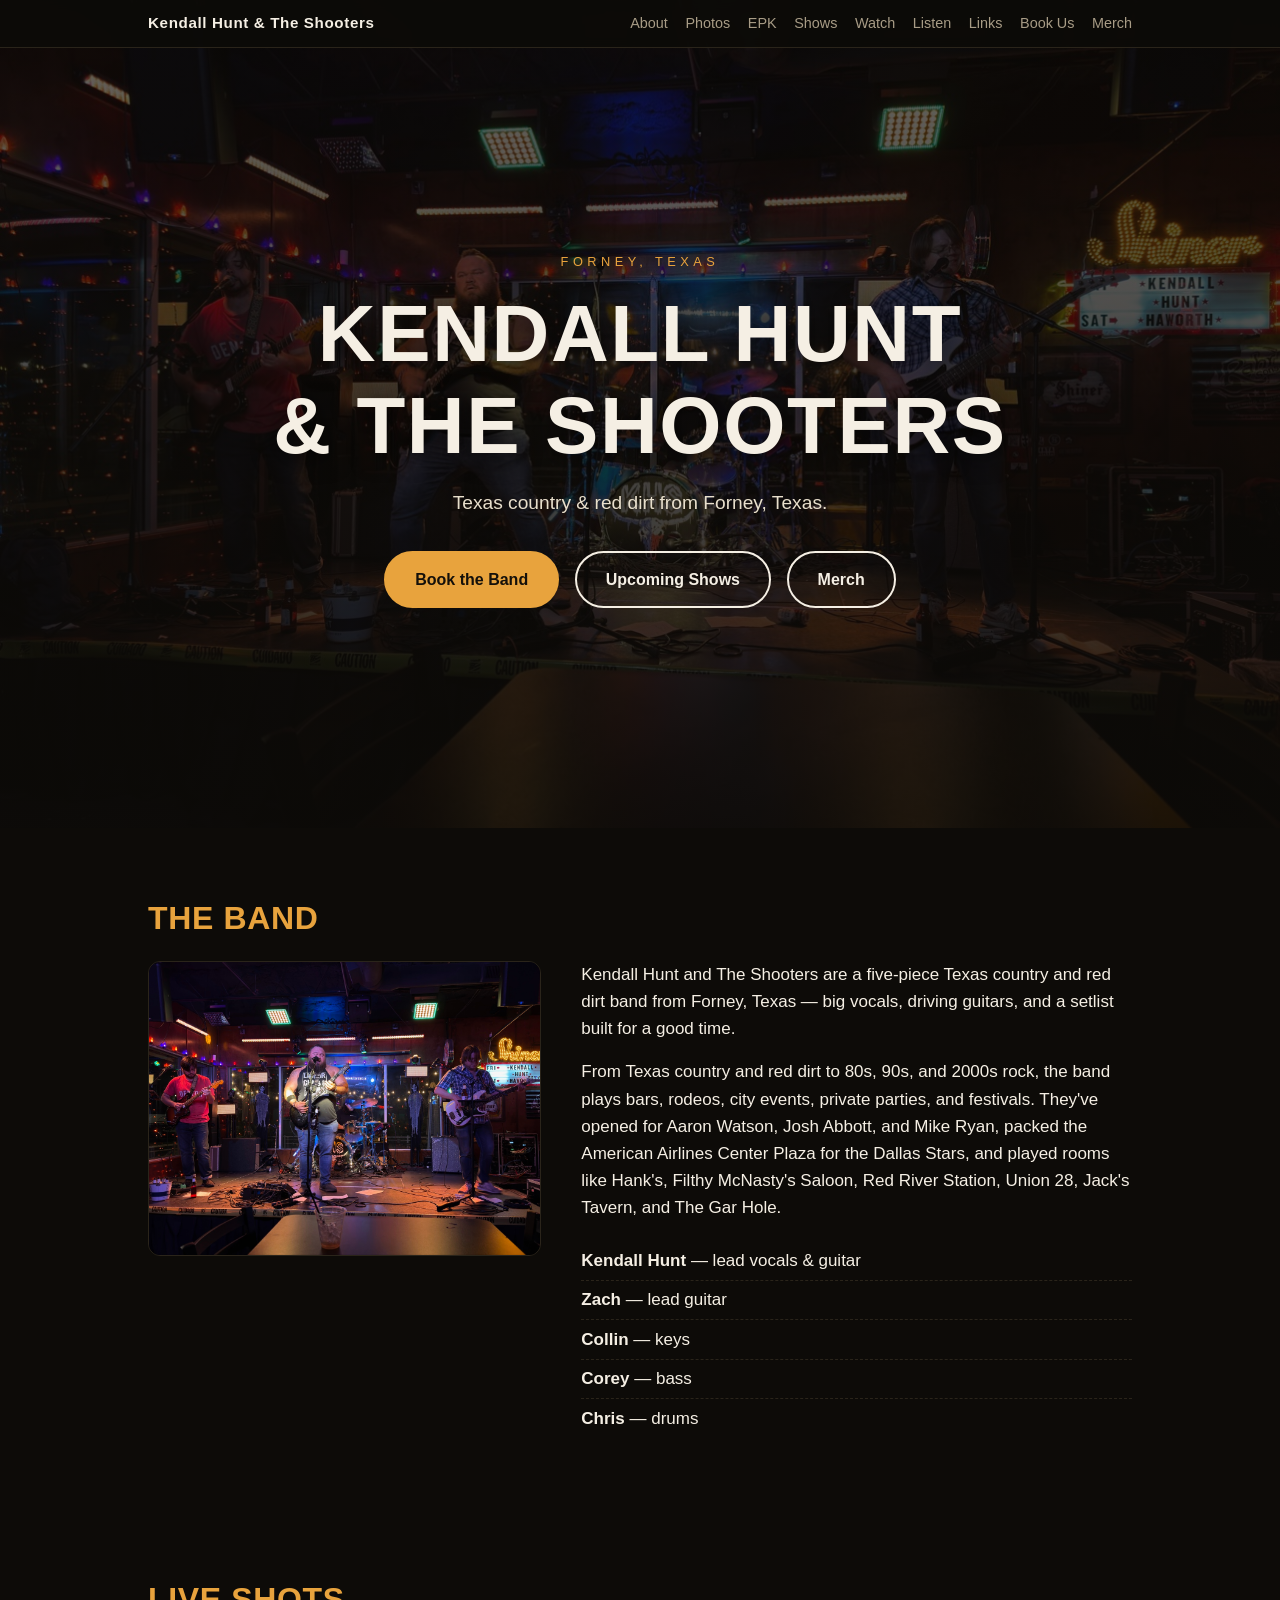
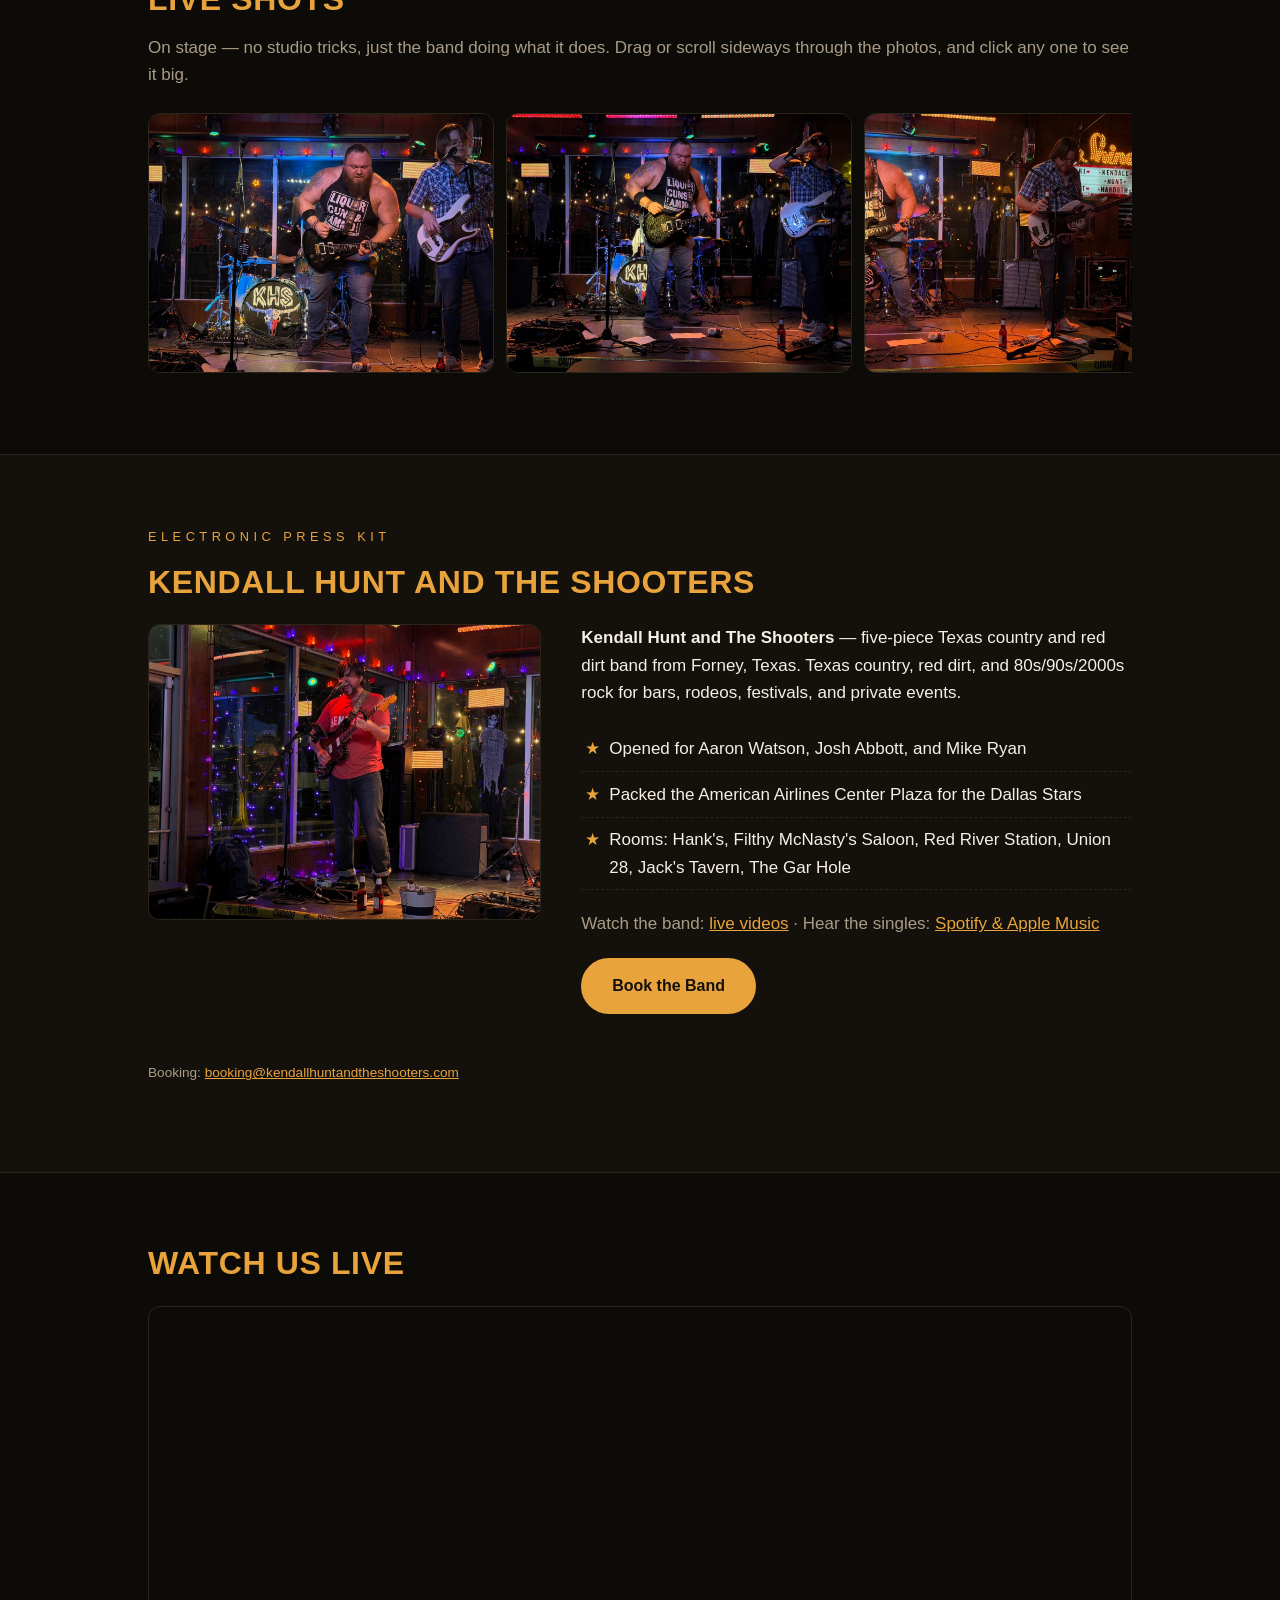
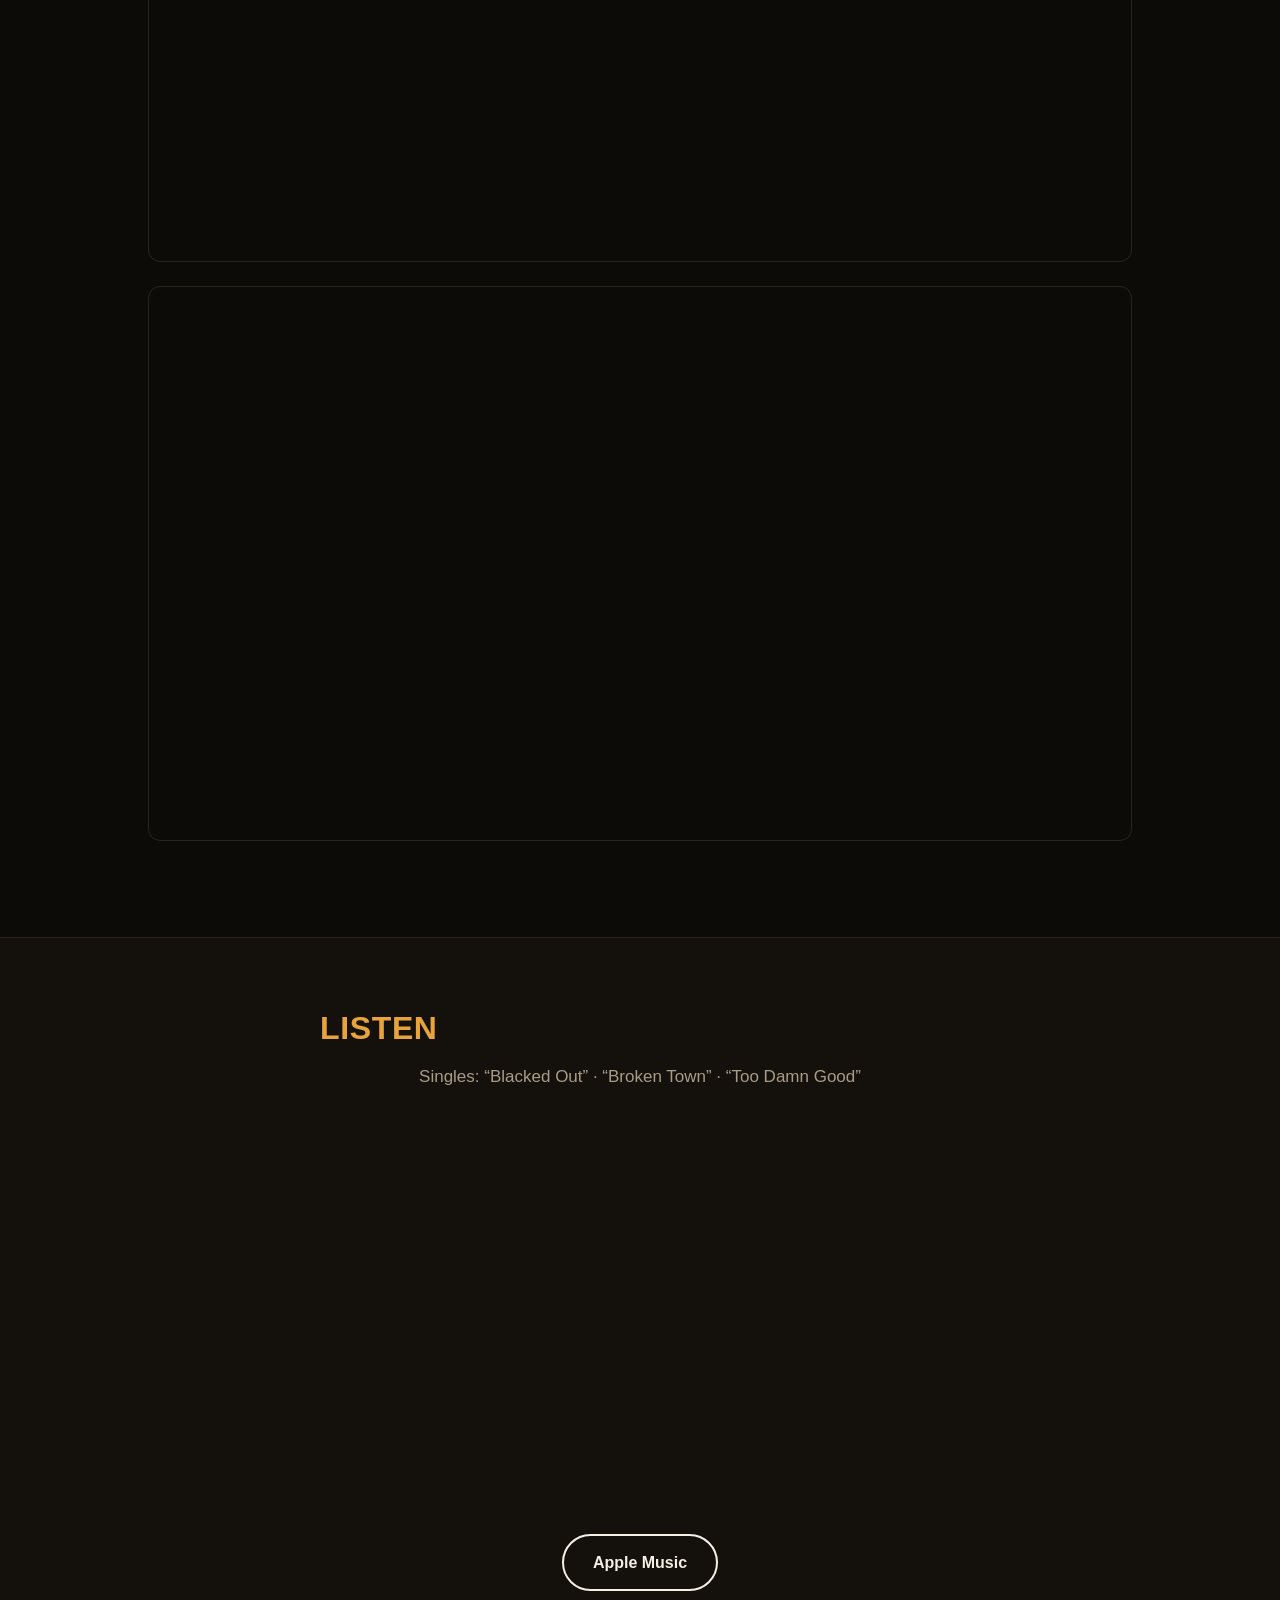
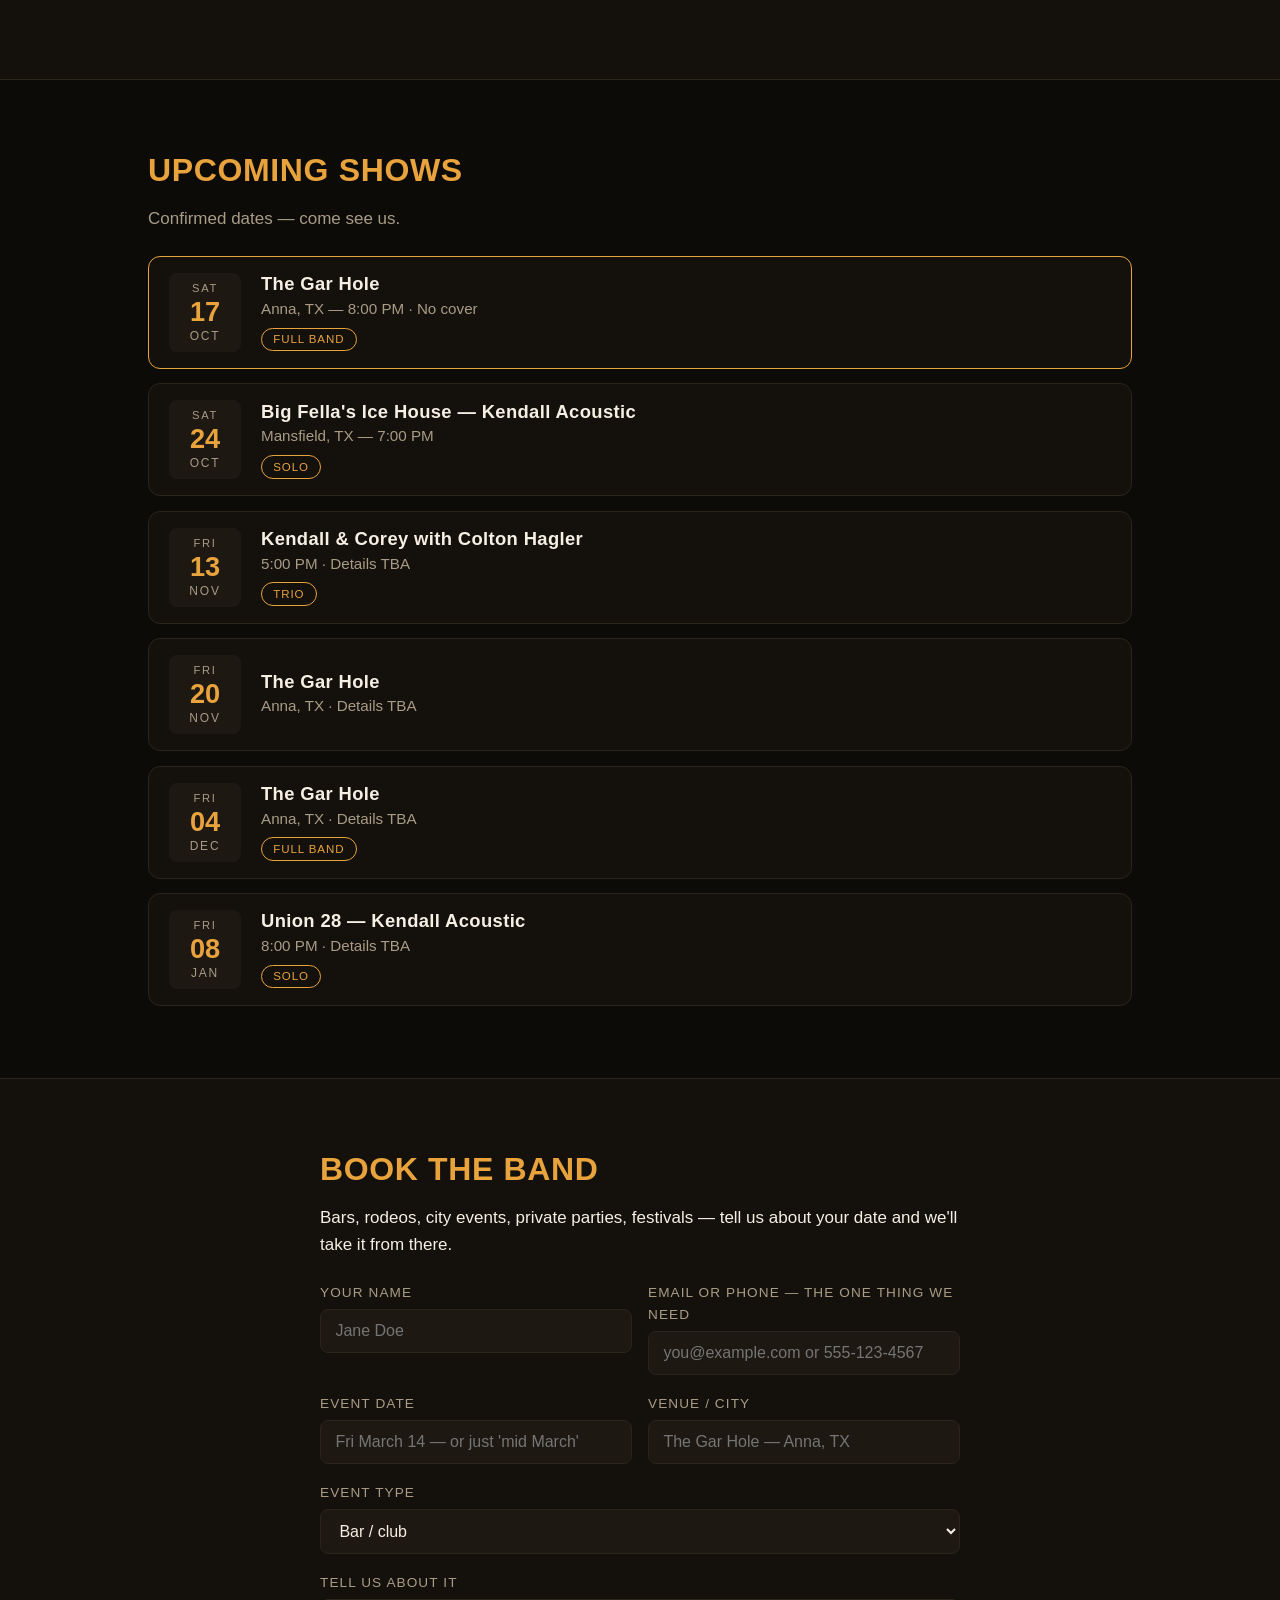
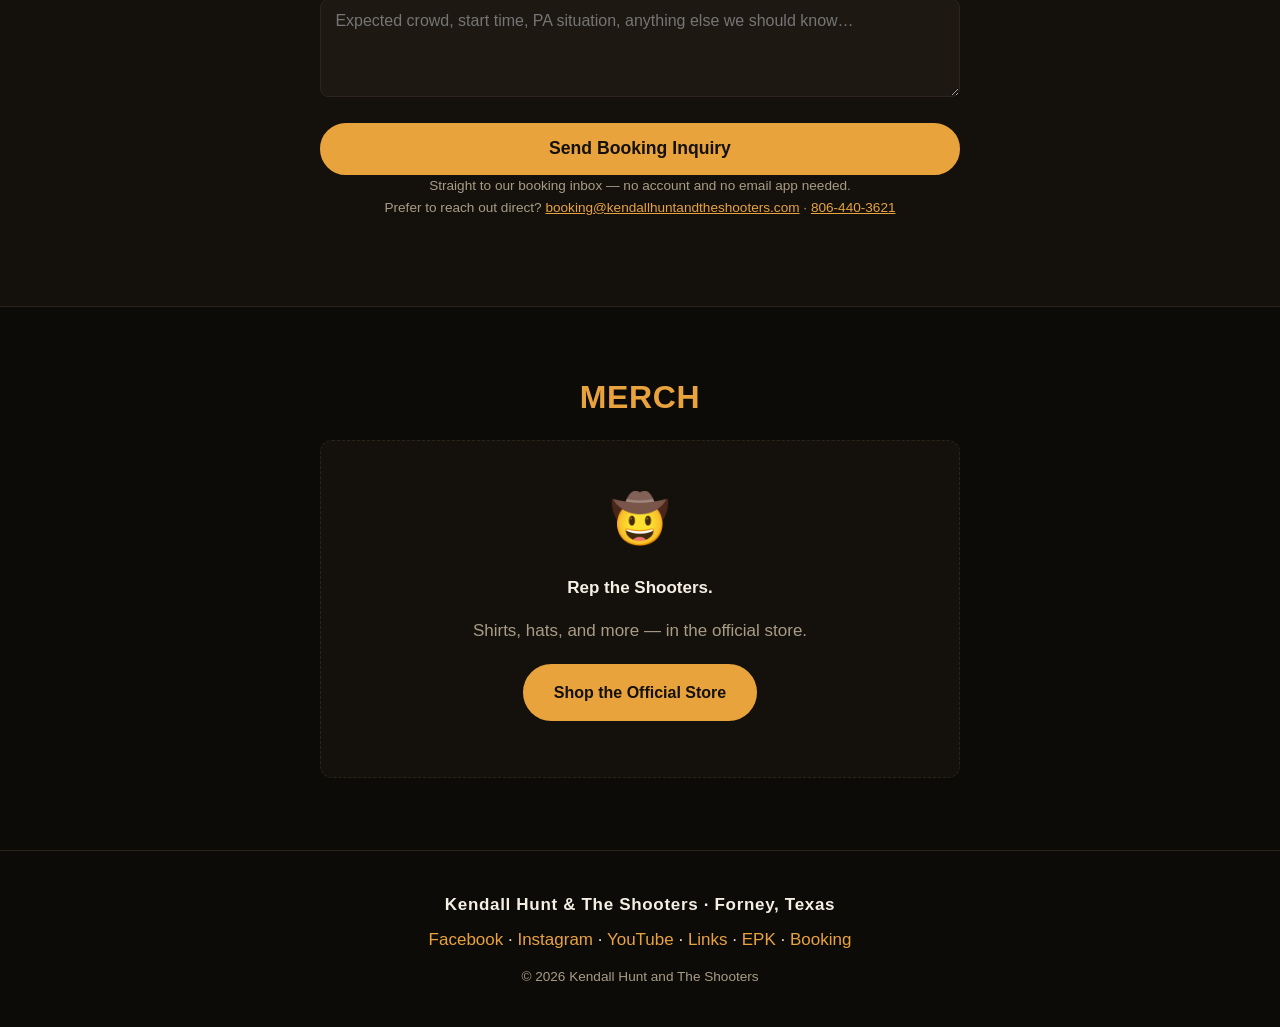
==== index.html @ 375c02cb "Filmstrip gallery layout" ====
<!DOCTYPE html>
<html lang="en">
<head>
<meta charset="UTF-8">
<meta name="viewport" content="width=device-width, initial-scale=1.0">
<title>Kendall Hunt &amp; The Shooters — Texas Country | Red Dirt | Live Music</title>
<meta name="description" content="Kendall Hunt & The Shooters: high-energy Texas country and red dirt band from Forney, TX. Upcoming shows, booking, and merch.">
<link rel="stylesheet" href="styles.css?v=20261027c">
</head>
<body>

<header class="site-header">
  <nav class="nav">
    <a class="brand" href="#top">Kendall Hunt &amp; The Shooters</a>
    <div class="nav-links">
      <a href="#about">About</a>
      <a href="#photos">Photos</a>
      <a href="/epk">EPK</a>
      <a href="#shows">Shows</a>
      <a href="#watch">Watch</a>
      <a href="#listen">Listen</a>
      <a href="/links">Links</a>
      <a href="#booking">Book Us</a>
      <a href="#merch">Merch</a>
    </div>
  </nav>
</header>

<section class="hero" id="top">
  <div class="hero-inner">
    <p class="kicker">Forney, Texas</p>
    <h1>Kendall Hunt<br>&amp; The Shooters</h1>
    <p class="tagline">Texas country &amp; red dirt from Forney, Texas.</p>
    <div class="hero-cta">
      <a class="btn btn-primary" href="#booking">Book the Band</a>
      <a class="btn btn-ghost" href="#shows">Upcoming Shows</a>
      <a class="btn btn-ghost" href="https://shop.kendallhuntandtheshooters.com">Merch</a>
    </div>
  </div>
</section>

<section class="section" id="about">
  <div class="wrap">
    <h2>The Band</h2>
    <div class="about-grid">
      <img src="images/about.jpg" alt="Kendall Hunt and The Shooters live on stage" class="about-photo">
      <div>
        <p>Kendall Hunt and The Shooters are a five-piece Texas country and red dirt band from Forney, Texas — big vocals, driving guitars, and a setlist built for a good time.</p>
        <p>From Texas country and red dirt to 80s, 90s, and 2000s rock, the band plays bars, rodeos, city events, private parties, and festivals. They've opened for Aaron Watson, Josh Abbott, and Mike Ryan, packed the American Airlines Center Plaza for the Dallas Stars, and played rooms like Hank's, Filthy McNasty's Saloon, Red River Station, Union 28, Jack's Tavern, and The Gar Hole.</p>
        <ul class="lineup">
          <li><strong>Kendall Hunt</strong> — lead vocals &amp; guitar</li>
          <li><strong>Zach</strong> — lead guitar</li>
          <li><strong>Collin</strong> — keys</li>
          <li><strong>Corey</strong> — bass</li>
          <li><strong>Chris</strong> — drums</li>
        </ul>
      </div>
    </div>
  </div>
</section>

<section class="section" id="photos">
  <div class="wrap">
    <h2>Live Shots</h2>
    <p class="muted">On stage — no studio tricks, just the band doing what it does. Drag or scroll sideways through the photos, and click any one to see it big.</p>
    <div class="filmstrip-wrap">
      <button class="fs-nav fs-prev" id="fs-prev" aria-label="Scroll photos back">&#8249;</button>
      <div class="filmstrip" id="filmstrip">
      <img src="images/live-1.jpg" alt="Kendall Hunt and The Shooters performing live" loading="lazy">
      <img src="images/live-2.jpg" alt="Kendall Hunt and The Shooters performing live" loading="lazy">
      <img src="images/live-3.jpg" alt="Kendall Hunt and The Shooters performing live" loading="lazy">
      <img src="images/live-4.jpg" alt="Kendall Hunt and The Shooters performing live" loading="lazy">
      <img src="images/live-5.jpg" alt="Kendall Hunt and The Shooters performing live" loading="lazy">
      <img src="images/live-6.jpg" alt="Kendall Hunt and The Shooters performing live" loading="lazy">
      <img src="images/live-7.jpg" alt="Kendall Hunt and The Shooters performing live" loading="lazy">
      <img src="images/live-8.jpg" alt="Empty stage before the show — KHS drum kit" loading="lazy">
      <img src="images/gallery-01.jpg" alt="Kendall Hunt and The Shooters performing live" loading="lazy">
      <img src="images/gallery-02.jpg" alt="Kendall Hunt and The Shooters performing live" loading="lazy">
      <img src="images/gallery-03.jpg" alt="Kendall Hunt and The Shooters performing live" loading="lazy">
      <img src="images/gallery-04.jpg" alt="Kendall Hunt and The Shooters performing live" loading="lazy">
      <img src="images/gallery-05.jpg" alt="Kendall Hunt and The Shooters performing live" loading="lazy">
      <img src="images/gallery-06.jpg" alt="Kendall Hunt and The Shooters performing live" loading="lazy">
      <img src="images/gallery-07.jpg" alt="Kendall Hunt and The Shooters performing live" loading="lazy">
      <img src="images/gallery-08.jpg" alt="Kendall Hunt and The Shooters performing live" loading="lazy">
      <img src="images/gallery-09.jpg" alt="Kendall Hunt and The Shooters performing live" loading="lazy">
      <img src="images/gallery-10.jpg" alt="Kendall Hunt and The Shooters performing live" loading="lazy">
      <img src="images/gallery-11.jpg" alt="Kendall Hunt and The Shooters performing live" loading="lazy">
      <img src="images/gallery-12.jpg" alt="Kendall Hunt and The Shooters performing live" loading="lazy">
      <img src="images/gallery-13.jpg" alt="Kendall Hunt and The Shooters performing live" loading="lazy">
      <img src="images/gallery-14.jpg" alt="Kendall Hunt and The Shooters performing live" loading="lazy">
      <img src="images/gallery-15.jpg" alt="Kendall Hunt and The Shooters performing live" loading="lazy">
      <img src="images/gallery-16.jpg" alt="Kendall Hunt and The Shooters performing live" loading="lazy">
      <img src="images/gallery-17.jpg" alt="Kendall Hunt and The Shooters performing live" loading="lazy">
      <img src="images/gallery-18.jpg" alt="Kendall Hunt and The Shooters performing live" loading="lazy">
      <img src="images/gallery-19.jpg" alt="Kendall Hunt and The Shooters performing live" loading="lazy">
      <img src="images/gallery-20.jpg" alt="Kendall Hunt and The Shooters performing live" loading="lazy">
      <img src="images/gallery-21.jpg" alt="Kendall Hunt and The Shooters performing live" loading="lazy">
      <img src="images/gallery-22.jpg" alt="Kendall Hunt and The Shooters performing live" loading="lazy">
      <img src="images/gallery-23.jpg" alt="Kendall Hunt and The Shooters performing live" loading="lazy">
      <img src="images/gallery-24.jpg" alt="Kendall Hunt and The Shooters performing live" loading="lazy">
      <img src="images/gallery-25.jpg" alt="Kendall Hunt and The Shooters performing live" loading="lazy">
      <img src="images/gallery-26.jpg" alt="Kendall Hunt and The Shooters performing live" loading="lazy">
      <img src="images/gallery-27.jpg" alt="Kendall Hunt and The Shooters performing live" loading="lazy">
      <img src="images/gallery-28.jpg" alt="Kendall Hunt and The Shooters performing live" loading="lazy">
      <img src="images/gallery-29.jpg" alt="Kendall Hunt and The Shooters performing live" loading="lazy">
      <img src="images/gallery-30.jpg" alt="Kendall Hunt and The Shooters performing live" loading="lazy">
      <img src="images/gallery-31.jpg" alt="Kendall Hunt and The Shooters performing live" loading="lazy">
      <img src="images/gallery-32.jpg" alt="Kendall Hunt and The Shooters performing live" loading="lazy">
      <img src="images/gallery-33.jpg" alt="Kendall Hunt and The Shooters performing live" loading="lazy">
      <img src="images/gallery-34.jpg" alt="Kendall Hunt and The Shooters performing live" loading="lazy">
      <img src="images/gallery-35.jpg" alt="Kendall Hunt and The Shooters performing live" loading="lazy">
      <img src="images/gallery-36.jpg" alt="Kendall Hunt and The Shooters performing live" loading="lazy">
      <img src="images/gallery-37.jpg" alt="Kendall Hunt and The Shooters performing live" loading="lazy">
      <img src="images/gallery-38.jpg" alt="Kendall Hunt and The Shooters performing live" loading="lazy">
      <img src="images/gallery-39.jpg" alt="Kendall Hunt and The Shooters performing live" loading="lazy">
      <img src="images/gallery-40.jpg" alt="Kendall Hunt and The Shooters performing live" loading="lazy">
      <img src="images/gallery-41.jpg" alt="Kendall Hunt and The Shooters performing live" loading="lazy">
      <img src="images/gallery-42.jpg" alt="Kendall Hunt and The Shooters performing live" loading="lazy">
      <img src="images/gallery-43.jpg" alt="Kendall Hunt and The Shooters performing live" loading="lazy">
      <img src="images/gallery-44.jpg" alt="Kendall Hunt and The Shooters performing live" loading="lazy">
      <img src="images/gallery-45.jpg" alt="Kendall Hunt and The Shooters performing live" loading="lazy">
      <img src="images/gallery-46.jpg" alt="Kendall Hunt and The Shooters performing live" loading="lazy">
      <img src="images/gallery-47.jpg" alt="Kendall Hunt and The Shooters performing live" loading="lazy">
      <img src="images/gallery-48.jpg" alt="Kendall Hunt and The Shooters performing live" loading="lazy">
      <img src="images/gallery-49.jpg" alt="Kendall Hunt and The Shooters performing live" loading="lazy">
      <img src="images/gallery-50.jpg" alt="Kendall Hunt and The Shooters performing live" loading="lazy">
      <img src="images/gallery-51.jpg" alt="Kendall Hunt and The Shooters performing live" loading="lazy">
      <img src="images/gallery-52.jpg" alt="Kendall Hunt and The Shooters performing live" loading="lazy">
      <img src="images/gallery-53.jpg" alt="Kendall Hunt and The Shooters performing live" loading="lazy">
      <img src="images/gallery-54.jpg" alt="Kendall Hunt and The Shooters performing live" loading="lazy">
      <img src="images/gallery-55.jpg" alt="Kendall Hunt and The Shooters performing live" loading="lazy">
      <img src="images/gallery-56.jpg" alt="Kendall Hunt and The Shooters performing live" loading="lazy">
      </div>
      <button class="fs-nav fs-next" id="fs-next" aria-label="Scroll photos forward">&#8250;</button>
    </div>
  </div>
</section>

<section class="section section-dark" id="epk">
  <div class="wrap">
    <p class="kicker">Electronic Press Kit</p>
    <h2>Kendall Hunt and The Shooters</h2>
    <div class="about-grid">
      <img src="images/epk.jpg" alt="Kendall Hunt performing live" class="about-photo">
      <div>
        <p><strong>Kendall Hunt and The Shooters</strong> — five-piece Texas country and red dirt band from Forney, Texas. Texas country, red dirt, and 80s/90s/2000s rock for bars, rodeos, festivals, and private events.</p>
        <ul class="highlights">
          <li>Opened for Aaron Watson, Josh Abbott, and Mike Ryan</li>
          <li>Packed the American Airlines Center Plaza for the Dallas Stars</li>
          <li>Rooms: Hank's, Filthy McNasty's Saloon, Red River Station, Union 28, Jack's Tavern, The Gar Hole</li>
        </ul>
        <p class="muted">Watch the band: <a href="#watch">live videos</a> · Hear the singles: <a href="#listen">Spotify &amp; Apple Music</a></p>
        <p style="margin-top:1.25rem"><a class="btn btn-primary" href="#booking">Book the Band</a></p>
      </div>
    </div>
    <p class="muted small" style="margin-top:2rem">Booking: <a href="mailto:booking@kendallhuntandtheshooters.com">booking@kendallhuntandtheshooters.com</a></p>
  </div>
</section>

<section class="section" id="watch">
  <div class="wrap">
    <h2>Watch Us Live</h2>
    <div class="video-wrap">
      <iframe src="https://www.youtube.com/embed/jRaX93yEL8g" title="Kendall Hunt and The Shooters live" frameborder="0" allow="accelerometer; autoplay; clipboard-write; encrypted-media; gyroscope; picture-in-picture" allowfullscreen></iframe>
    </div>
    <div class="video-wrap">
      <iframe src="https://www.youtube.com/embed/hti0bWBIyVc" title="Kendall Hunt and The Shooters" frameborder="0" allow="accelerometer; autoplay; clipboard-write; encrypted-media; gyroscope; picture-in-picture" allowfullscreen></iframe>
    </div>
  </div>
</section>

<section class="section section-dark" id="listen">
  <div class="wrap narrow">
    <h2>Listen</h2>
    <p class="muted center">Singles: &ldquo;Blacked Out&rdquo; &middot; &ldquo;Broken Town&rdquo; &middot; &ldquo;Too Damn Good&rdquo;</p>
    <div class="spotify-wrap">
      <iframe src="https://open.spotify.com/embed/artist/64DI5R9bbIJTLD8GgX17do" title="Kendall Hunt and The Shooters on Spotify" frameborder="0" allow="autoplay; clipboard-write; encrypted-media; fullscreen; picture-in-picture" loading="lazy"></iframe>
    </div>
    <p class="center" style="margin-top:1.25rem"><a class="btn btn-ghost" href="https://music.apple.com/us/artist/kendall-hunt-and-the-shooters/1592319567">Apple Music</a></p>
  </div>
</section>

<section class="section" id="shows">
  <div class="wrap">
    <h2>Upcoming Shows</h2>
    <p class="muted">Confirmed dates — come see us.</p>
    <div class="shows">

      <article class="show show-featured">
        <div class="show-date"><span class="dow">SAT</span><span class="day">17</span><span class="mon">OCT</span></div>
        <div class="show-info">
          <h3>The Gar Hole</h3>
          <p>Anna, TX — 8:00 PM · No cover</p>
          <span class="badge">Full band</span>
        </div>
      </article>

      <article class="show">
        <div class="show-date"><span class="dow">SAT</span><span class="day">24</span><span class="mon">OCT</span></div>
        <div class="show-info">
          <h3>Big Fella's Ice House — Kendall Acoustic</h3>
          <p>Mansfield, TX — 7:00 PM</p>
          <span class="badge">Solo</span>
        </div>
      </article>

      <article class="show">
        <div class="show-date"><span class="dow">FRI</span><span class="day">13</span><span class="mon">NOV</span></div>
        <div class="show-info">
          <h3>Kendall &amp; Corey with Colton Hagler</h3>
          <p>5:00 PM · Details TBA</p>
          <span class="badge">Trio</span>
        </div>
      </article>

      <article class="show">
        <div class="show-date"><span class="dow">FRI</span><span class="day">20</span><span class="mon">NOV</span></div>
        <div class="show-info">
          <h3>The Gar Hole</h3>
          <p>Anna, TX · Details TBA</p>
        </div>
      </article>

      <article class="show">
        <div class="show-date"><span class="dow">FRI</span><span class="day">04</span><span class="mon">DEC</span></div>
        <div class="show-info">
          <h3>The Gar Hole</h3>
          <p>Anna, TX · Details TBA</p>
          <span class="badge">Full band</span>
        </div>
      </article>

      <article class="show">
        <div class="show-date"><span class="dow">FRI</span><span class="day">08</span><span class="mon">JAN</span></div>
        <div class="show-info">
          <h3>Union 28 — Kendall Acoustic</h3>
          <p>8:00 PM · Details TBA</p>
          <span class="badge">Solo</span>
        </div>
      </article>

    </div>
  </div>
</section>

<section class="section section-dark" id="booking">
  <div class="wrap narrow">
    <h2>Book the Band</h2>
    <p>Bars, rodeos, city events, private parties, festivals — tell us about your date and we'll take it from there.</p>
    <form id="booking-form" action="https://formsubmit.co/booking@kendallhuntandtheshooters.com" method="POST" novalidate>
      <div class="field-row">
        <div class="field">
          <label for="bf-name">Your name</label>
          <input id="bf-name" name="name" type="text" autocomplete="name" placeholder="Jane Doe">
        </div>
        <div class="field">
          <label for="bf-contact">Email or phone — the one thing we need</label>
          <input id="bf-contact" name="contact" type="text" autocomplete="email" placeholder="you@example.com or 555-123-4567">
        </div>
      </div>
      <div class="field-row">
        <div class="field">
          <label for="bf-date">Event date</label>
          <input id="bf-date" name="date" type="text" placeholder="Fri March 14 — or just 'mid March'">
        </div>
        <div class="field">
          <label for="bf-venue">Venue / city</label>
          <input id="bf-venue" name="venue" type="text" placeholder="The Gar Hole — Anna, TX">
        </div>
      </div>
      <div class="field">
        <label for="bf-type">Event type</label>
        <select id="bf-type" name="type">
          <option>Bar / club</option>
          <option>Rodeo / fair</option>
          <option>City event / festival</option>
          <option>Private party</option>
          <option>Wedding</option>
          <option>Other</option>
        </select>
      </div>
      <div class="field">
        <label for="bf-details">Tell us about it</label>
        <textarea id="bf-details" name="details" rows="4" placeholder="Expected crowd, start time, PA situation, anything else we should know…"></textarea>
      </div>
      <input type="text" name="_honey" style="display:none" tabindex="-1" autocomplete="off">
      <input type="hidden" name="_captcha" value="false">
      <input type="hidden" name="_template" value="table">
      <p class="form-error" id="form-error" hidden>We just need one way to reach you — drop an email or phone number in the contact box and hit send again.</p>
      <p class="form-success" id="form-success" hidden>Got it, thanks! We'll get back to you shortly. If it's urgent, call or text <a href="tel:+18064403621">806-440-3621</a>.</p>
      <button class="btn btn-primary btn-block" type="submit" id="bf-submit">Send Booking Inquiry</button>
      <p class="muted small center">Straight to our booking inbox — no account and no email app needed.<br>Prefer to reach out direct? <a href="mailto:booking@kendallhuntandtheshooters.com">booking@kendallhuntandtheshooters.com</a> · <a href="tel:+18064403621">806-440-3621</a></p>
    </form>
  </div>
</section>

<section class="section" id="merch">
  <div class="wrap narrow center">
    <h2>Merch</h2>
    <div class="merch-soon">
      <p class="big">🤠</p>
      <p><strong>Rep the Shooters.</strong></p>
      <p class="muted">Shirts, hats, and more — in the official store.</p>
      <p style="margin-top:1.25rem"><a class="btn btn-primary" href="https://shop.kendallhuntandtheshooters.com">Shop the Official Store</a></p>
    </div>
  </div>
</section>

<footer class="footer">
  <div class="wrap">
    <p class="footer-brand">Kendall Hunt &amp; The Shooters · Forney, Texas</p>
    <p class="footer-links">
      <a href="https://www.facebook.com/KendallHuntandtheShooters">Facebook</a> ·
      <a href="https://www.instagram.com/kendallhuntandtheshooters">Instagram</a> ·
      <a href="https://youtu.be/jRaX93yEL8g">YouTube</a> ·
      <a href="/links">Links</a> ·
      <a href="/epk">EPK</a> ·
      <a href="mailto:booking@kendallhuntandtheshooters.com">Booking</a>
    </p>
    <p class="muted small">© 2026 Kendall Hunt and The Shooters</p>
  </div>
</footer>


<div class="lightbox" id="lightbox" hidden role="dialog" aria-modal="true" aria-label="Photo viewer">
  <button class="lb-close" id="lb-close" aria-label="Close">&times;</button>
  <button class="lb-nav lb-prev" id="lb-prev" aria-label="Previous photo">&#8249;</button>
  <img id="lb-img" src="" alt="">
  <button class="lb-nav lb-next" id="lb-next" aria-label="Next photo">&#8250;</button>
  <div class="lb-count" id="lb-count"></div>
</div>

<script src="script.js?v=20261027c"></script>
<script data-goatcounter="https://kendallhunt.goatcounter.com/count"
        async src="//gc.zgo.at/count.js"></script>
</body>
</html>
---- styles.css ----
:root {
  --bg: #0d0b08;
  --bg2: #14110c;
  --ink: #f5efe4;
  --muted: #a89c86;
  --amber: #e8a33d;
  --amber-dark: #c67f1f;
  --line: #2a241a;
}

* { box-sizing: border-box; margin: 0; padding: 0; }

html { scroll-behavior: smooth; }

body {
  background: var(--bg);
  color: var(--ink);
  font-family: -apple-system, BlinkMacSystemFont, "Segoe UI", Roboto, Helvetica, Arial, sans-serif;
  line-height: 1.6;
  font-size: 17px;
}

h1, h2, h3 {
  font-family: "Arial Black", "Helvetica Neue", Helvetica, Arial, sans-serif;
  letter-spacing: 0.02em;
  line-height: 1.15;
}

h2 {
  font-size: 2rem;
  margin-bottom: 1rem;
  text-transform: uppercase;
  color: var(--amber);
}

a { color: var(--amber); }
a:hover { color: #f5c168; }

.wrap { max-width: 1024px; margin: 0 auto; padding: 0 1.25rem; }
.wrap.narrow { max-width: 680px; }
.center { text-align: center; }
.muted { color: var(--muted); }
.small { font-size: 0.85rem; }
.big { font-size: 3rem; }

/* Header */
.site-header {
  position: fixed; top: 0; left: 0; right: 0; z-index: 50;
  background: rgba(13, 11, 8, 0.92);
  backdrop-filter: blur(6px);
  border-bottom: 1px solid var(--line);
}
.nav {
  max-width: 1024px; margin: 0 auto; padding: 0.7rem 1.25rem;
  display: flex; align-items: center; justify-content: space-between; gap: 1rem;
}
.brand { color: var(--ink); text-decoration: none; font-weight: 800; letter-spacing: 0.04em; font-size: 0.95rem; }
.nav-links { display: flex; gap: 1.1rem; }
.nav-links a { color: var(--muted); text-decoration: none; font-size: 0.9rem; }
.nav-links a:hover { color: var(--amber); }
@media (max-width: 640px) { .nav-links { display: none; } }

/* Hero */
.hero {
  min-height: 92vh;
  display: flex; align-items: center; justify-content: center; text-align: center;
  background: linear-gradient(rgba(13,11,8,0.62), rgba(13,11,8,0.88)), url("images/hero.jpg") center/cover no-repeat;
  padding: 6rem 1.25rem 4rem;
}
.hero-inner { max-width: 760px; }
.kicker {
  text-transform: uppercase; letter-spacing: 0.35em; font-size: 0.8rem;
  color: var(--amber); margin-bottom: 1rem;
}
.hero h1 {
  font-size: clamp(2.6rem, 8vw, 5rem);
  text-transform: uppercase;
  text-shadow: 0 3px 24px rgba(0,0,0,0.7);
  margin-bottom: 1rem;
}
.tagline { font-size: 1.2rem; color: #e8dfcc; margin-bottom: 2rem; }
.hero-cta { display: flex; gap: 1rem; justify-content: center; flex-wrap: wrap; }

/* Buttons */
.btn {
  display: inline-block; padding: 0.85rem 1.8rem; border-radius: 999px;
  font-weight: 700; text-decoration: none; font-size: 1rem; cursor: pointer; border: 2px solid transparent;
}
.btn-primary { background: var(--amber); color: #14100a; border-color: var(--amber); }
.btn-primary:hover { background: var(--amber-dark); border-color: var(--amber-dark); color: #14100a; }
.btn-ghost { background: transparent; color: var(--ink); border-color: var(--ink); }
.btn-ghost:hover { border-color: var(--amber); color: var(--amber); }
.btn-block { width: 100%; font-size: 1.1rem; }

/* Sections */
.section { padding: 4.5rem 0; }
.section-dark { background: var(--bg2); border-top: 1px solid var(--line); border-bottom: 1px solid var(--line); }
.section p { margin-bottom: 1rem; }

/* About */
.about-grid { display: grid; grid-template-columns: 1fr 1.4fr; gap: 2.5rem; align-items: start; margin-top: 1.5rem; }
@media (max-width: 720px) { .about-grid { grid-template-columns: 1fr; } }
.about-photo { width: 100%; border-radius: 12px; border: 1px solid var(--line); }
.lineup { list-style: none; margin-top: 1.25rem; }
.lineup li { padding: 0.35rem 0; border-bottom: 1px dashed var(--line); }
.lineup li:last-child { border-bottom: none; }

/* Video */
.video-wrap { position: relative; padding-bottom: 56.25%; height: 0; overflow: hidden; border-radius: 12px; border: 1px solid var(--line); margin: 1.5rem 0; }
.video-wrap iframe { position: absolute; top: 0; left: 0; width: 100%; height: 100%; }

/* Shows */
.shows { display: grid; gap: 0.9rem; margin-top: 1.5rem; }
.show {
  display: flex; gap: 1.25rem; align-items: center;
  background: var(--bg2); border: 1px solid var(--line); border-radius: 12px; padding: 1rem 1.25rem;
}
.show-featured { border-color: var(--amber); }
.show-date {
  flex: 0 0 72px; text-align: center; background: #1d1812; border-radius: 8px; padding: 0.5rem 0;
  display: flex; flex-direction: column; line-height: 1.25;
}
.show-date .dow { font-size: 0.7rem; color: var(--muted); letter-spacing: 0.15em; }
.show-date .day { font-size: 1.7rem; font-weight: 800; color: var(--amber); }
.show-date .mon { font-size: 0.75rem; color: var(--muted); letter-spacing: 0.15em; }
.show-info h3 { font-size: 1.15rem; margin-bottom: 0.15rem; font-family: inherit; }
.show-info p { margin: 0; color: var(--muted); font-size: 0.95rem; }
.badge {
  display: inline-block; margin-top: 0.4rem; font-size: 0.72rem; letter-spacing: 0.08em; text-transform: uppercase;
  color: var(--amber); border: 1px solid var(--amber); border-radius: 999px; padding: 0.1rem 0.7rem;
}

/* Booking form */
#booking-form { margin-top: 1.5rem; }
.field { margin-bottom: 1.1rem; flex: 1; }
.field-row { display: flex; gap: 1rem; }
@media (max-width: 560px) { .field-row { flex-direction: column; gap: 0; } }
.field label { display: block; font-size: 0.85rem; color: var(--muted); margin-bottom: 0.35rem; text-transform: uppercase; letter-spacing: 0.08em; }
.field input, .field select, .field textarea {
  width: 100%; padding: 0.75rem 0.9rem; border-radius: 8px;
  background: #1d1812; border: 1px solid var(--line); color: var(--ink); font-size: 1rem; font-family: inherit;
}
.field input:focus, .field select:focus, .field textarea:focus { outline: none; border-color: var(--amber); }
.form-error { color: #e86a5a; margin-bottom: 1rem; }
.form-success { color: #7fc46a; margin-bottom: 1rem; }

/* Merch */
.merch-soon {
  border: 1px dashed var(--line); border-radius: 12px; padding: 2.5rem 1.5rem; margin-top: 1.5rem;
  background: var(--bg2);
}

/* EPK highlights */
.highlights { list-style: none; margin: 1.25rem 0; }
.highlights li { padding: 0.55rem 0 0.55rem 1.75rem; position: relative; border-bottom: 1px dashed var(--line); }
.highlights li::before { content: "\2605"; color: var(--amber); position: absolute; left: 0.25rem; }

/* Spotify */
.spotify-wrap iframe { width: 100%; height: 380px; border: 0; border-radius: 12px; margin-top: 1.25rem; }

/* Footer */
.footer { border-top: 1px solid var(--line); padding: 2.5rem 0; text-align: center; }
.footer-brand { font-weight: 800; letter-spacing: 0.04em; margin-bottom: 0.5rem; }
.footer-links { margin-bottom: 0.75rem; }
.footer-links a { text-decoration: none; }

/* Photo gallery */
.gallery { display: grid; grid-template-columns: repeat(auto-fill, minmax(260px, 1fr)); gap: 1rem; margin-top: 1.5rem; }
.gallery img { width: 100%; height: 240px; object-fit: cover; border-radius: 12px; border: 1px solid var(--line); }

/* Lightbox photo viewer */
.gallery img { cursor: zoom-in; }
.lightbox { position: fixed; inset: 0; z-index: 200; background: rgba(5,4,2,.94); display: flex; align-items: center; justify-content: center; }
.lightbox[hidden] { display: none; }
.lightbox img { max-width: 92vw; max-height: 88vh; object-fit: contain; border-radius: 8px; box-shadow: 0 10px 60px rgba(0,0,0,.6); }
.lb-close { position: absolute; top: 14px; right: 20px; background: none; border: 0; color: var(--ink); font-size: 2.6rem; line-height: 1; cursor: pointer; padding: .25rem .5rem; }
.lb-nav { position: absolute; top: 50%; transform: translateY(-50%); background: rgba(20,17,12,.55); border: 1px solid var(--line); color: var(--ink); font-size: 2.6rem; line-height: 1; width: 3.2rem; height: 3.2rem; border-radius: 50%; cursor: pointer; display: flex; align-items: center; justify-content: center; }
.lb-nav:hover, .lb-close:hover { color: var(--amber); }
.lb-prev { left: 16px; }
.lb-next { right: 16px; }
.lb-count { position: absolute; bottom: 18px; left: 50%; transform: translateX(-50%); color: var(--muted); font-size: .95rem; letter-spacing: .08em; }
@media (max-width: 640px) { .lb-nav { width: 2.6rem; height: 2.6rem; font-size: 2rem; } .lb-prev { left: 8px; } .lb-next { right: 8px; } }

/* Phones: two photos per row so the gallery is not one long column */
@media (max-width: 640px) {
  .gallery { grid-template-columns: repeat(2, 1fr); gap: 0.6rem; }
  .gallery img { height: 150px; }
}

/* Filmstrip gallery: one row, scroll/drag sideways, click for the big viewer */
.filmstrip-wrap { position: relative; margin-top: 1.5rem; }
.filmstrip { display: flex; gap: 0.75rem; overflow-x: auto; scroll-snap-type: x mandatory; padding-bottom: 0.6rem; scrollbar-width: thin; scrollbar-color: var(--amber-dark) var(--bg2); }
.filmstrip::-webkit-scrollbar { height: 8px; }
.filmstrip::-webkit-scrollbar-thumb { background: var(--amber-dark); border-radius: 4px; }
.filmstrip::-webkit-scrollbar-track { background: var(--bg2); }
.filmstrip img { height: 260px; width: auto; flex: 0 0 auto; scroll-snap-align: start; border-radius: 12px; border: 1px solid var(--line); cursor: zoom-in; }
.filmstrip.dragging { scroll-snap-type: none; cursor: grabbing; }
.filmstrip.dragging img { cursor: grabbing; }
.fs-nav { position: absolute; top: 50%; transform: translateY(-50%); z-index: 5; background: rgba(20,17,12,.72); border: 1px solid var(--line); color: var(--ink); font-size: 2.2rem; line-height: 1; width: 3rem; height: 3rem; border-radius: 50%; cursor: pointer; display: flex; align-items: center; justify-content: center; opacity: 0; transition: opacity .2s ease; }
.filmstrip-wrap:hover .fs-nav, .filmstrip-wrap:focus-within .fs-nav { opacity: 1; }
.fs-prev { left: 10px; }
.fs-next { right: 10px; }
.fs-nav:hover { color: var(--amber); }
@media (hover: none) { .fs-nav { opacity: .92; } }
@media (max-width: 640px) { .filmstrip img { height: 190px; } .fs-nav { width: 2.5rem; height: 2.5rem; font-size: 1.8rem; } }
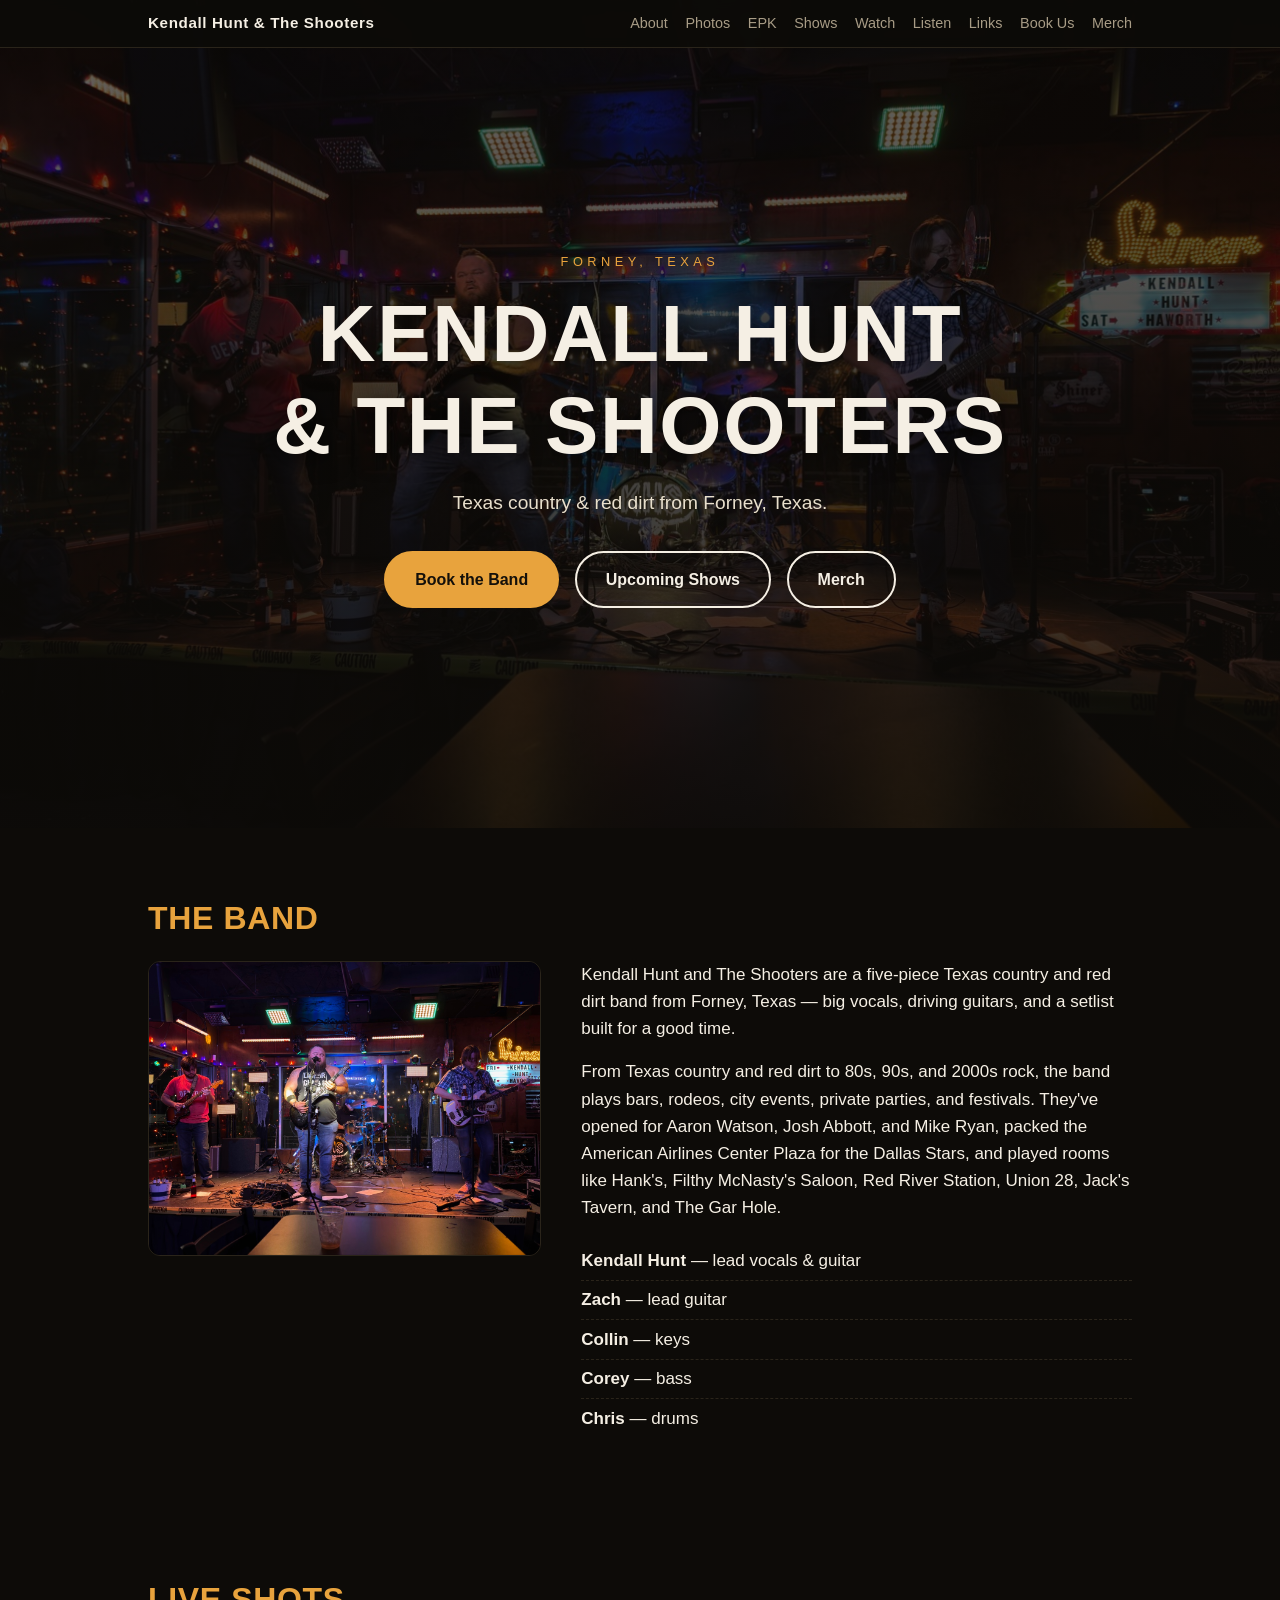
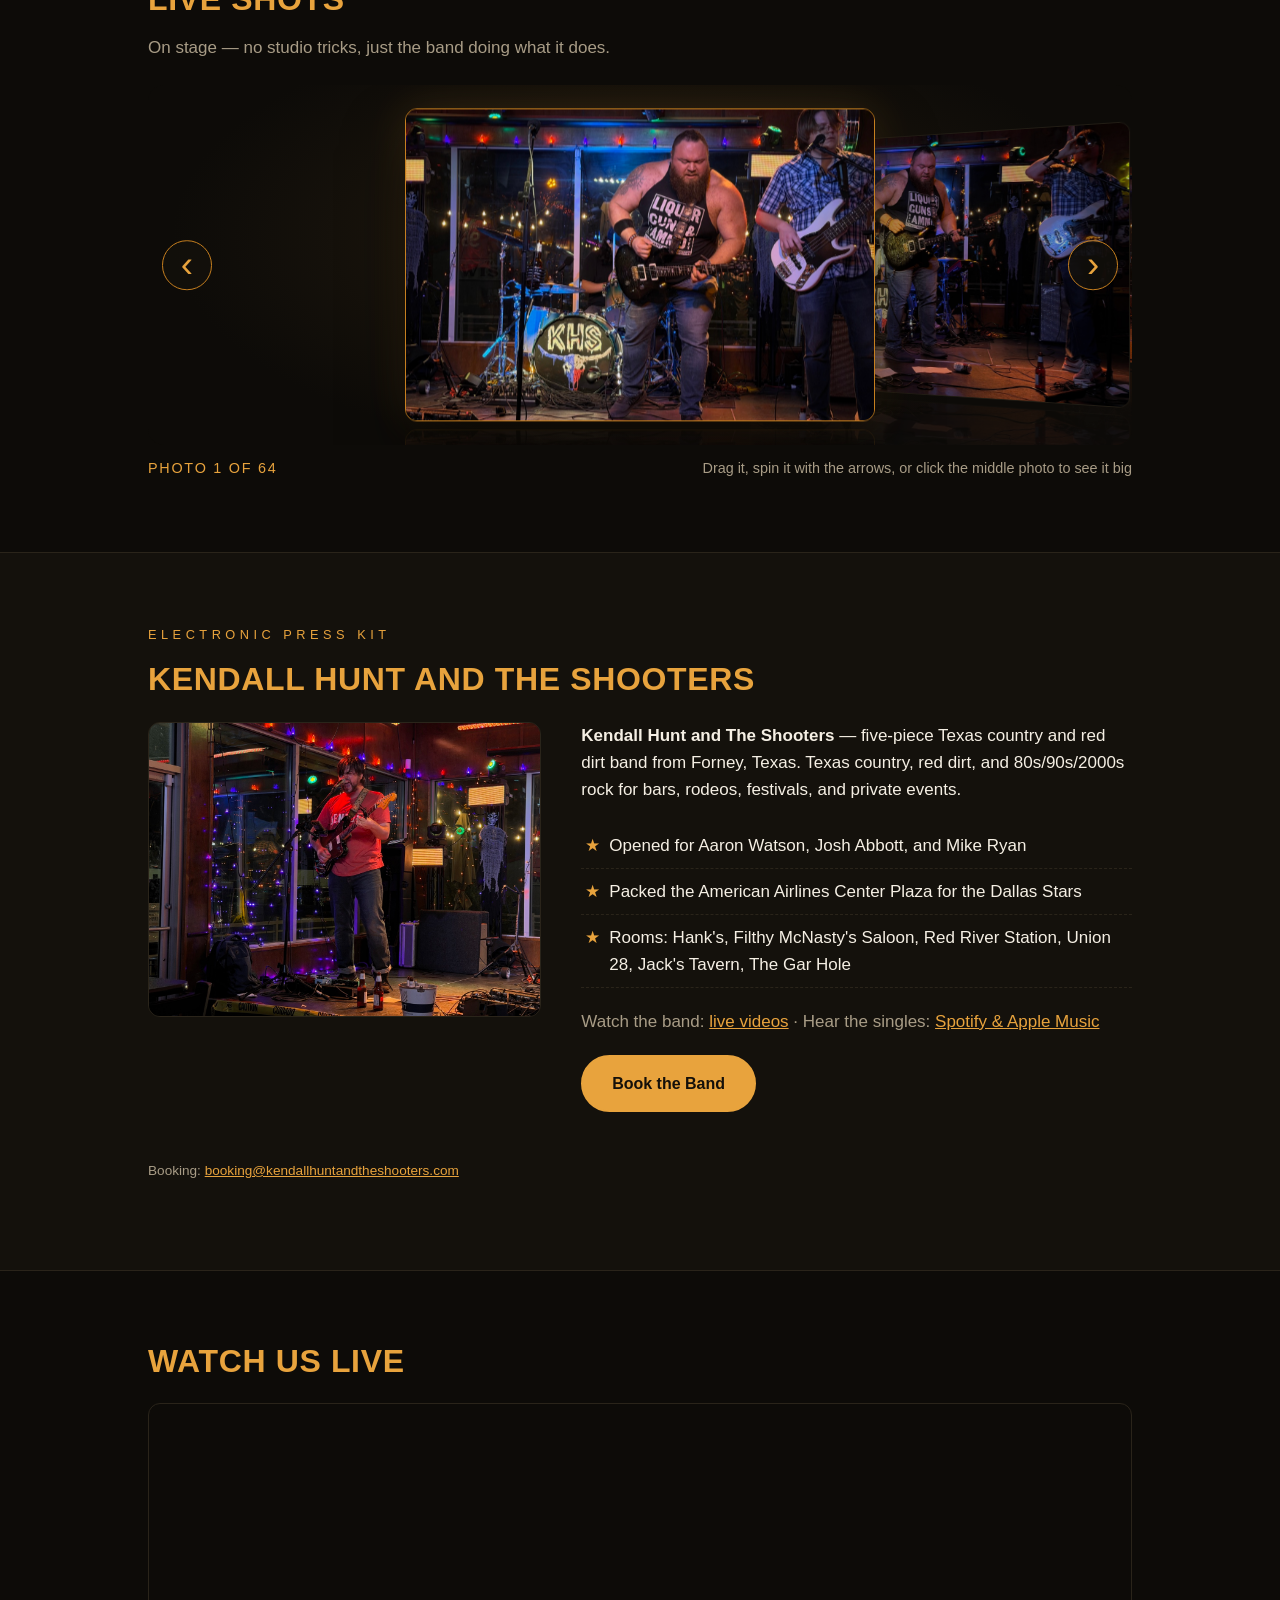
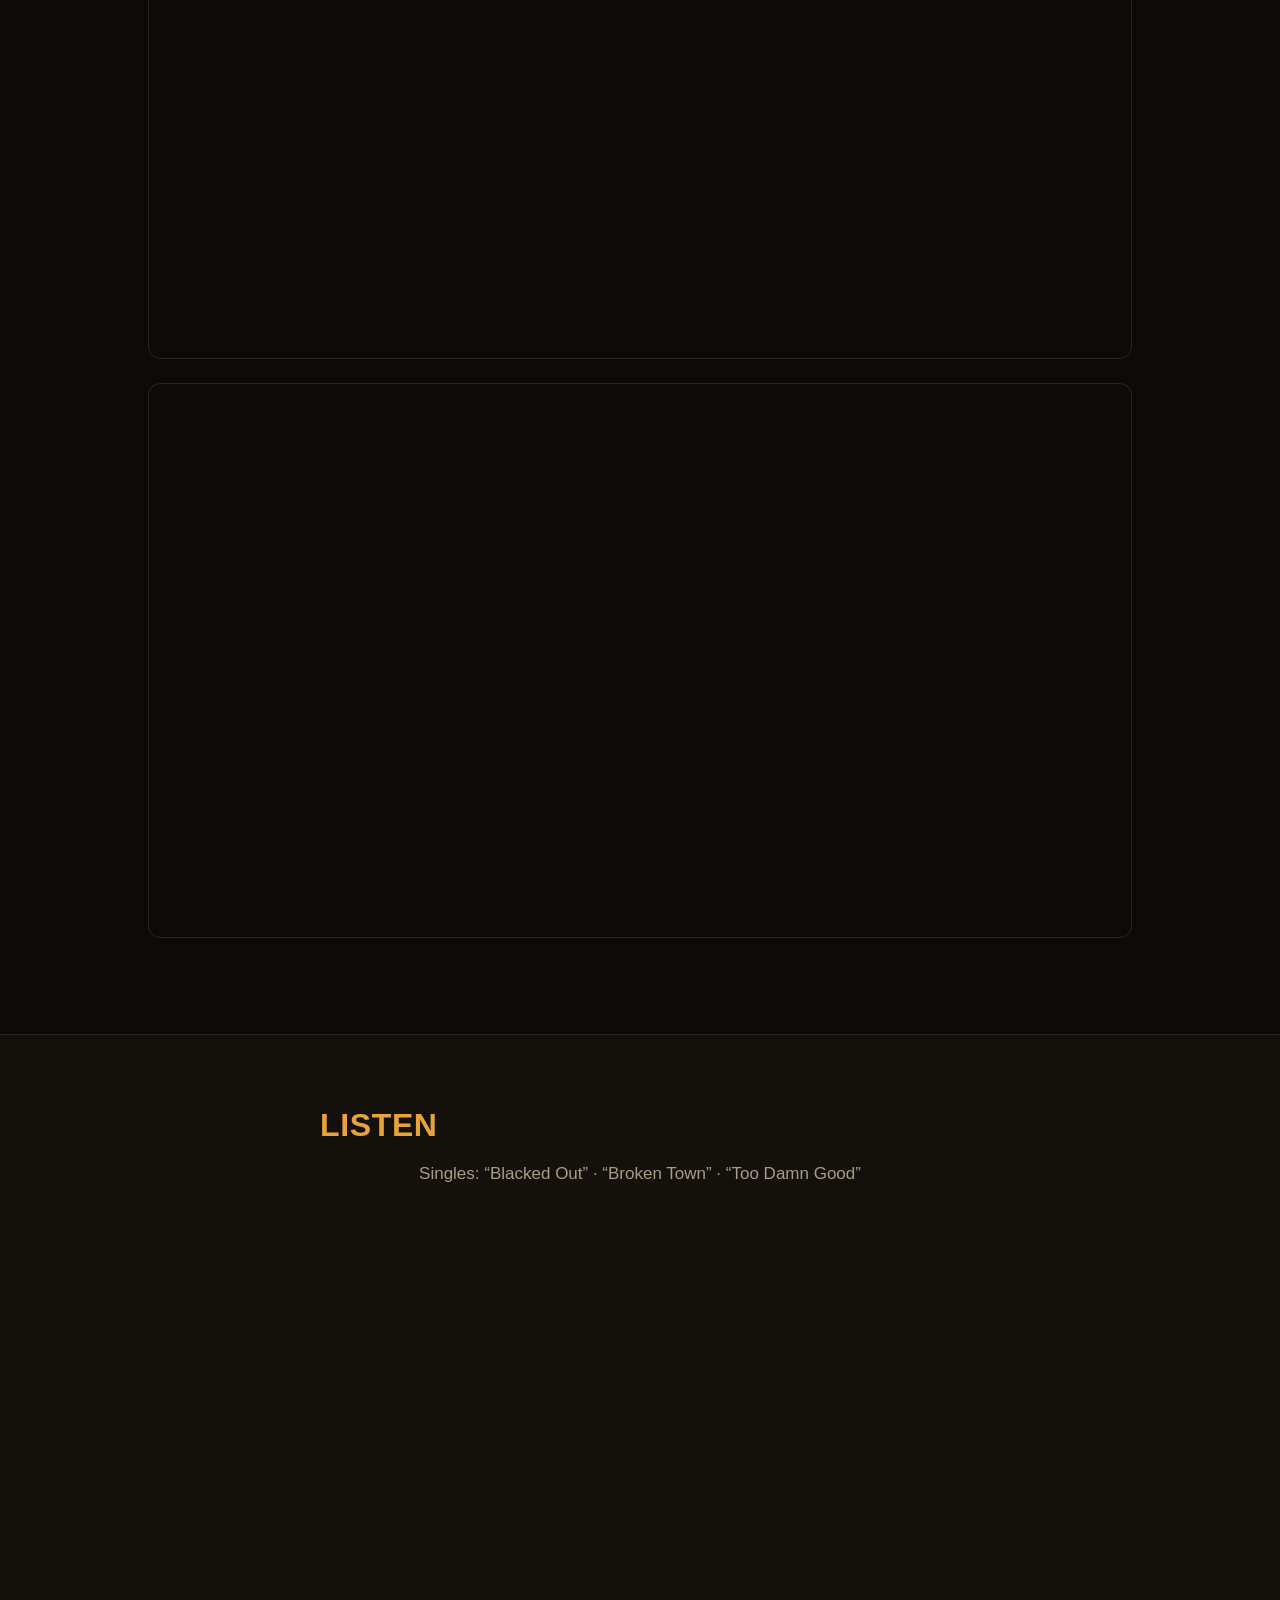
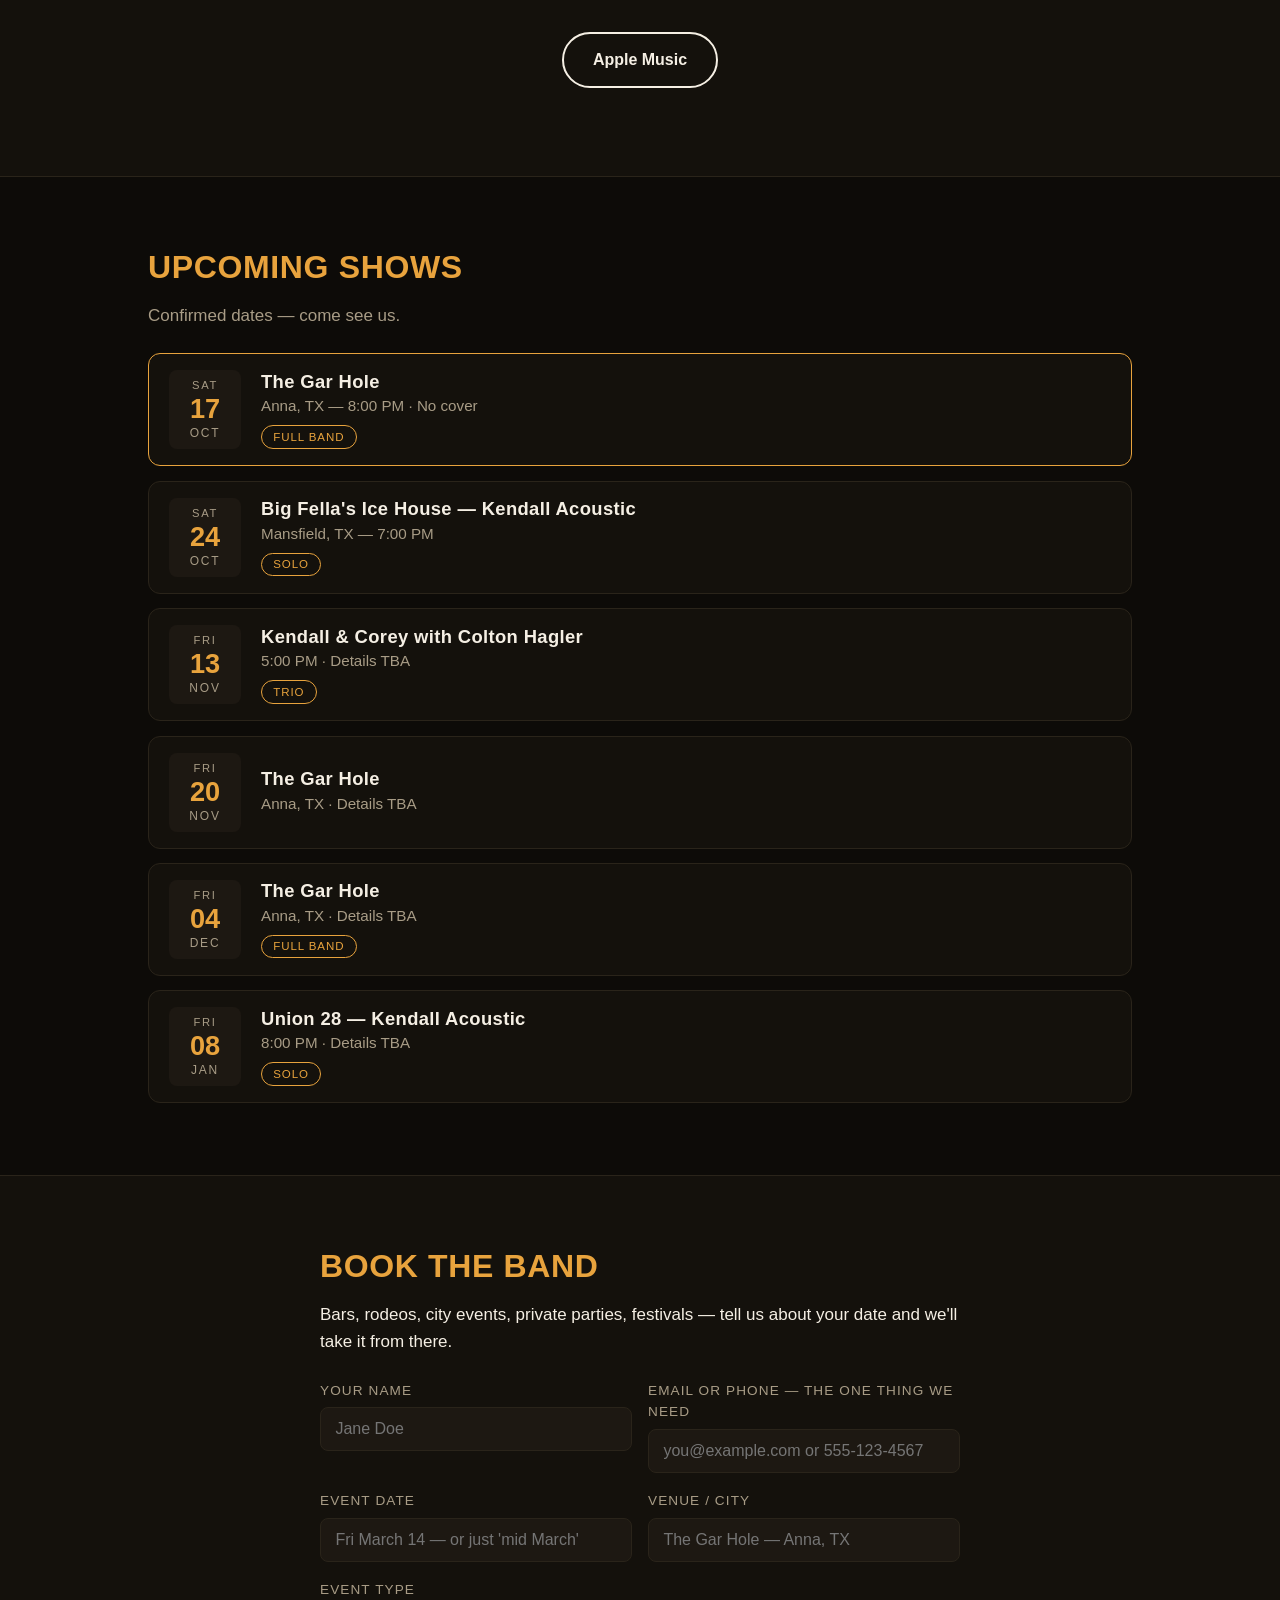
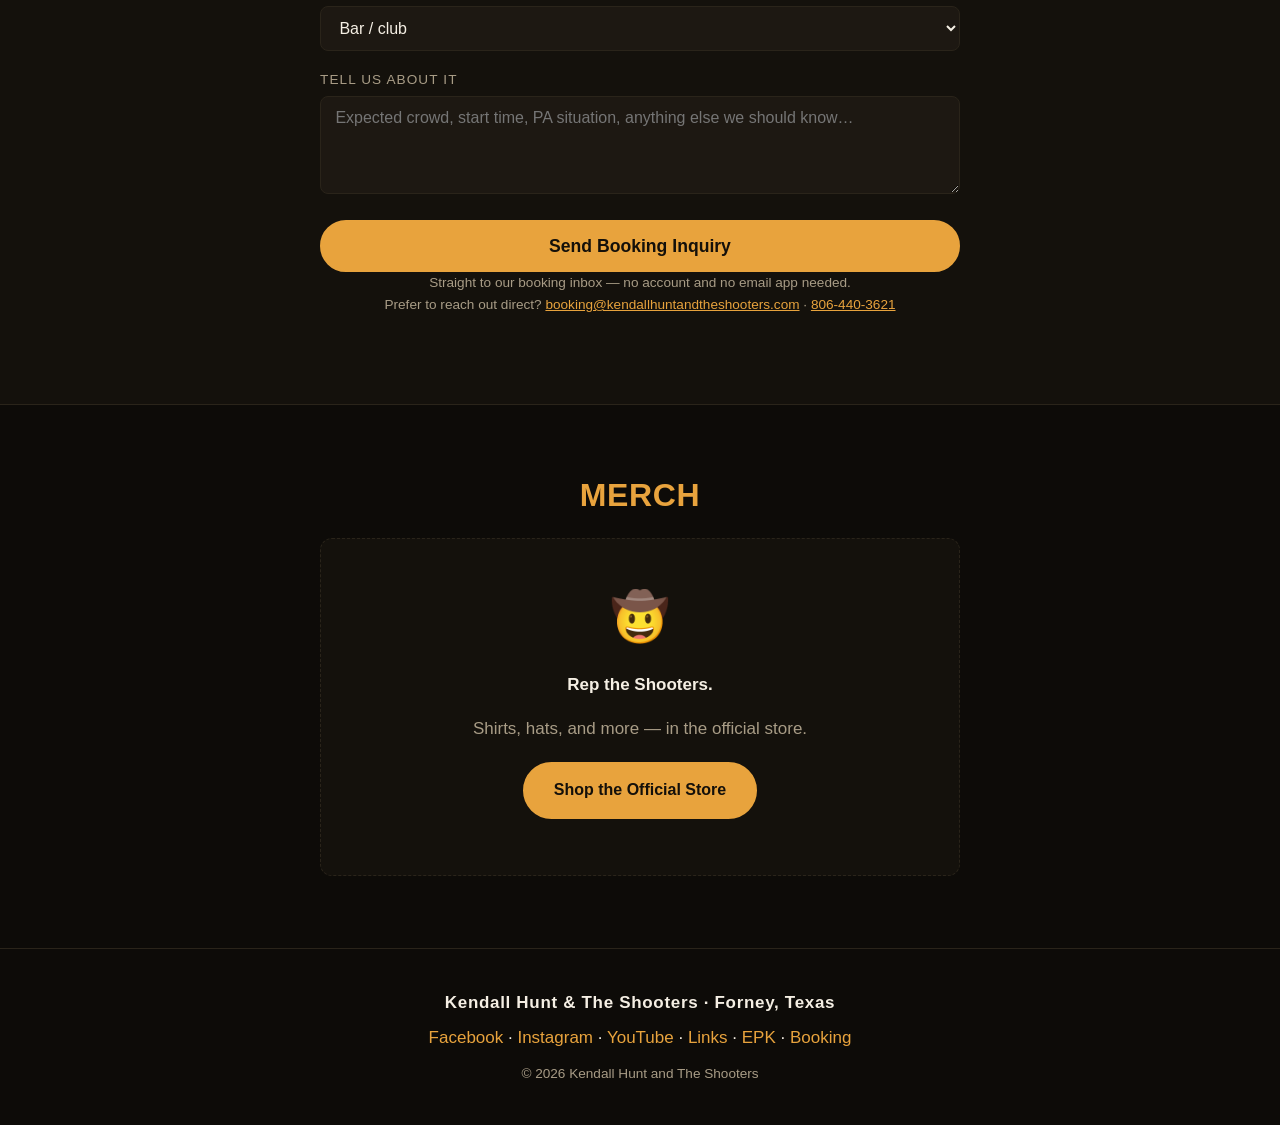
==== commit 4888825c: "Coverflow carousel gallery" ====
--- a/index.html
+++ b/index.html
@@ -5,7 +5,7 @@
 <meta name="viewport" content="width=device-width, initial-scale=1.0">
 <title>Kendall Hunt &amp; The Shooters — Texas Country | Red Dirt | Live Music</title>
 <meta name="description" content="Kendall Hunt & The Shooters: high-energy Texas country and red dirt band from Forney, TX. Upcoming shows, booking, and merch.">
-<link rel="stylesheet" href="styles.css?v=20261027c">
+<link rel="stylesheet" href="styles.css?v=20261027d">
 </head>
 <body>
 
@@ -62,77 +62,78 @@
 <section class="section" id="photos">
   <div class="wrap">
     <h2>Live Shots</h2>
-    <p class="muted">On stage — no studio tricks, just the band doing what it does. Drag or scroll sideways through the photos, and click any one to see it big.</p>
-    <div class="filmstrip-wrap">
-      <button class="fs-nav fs-prev" id="fs-prev" aria-label="Scroll photos back">&#8249;</button>
-      <div class="filmstrip" id="filmstrip">
-      <img src="images/live-1.jpg" alt="Kendall Hunt and The Shooters performing live" loading="lazy">
-      <img src="images/live-2.jpg" alt="Kendall Hunt and The Shooters performing live" loading="lazy">
-      <img src="images/live-3.jpg" alt="Kendall Hunt and The Shooters performing live" loading="lazy">
-      <img src="images/live-4.jpg" alt="Kendall Hunt and The Shooters performing live" loading="lazy">
-      <img src="images/live-5.jpg" alt="Kendall Hunt and The Shooters performing live" loading="lazy">
-      <img src="images/live-6.jpg" alt="Kendall Hunt and The Shooters performing live" loading="lazy">
-      <img src="images/live-7.jpg" alt="Kendall Hunt and The Shooters performing live" loading="lazy">
-      <img src="images/live-8.jpg" alt="Empty stage before the show — KHS drum kit" loading="lazy">
-      <img src="images/gallery-01.jpg" alt="Kendall Hunt and The Shooters performing live" loading="lazy">
-      <img src="images/gallery-02.jpg" alt="Kendall Hunt and The Shooters performing live" loading="lazy">
-      <img src="images/gallery-03.jpg" alt="Kendall Hunt and The Shooters performing live" loading="lazy">
-      <img src="images/gallery-04.jpg" alt="Kendall Hunt and The Shooters performing live" loading="lazy">
-      <img src="images/gallery-05.jpg" alt="Kendall Hunt and The Shooters performing live" loading="lazy">
-      <img src="images/gallery-06.jpg" alt="Kendall Hunt and The Shooters performing live" loading="lazy">
-      <img src="images/gallery-07.jpg" alt="Kendall Hunt and The Shooters performing live" loading="lazy">
-      <img src="images/gallery-08.jpg" alt="Kendall Hunt and The Shooters performing live" loading="lazy">
-      <img src="images/gallery-09.jpg" alt="Kendall Hunt and The Shooters performing live" loading="lazy">
-      <img src="images/gallery-10.jpg" alt="Kendall Hunt and The Shooters performing live" loading="lazy">
-      <img src="images/gallery-11.jpg" alt="Kendall Hunt and The Shooters performing live" loading="lazy">
-      <img src="images/gallery-12.jpg" alt="Kendall Hunt and The Shooters performing live" loading="lazy">
-      <img src="images/gallery-13.jpg" alt="Kendall Hunt and The Shooters performing live" loading="lazy">
-      <img src="images/gallery-14.jpg" alt="Kendall Hunt and The Shooters performing live" loading="lazy">
-      <img src="images/gallery-15.jpg" alt="Kendall Hunt and The Shooters performing live" loading="lazy">
-      <img src="images/gallery-16.jpg" alt="Kendall Hunt and The Shooters performing live" loading="lazy">
-      <img src="images/gallery-17.jpg" alt="Kendall Hunt and The Shooters performing live" loading="lazy">
-      <img src="images/gallery-18.jpg" alt="Kendall Hunt and The Shooters performing live" loading="lazy">
-      <img src="images/gallery-19.jpg" alt="Kendall Hunt and The Shooters performing live" loading="lazy">
-      <img src="images/gallery-20.jpg" alt="Kendall Hunt and The Shooters performing live" loading="lazy">
-      <img src="images/gallery-21.jpg" alt="Kendall Hunt and The Shooters performing live" loading="lazy">
-      <img src="images/gallery-22.jpg" alt="Kendall Hunt and The Shooters performing live" loading="lazy">
-      <img src="images/gallery-23.jpg" alt="Kendall Hunt and The Shooters performing live" loading="lazy">
-      <img src="images/gallery-24.jpg" alt="Kendall Hunt and The Shooters performing live" loading="lazy">
-      <img src="images/gallery-25.jpg" alt="Kendall Hunt and The Shooters performing live" loading="lazy">
-      <img src="images/gallery-26.jpg" alt="Kendall Hunt and The Shooters performing live" loading="lazy">
-      <img src="images/gallery-27.jpg" alt="Kendall Hunt and The Shooters performing live" loading="lazy">
-      <img src="images/gallery-28.jpg" alt="Kendall Hunt and The Shooters performing live" loading="lazy">
-      <img src="images/gallery-29.jpg" alt="Kendall Hunt and The Shooters performing live" loading="lazy">
-      <img src="images/gallery-30.jpg" alt="Kendall Hunt and The Shooters performing live" loading="lazy">
-      <img src="images/gallery-31.jpg" alt="Kendall Hunt and The Shooters performing live" loading="lazy">
-      <img src="images/gallery-32.jpg" alt="Kendall Hunt and The Shooters performing live" loading="lazy">
-      <img src="images/gallery-33.jpg" alt="Kendall Hunt and The Shooters performing live" loading="lazy">
-      <img src="images/gallery-34.jpg" alt="Kendall Hunt and The Shooters performing live" loading="lazy">
-      <img src="images/gallery-35.jpg" alt="Kendall Hunt and The Shooters performing live" loading="lazy">
-      <img src="images/gallery-36.jpg" alt="Kendall Hunt and The Shooters performing live" loading="lazy">
-      <img src="images/gallery-37.jpg" alt="Kendall Hunt and The Shooters performing live" loading="lazy">
-      <img src="images/gallery-38.jpg" alt="Kendall Hunt and The Shooters performing live" loading="lazy">
-      <img src="images/gallery-39.jpg" alt="Kendall Hunt and The Shooters performing live" loading="lazy">
-      <img src="images/gallery-40.jpg" alt="Kendall Hunt and The Shooters performing live" loading="lazy">
-      <img src="images/gallery-41.jpg" alt="Kendall Hunt and The Shooters performing live" loading="lazy">
-      <img src="images/gallery-42.jpg" alt="Kendall Hunt and The Shooters performing live" loading="lazy">
-      <img src="images/gallery-43.jpg" alt="Kendall Hunt and The Shooters performing live" loading="lazy">
-      <img src="images/gallery-44.jpg" alt="Kendall Hunt and The Shooters performing live" loading="lazy">
-      <img src="images/gallery-45.jpg" alt="Kendall Hunt and The Shooters performing live" loading="lazy">
-      <img src="images/gallery-46.jpg" alt="Kendall Hunt and The Shooters performing live" loading="lazy">
-      <img src="images/gallery-47.jpg" alt="Kendall Hunt and The Shooters performing live" loading="lazy">
-      <img src="images/gallery-48.jpg" alt="Kendall Hunt and The Shooters performing live" loading="lazy">
-      <img src="images/gallery-49.jpg" alt="Kendall Hunt and The Shooters performing live" loading="lazy">
-      <img src="images/gallery-50.jpg" alt="Kendall Hunt and The Shooters performing live" loading="lazy">
-      <img src="images/gallery-51.jpg" alt="Kendall Hunt and The Shooters performing live" loading="lazy">
-      <img src="images/gallery-52.jpg" alt="Kendall Hunt and The Shooters performing live" loading="lazy">
-      <img src="images/gallery-53.jpg" alt="Kendall Hunt and The Shooters performing live" loading="lazy">
-      <img src="images/gallery-54.jpg" alt="Kendall Hunt and The Shooters performing live" loading="lazy">
-      <img src="images/gallery-55.jpg" alt="Kendall Hunt and The Shooters performing live" loading="lazy">
-      <img src="images/gallery-56.jpg" alt="Kendall Hunt and The Shooters performing live" loading="lazy">
-      </div>
-      <button class="fs-nav fs-next" id="fs-next" aria-label="Scroll photos forward">&#8250;</button>
-    </div>
+    <p class="muted">On stage — no studio tricks, just the band doing what it does.</p>
+    <div class="carousel" id="carousel" tabindex="0" aria-label="Photo gallery carousel">
+      <div class="carousel-track" id="carousel-track">
+        <img src="images/live-1.jpg" alt="Kendall Hunt and The Shooters performing live" loading="lazy">
+        <img src="images/live-2.jpg" alt="Kendall Hunt and The Shooters performing live" loading="lazy">
+        <img src="images/live-3.jpg" alt="Kendall Hunt and The Shooters performing live" loading="lazy">
+        <img src="images/live-4.jpg" alt="Kendall Hunt and The Shooters performing live" loading="lazy">
+        <img src="images/live-5.jpg" alt="Kendall Hunt and The Shooters performing live" loading="lazy">
+        <img src="images/live-6.jpg" alt="Kendall Hunt and The Shooters performing live" loading="lazy">
+        <img src="images/live-7.jpg" alt="Kendall Hunt and The Shooters performing live" loading="lazy">
+        <img src="images/live-8.jpg" alt="Empty stage before the show — KHS drum kit" loading="lazy">
+        <img src="images/gallery-01.jpg" alt="Kendall Hunt and The Shooters performing live" loading="lazy">
+        <img src="images/gallery-02.jpg" alt="Kendall Hunt and The Shooters performing live" loading="lazy">
+        <img src="images/gallery-03.jpg" alt="Kendall Hunt and The Shooters performing live" loading="lazy">
+        <img src="images/gallery-04.jpg" alt="Kendall Hunt and The Shooters performing live" loading="lazy">
+        <img src="images/gallery-05.jpg" alt="Kendall Hunt and The Shooters performing live" loading="lazy">
+        <img src="images/gallery-06.jpg" alt="Kendall Hunt and The Shooters performing live" loading="lazy">
+        <img src="images/gallery-07.jpg" alt="Kendall Hunt and The Shooters performing live" loading="lazy">
+        <img src="images/gallery-08.jpg" alt="Kendall Hunt and The Shooters performing live" loading="lazy">
+        <img src="images/gallery-09.jpg" alt="Kendall Hunt and The Shooters performing live" loading="lazy">
+        <img src="images/gallery-10.jpg" alt="Kendall Hunt and The Shooters performing live" loading="lazy">
+        <img src="images/gallery-11.jpg" alt="Kendall Hunt and The Shooters performing live" loading="lazy">
+        <img src="images/gallery-12.jpg" alt="Kendall Hunt and The Shooters performing live" loading="lazy">
+        <img src="images/gallery-13.jpg" alt="Kendall Hunt and The Shooters performing live" loading="lazy">
+        <img src="images/gallery-14.jpg" alt="Kendall Hunt and The Shooters performing live" loading="lazy">
+        <img src="images/gallery-15.jpg" alt="Kendall Hunt and The Shooters performing live" loading="lazy">
+        <img src="images/gallery-16.jpg" alt="Kendall Hunt and The Shooters performing live" loading="lazy">
+        <img src="images/gallery-17.jpg" alt="Kendall Hunt and The Shooters performing live" loading="lazy">
+        <img src="images/gallery-18.jpg" alt="Kendall Hunt and The Shooters performing live" loading="lazy">
+        <img src="images/gallery-19.jpg" alt="Kendall Hunt and The Shooters performing live" loading="lazy">
+        <img src="images/gallery-20.jpg" alt="Kendall Hunt and The Shooters performing live" loading="lazy">
+        <img src="images/gallery-21.jpg" alt="Kendall Hunt and The Shooters performing live" loading="lazy">
+        <img src="images/gallery-22.jpg" alt="Kendall Hunt and The Shooters performing live" loading="lazy">
+        <img src="images/gallery-23.jpg" alt="Kendall Hunt and The Shooters performing live" loading="lazy">
+        <img src="images/gallery-24.jpg" alt="Kendall Hunt and The Shooters performing live" loading="lazy">
+        <img src="images/gallery-25.jpg" alt="Kendall Hunt and The Shooters performing live" loading="lazy">
+        <img src="images/gallery-26.jpg" alt="Kendall Hunt and The Shooters performing live" loading="lazy">
+        <img src="images/gallery-27.jpg" alt="Kendall Hunt and The Shooters performing live" loading="lazy">
+        <img src="images/gallery-28.jpg" alt="Kendall Hunt and The Shooters performing live" loading="lazy">
+        <img src="images/gallery-29.jpg" alt="Kendall Hunt and The Shooters performing live" loading="lazy">
+        <img src="images/gallery-30.jpg" alt="Kendall Hunt and The Shooters performing live" loading="lazy">
+        <img src="images/gallery-31.jpg" alt="Kendall Hunt and The Shooters performing live" loading="lazy">
+        <img src="images/gallery-32.jpg" alt="Kendall Hunt and The Shooters performing live" loading="lazy">
+        <img src="images/gallery-33.jpg" alt="Kendall Hunt and The Shooters performing live" loading="lazy">
+        <img src="images/gallery-34.jpg" alt="Kendall Hunt and The Shooters performing live" loading="lazy">
+        <img src="images/gallery-35.jpg" alt="Kendall Hunt and The Shooters performing live" loading="lazy">
+        <img src="images/gallery-36.jpg" alt="Kendall Hunt and The Shooters performing live" loading="lazy">
+        <img src="images/gallery-37.jpg" alt="Kendall Hunt and The Shooters performing live" loading="lazy">
+        <img src="images/gallery-38.jpg" alt="Kendall Hunt and The Shooters performing live" loading="lazy">
+        <img src="images/gallery-39.jpg" alt="Kendall Hunt and The Shooters performing live" loading="lazy">
+        <img src="images/gallery-40.jpg" alt="Kendall Hunt and The Shooters performing live" loading="lazy">
+        <img src="images/gallery-41.jpg" alt="Kendall Hunt and The Shooters performing live" loading="lazy">
+        <img src="images/gallery-42.jpg" alt="Kendall Hunt and The Shooters performing live" loading="lazy">
+        <img src="images/gallery-43.jpg" alt="Kendall Hunt and The Shooters performing live" loading="lazy">
+        <img src="images/gallery-44.jpg" alt="Kendall Hunt and The Shooters performing live" loading="lazy">
+        <img src="images/gallery-45.jpg" alt="Kendall Hunt and The Shooters performing live" loading="lazy">
+        <img src="images/gallery-46.jpg" alt="Kendall Hunt and The Shooters performing live" loading="lazy">
+        <img src="images/gallery-47.jpg" alt="Kendall Hunt and The Shooters performing live" loading="lazy">
+        <img src="images/gallery-48.jpg" alt="Kendall Hunt and The Shooters performing live" loading="lazy">
+        <img src="images/gallery-49.jpg" alt="Kendall Hunt and The Shooters performing live" loading="lazy">
+        <img src="images/gallery-50.jpg" alt="Kendall Hunt and The Shooters performing live" loading="lazy">
+        <img src="images/gallery-51.jpg" alt="Kendall Hunt and The Shooters performing live" loading="lazy">
+        <img src="images/gallery-52.jpg" alt="Kendall Hunt and The Shooters performing live" loading="lazy">
+        <img src="images/gallery-53.jpg" alt="Kendall Hunt and The Shooters performing live" loading="lazy">
+        <img src="images/gallery-54.jpg" alt="Kendall Hunt and The Shooters performing live" loading="lazy">
+        <img src="images/gallery-55.jpg" alt="Kendall Hunt and The Shooters performing live" loading="lazy">
+        <img src="images/gallery-56.jpg" alt="Kendall Hunt and The Shooters performing live" loading="lazy">
+      </div>
+      <button class="car-nav car-prev" id="car-prev" aria-label="Previous photo">&#8249;</button>
+      <button class="car-nav car-next" id="car-next" aria-label="Next photo">&#8250;</button>
+    </div>
+    <div class="car-bar"><span class="car-count" id="car-count"></span><span class="car-hint">Drag it, spin it with the arrows, or click the middle photo to see it big</span></div>
   </div>
 </section>
 
@@ -330,7 +331,7 @@
   <div class="lb-count" id="lb-count"></div>
 </div>
 
-<script src="script.js?v=20261027c"></script>
+<script src="script.js?v=20261027d"></script>
 <script data-goatcounter="https://kendallhunt.goatcounter.com/count"
         async src="//gc.zgo.at/count.js"></script>
 </body>
--- a/styles.css
+++ b/styles.css
@@ -187,19 +187,18 @@
   .gallery img { height: 150px; }
 }
 
-/* Filmstrip gallery: one row, scroll/drag sideways, click for the big viewer */
-.filmstrip-wrap { position: relative; margin-top: 1.5rem; }
-.filmstrip { display: flex; gap: 0.75rem; overflow-x: auto; scroll-snap-type: x mandatory; padding-bottom: 0.6rem; scrollbar-width: thin; scrollbar-color: var(--amber-dark) var(--bg2); }
-.filmstrip::-webkit-scrollbar { height: 8px; }
-.filmstrip::-webkit-scrollbar-thumb { background: var(--amber-dark); border-radius: 4px; }
-.filmstrip::-webkit-scrollbar-track { background: var(--bg2); }
-.filmstrip img { height: 260px; width: auto; flex: 0 0 auto; scroll-snap-align: start; border-radius: 12px; border: 1px solid var(--line); cursor: zoom-in; }
-.filmstrip.dragging { scroll-snap-type: none; cursor: grabbing; }
-.filmstrip.dragging img { cursor: grabbing; }
-.fs-nav { position: absolute; top: 50%; transform: translateY(-50%); z-index: 5; background: rgba(20,17,12,.72); border: 1px solid var(--line); color: var(--ink); font-size: 2.2rem; line-height: 1; width: 3rem; height: 3rem; border-radius: 50%; cursor: pointer; display: flex; align-items: center; justify-content: center; opacity: 0; transition: opacity .2s ease; }
-.filmstrip-wrap:hover .fs-nav, .filmstrip-wrap:focus-within .fs-nav { opacity: 1; }
-.fs-prev { left: 10px; }
-.fs-next { right: 10px; }
-.fs-nav:hover { color: var(--amber); }
-@media (hover: none) { .fs-nav { opacity: .92; } }
-@media (max-width: 640px) { .filmstrip img { height: 190px; } .fs-nav { width: 2.5rem; height: 2.5rem; font-size: 1.8rem; } }
+/* Coverflow carousel: the gallery centerpiece. Center photo big and lit,
+   neighbours angled away in 3D so it reads as a gallery the second you see it. */
+.carousel { position: relative; height: 360px; margin-top: 1.5rem; perspective: 1150px; overflow: hidden; outline: none; user-select: none; -webkit-user-select: none; touch-action: pan-y; background: radial-gradient(ellipse 70% 90% at 50% 42%, #241c10 0%, var(--bg) 68%); border-radius: 16px; }
+.carousel-track { position: absolute; inset: 0; transform-style: preserve-3d; }
+.carousel-track img { position: absolute; left: 50%; top: 50%; width: min(470px, 66vw); aspect-ratio: 3 / 2; object-fit: cover; border-radius: 12px; border: 1px solid var(--line); cursor: pointer; -webkit-user-drag: none; -webkit-box-reflect: below 8px linear-gradient(transparent 64%, rgba(255,255,255,.14)); will-change: transform; }
+.carousel-track img.is-active { border-color: var(--amber-dark); box-shadow: 0 34px 60px rgba(0,0,0,.6), 0 0 44px rgba(232,163,61,.16); cursor: zoom-in; }
+.carousel-track img:not(.is-active):hover { filter: brightness(1.12) saturate(1.05) !important; }
+.car-nav { position: absolute; top: 50%; transform: translateY(-50%); z-index: 200; background: rgba(20,17,12,.78); border: 1px solid var(--amber-dark); color: var(--amber); font-size: 2.3rem; line-height: 1; width: 3.1rem; height: 3.1rem; border-radius: 50%; cursor: pointer; display: flex; align-items: center; justify-content: center; transition: background .2s ease, transform .2s ease; }
+.car-nav:hover { background: rgba(60,42,14,.9); transform: translateY(-50%) scale(1.08); }
+.car-prev { left: 14px; }
+.car-next { right: 14px; }
+.car-bar { display: flex; justify-content: space-between; align-items: baseline; gap: 1rem; margin-top: 0.7rem; flex-wrap: wrap; }
+.car-count { color: var(--amber); font-size: 0.9rem; letter-spacing: 0.12em; text-transform: uppercase; }
+.car-hint { color: var(--muted); font-size: 0.9rem; }
+@media (max-width: 640px) { .carousel { height: 250px; } .car-nav { width: 2.6rem; height: 2.6rem; font-size: 1.9rem; } }
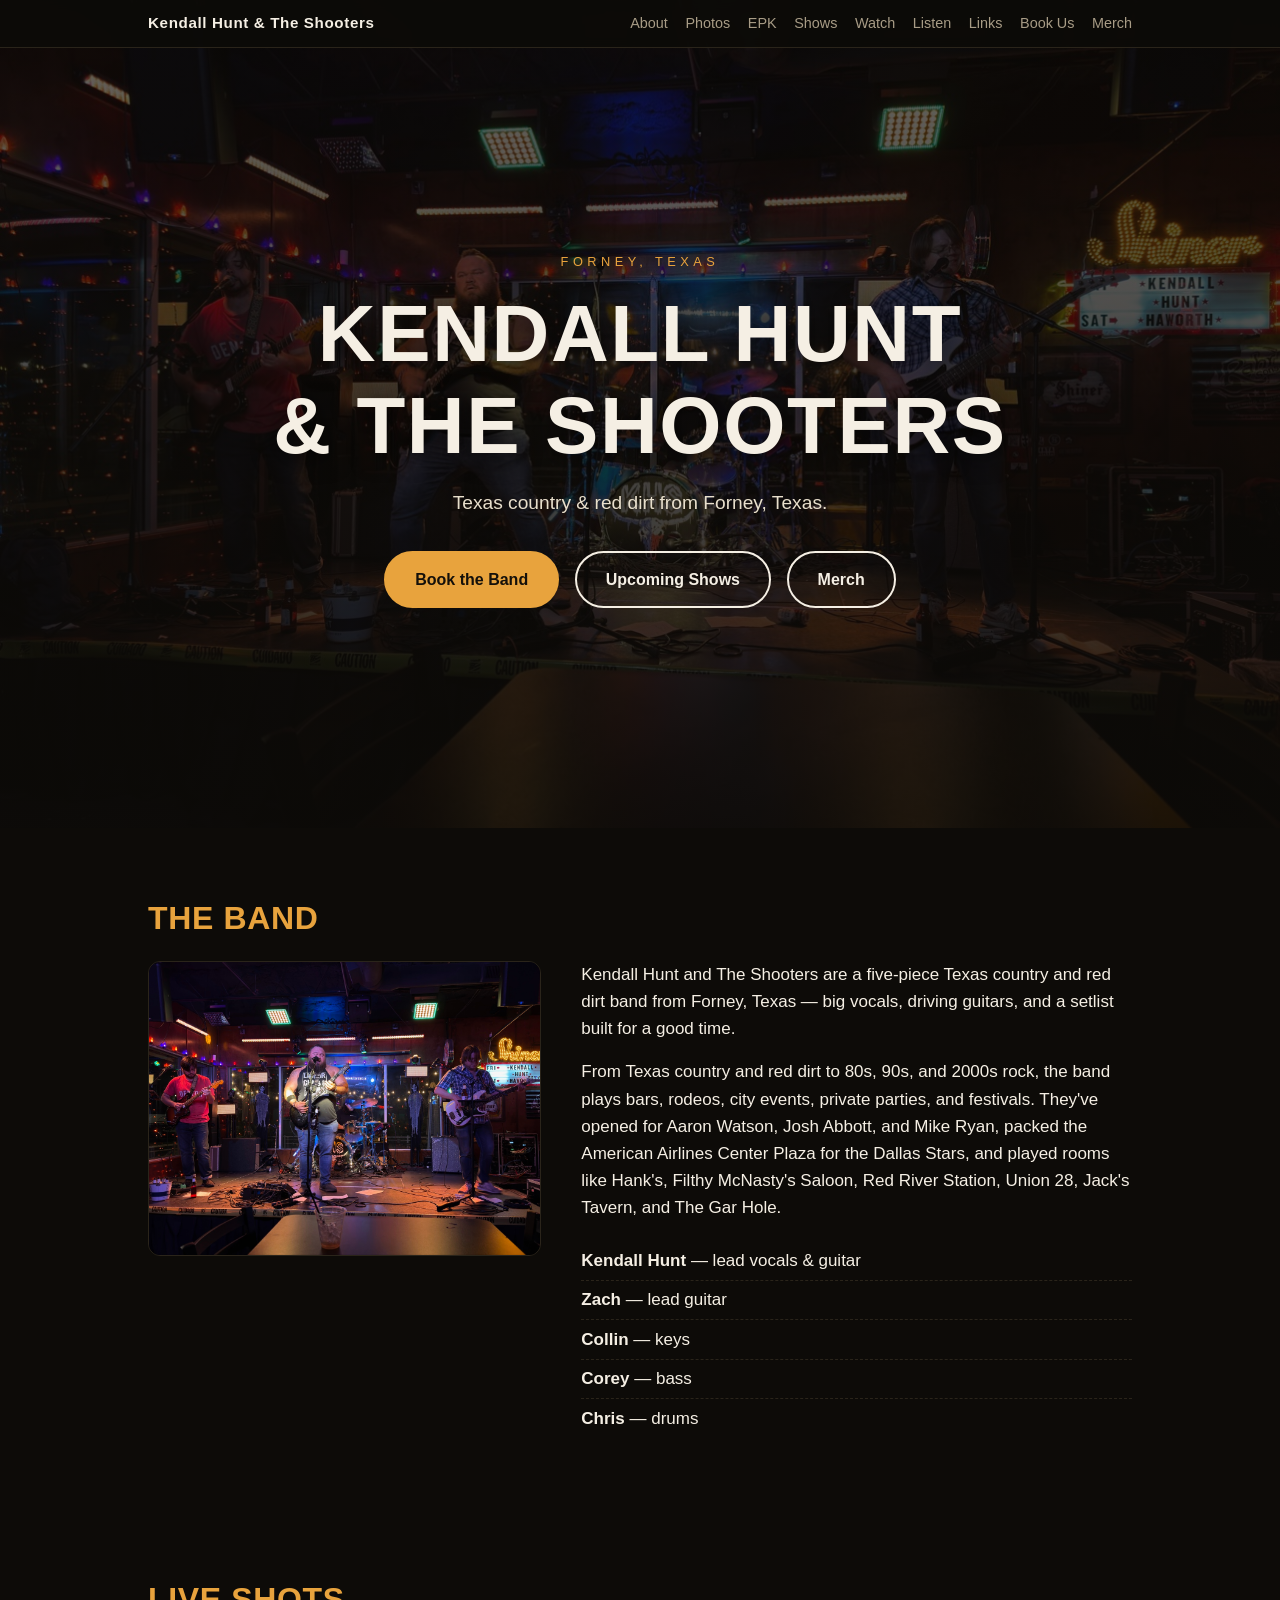
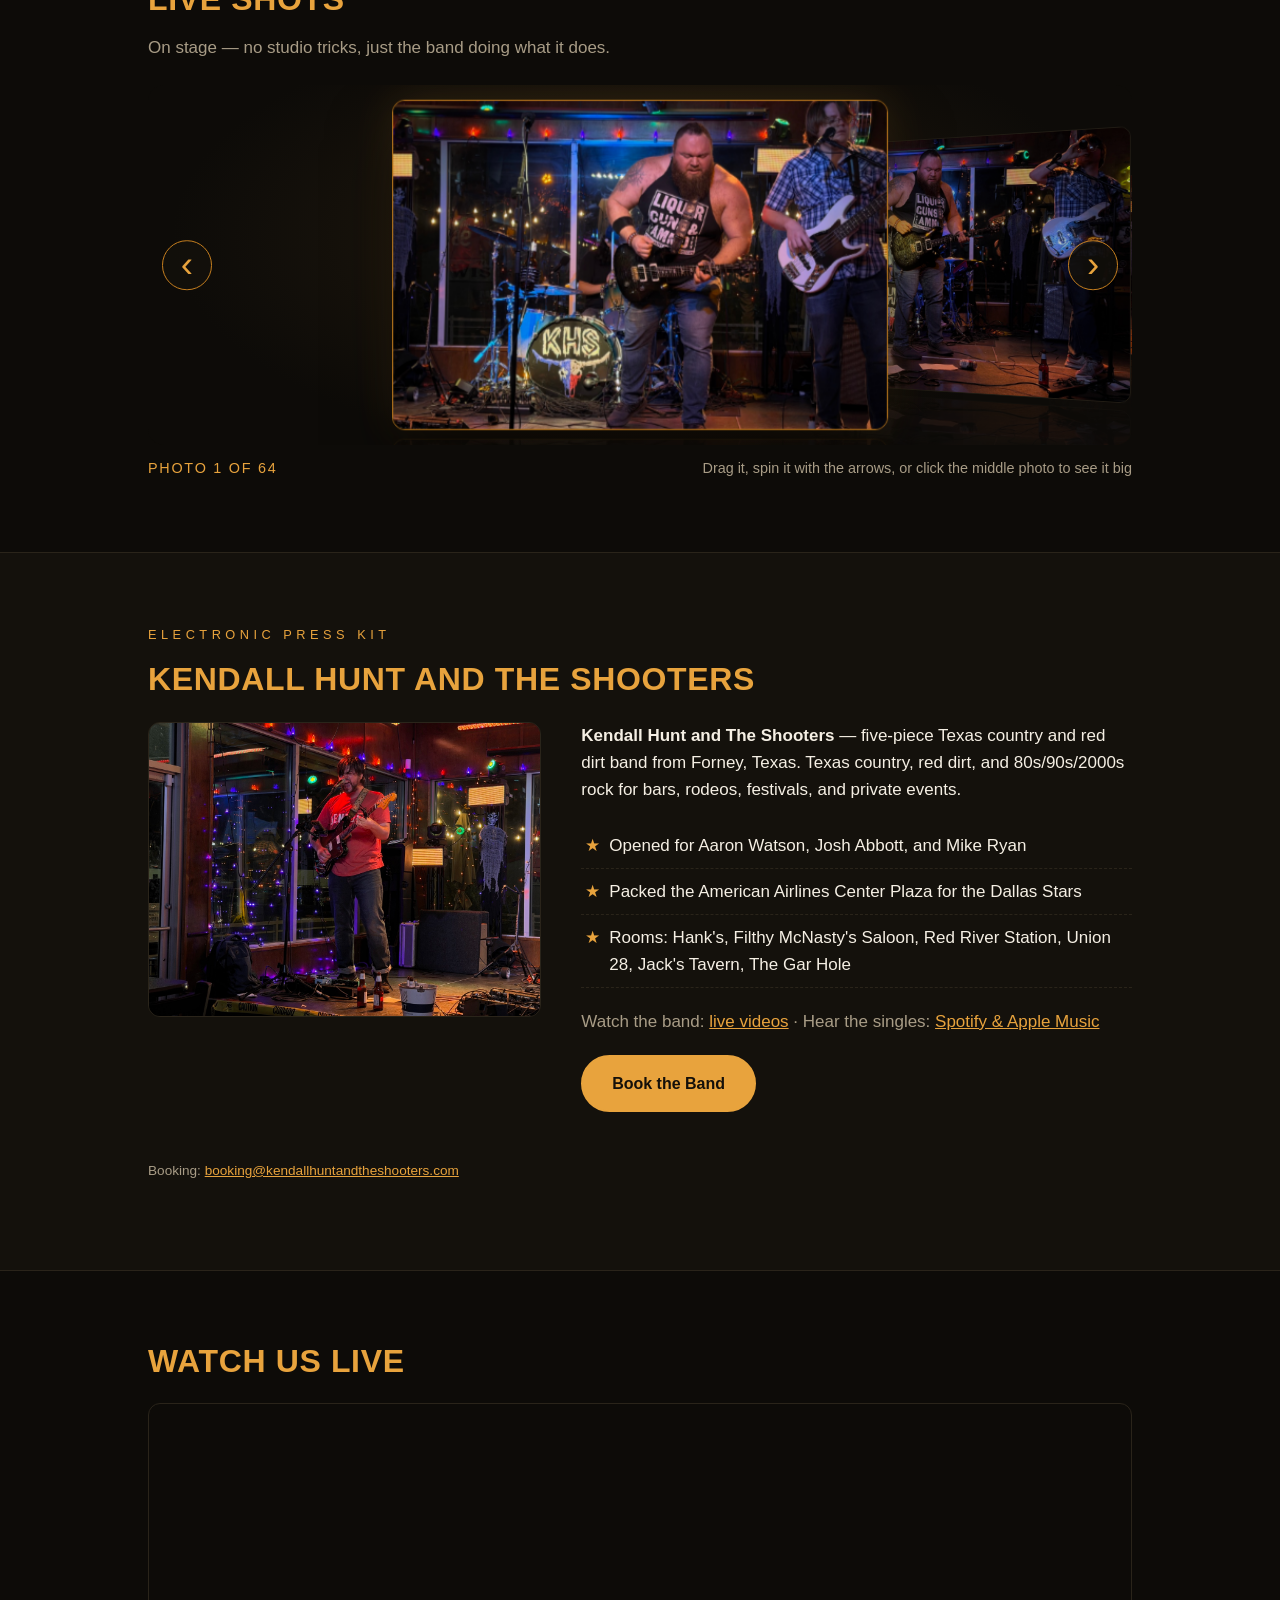
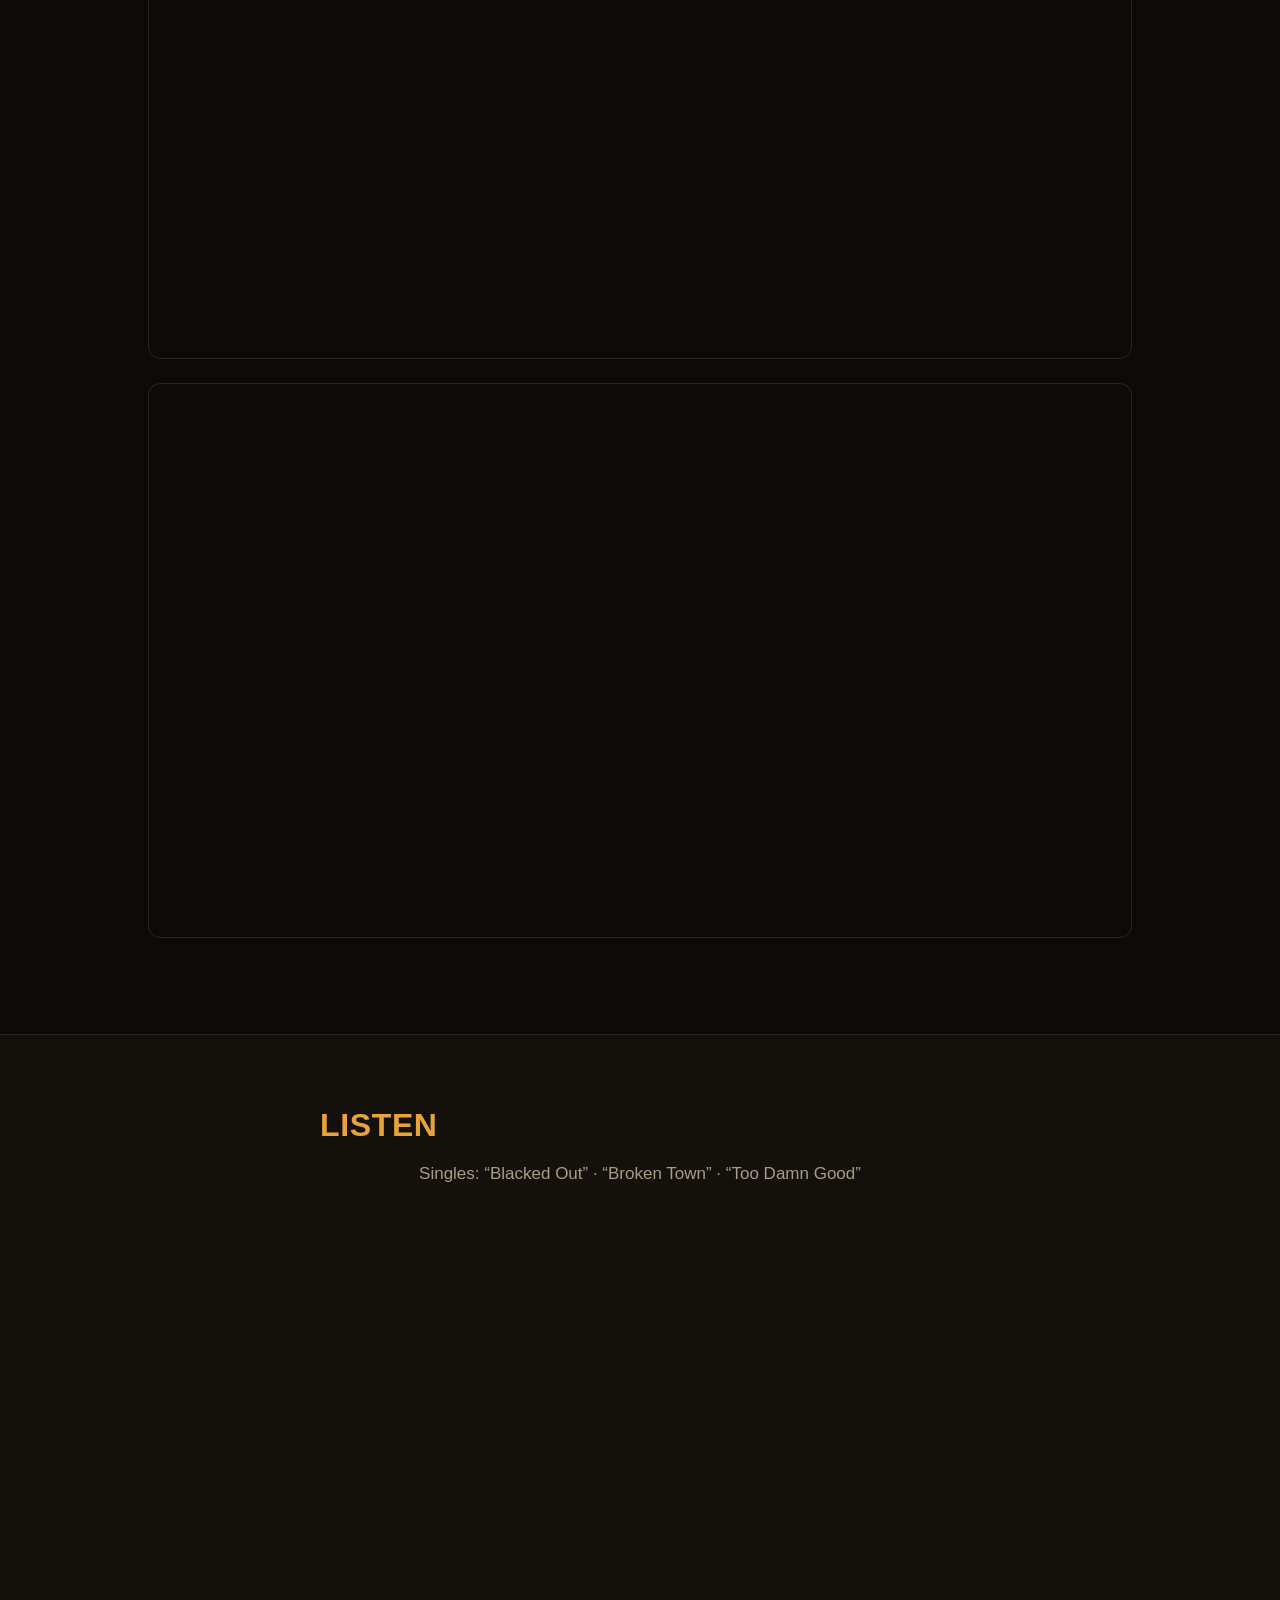
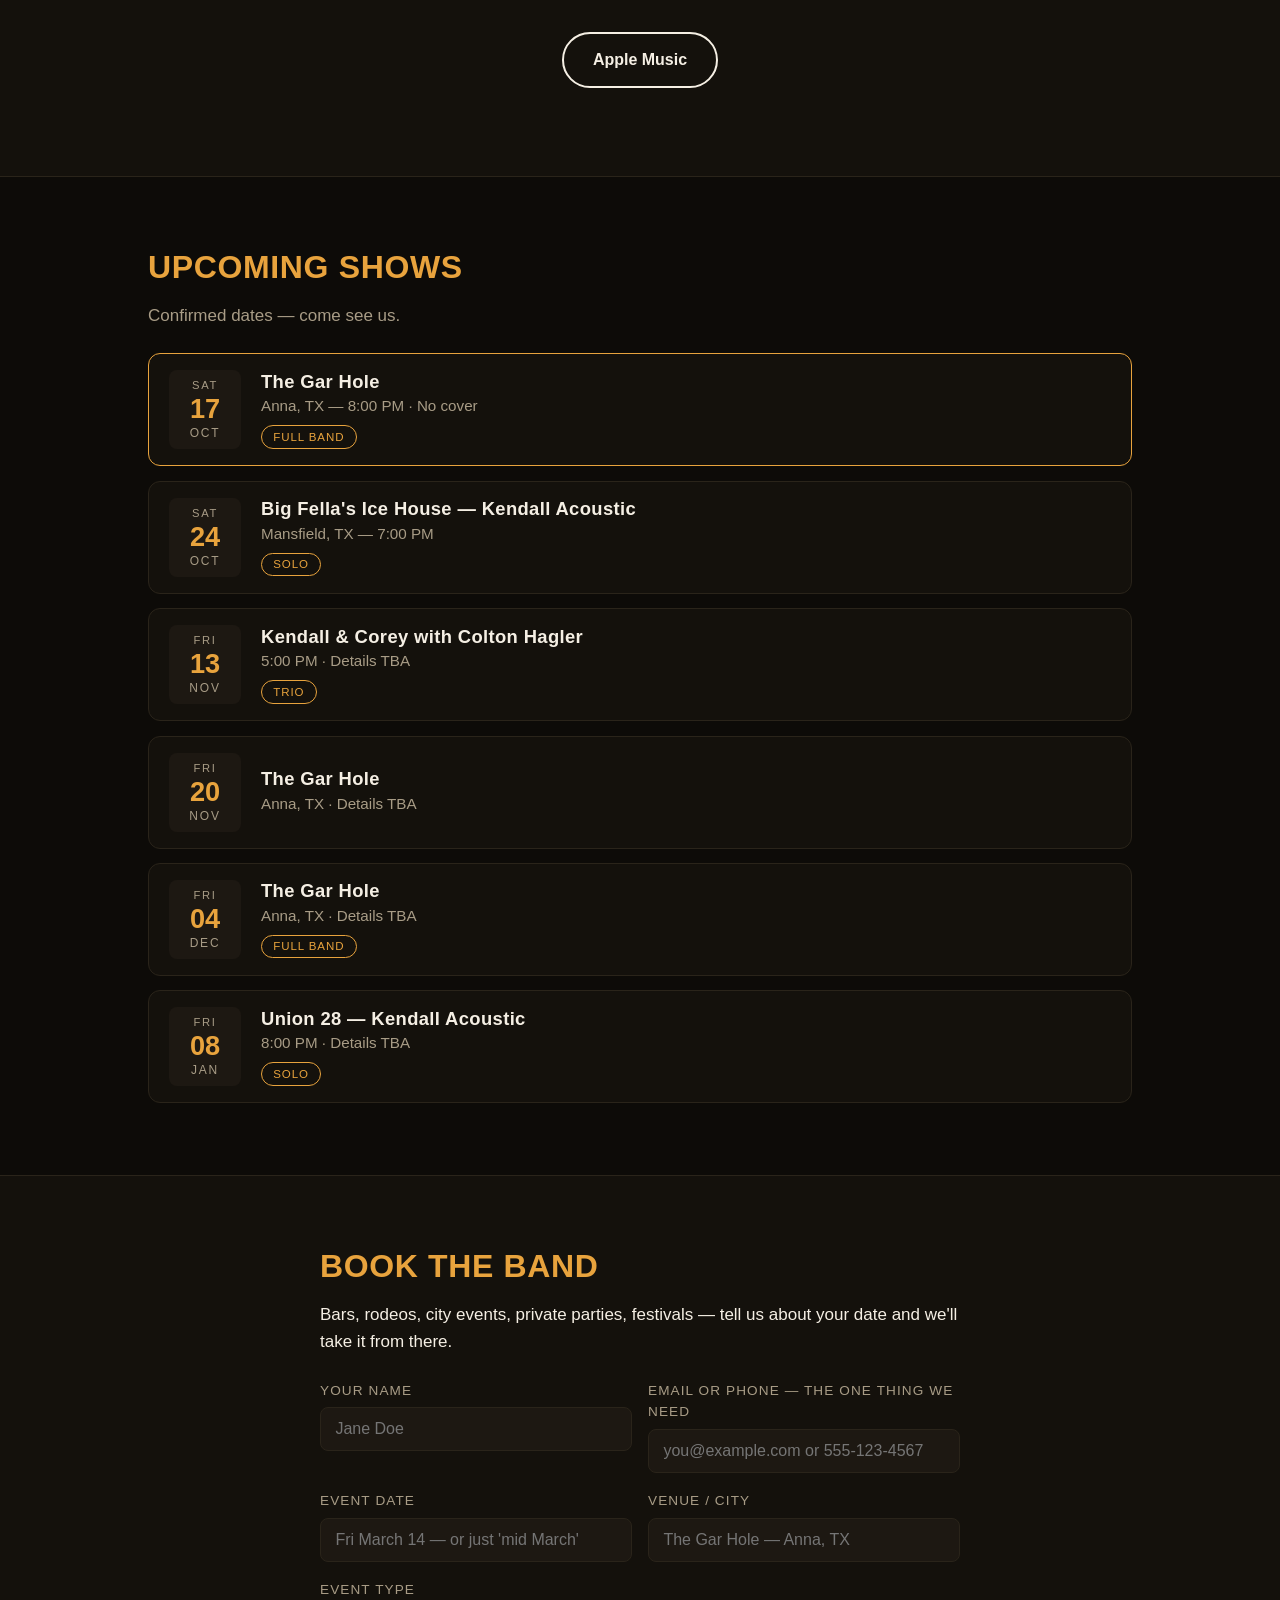
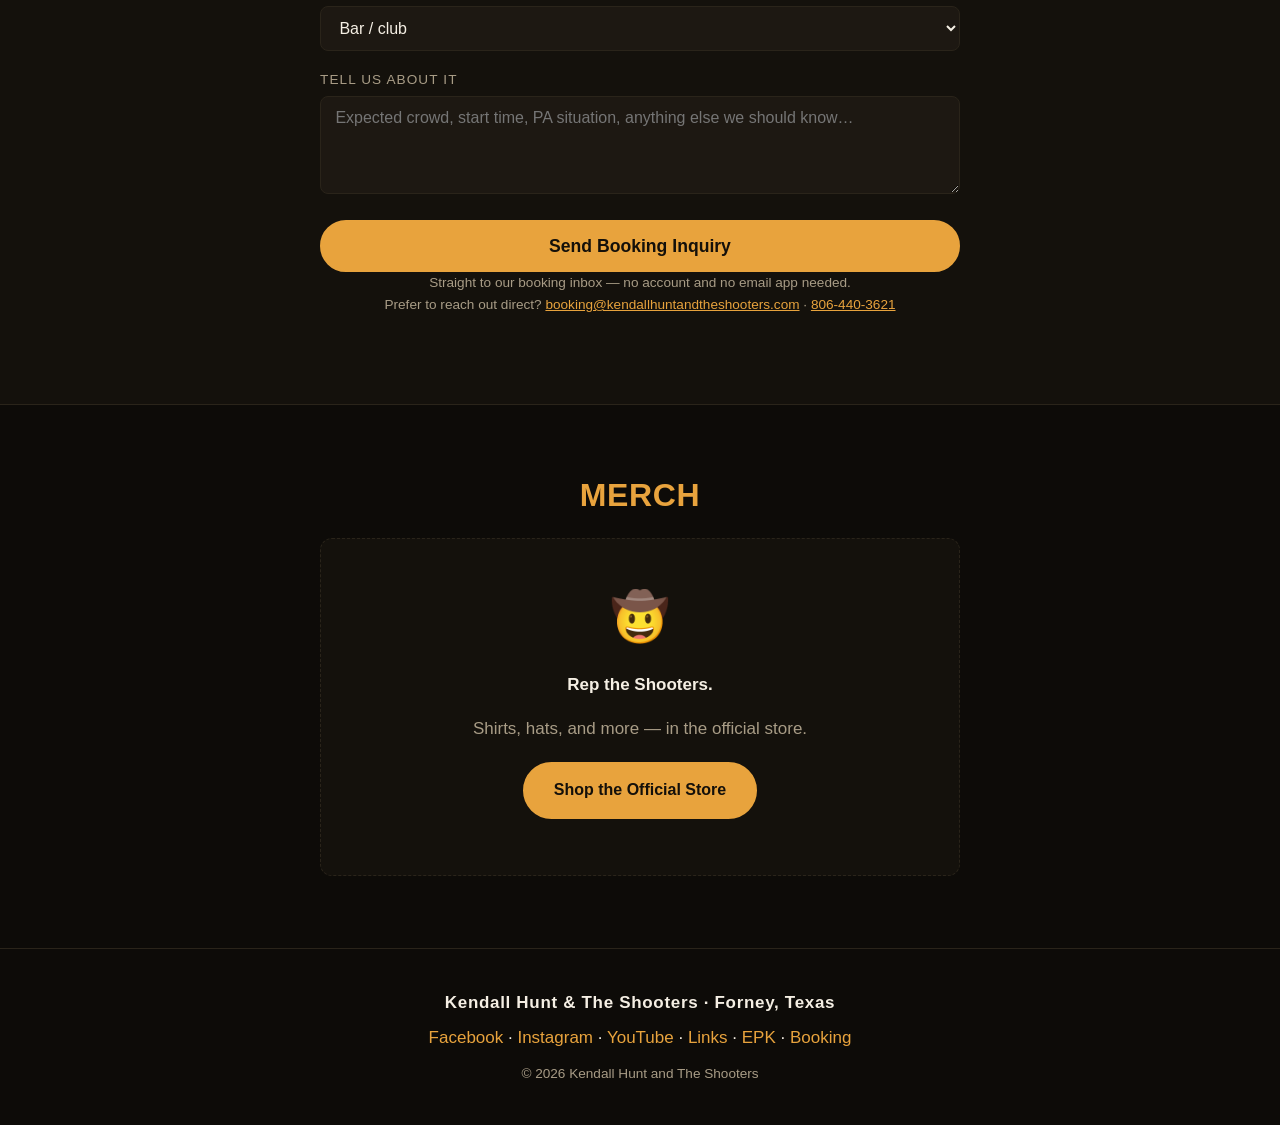
==== commit f34379b8: "Fix carousel center photo stacking" ====
--- a/index.html
+++ b/index.html
@@ -331,7 +331,7 @@
   <div class="lb-count" id="lb-count"></div>
 </div>
 
-<script src="script.js?v=20261027d"></script>
+<script src="script.js?v=20261027f"></script>
 <script data-goatcounter="https://kendallhunt.goatcounter.com/count"
         async src="//gc.zgo.at/count.js"></script>
 </body>
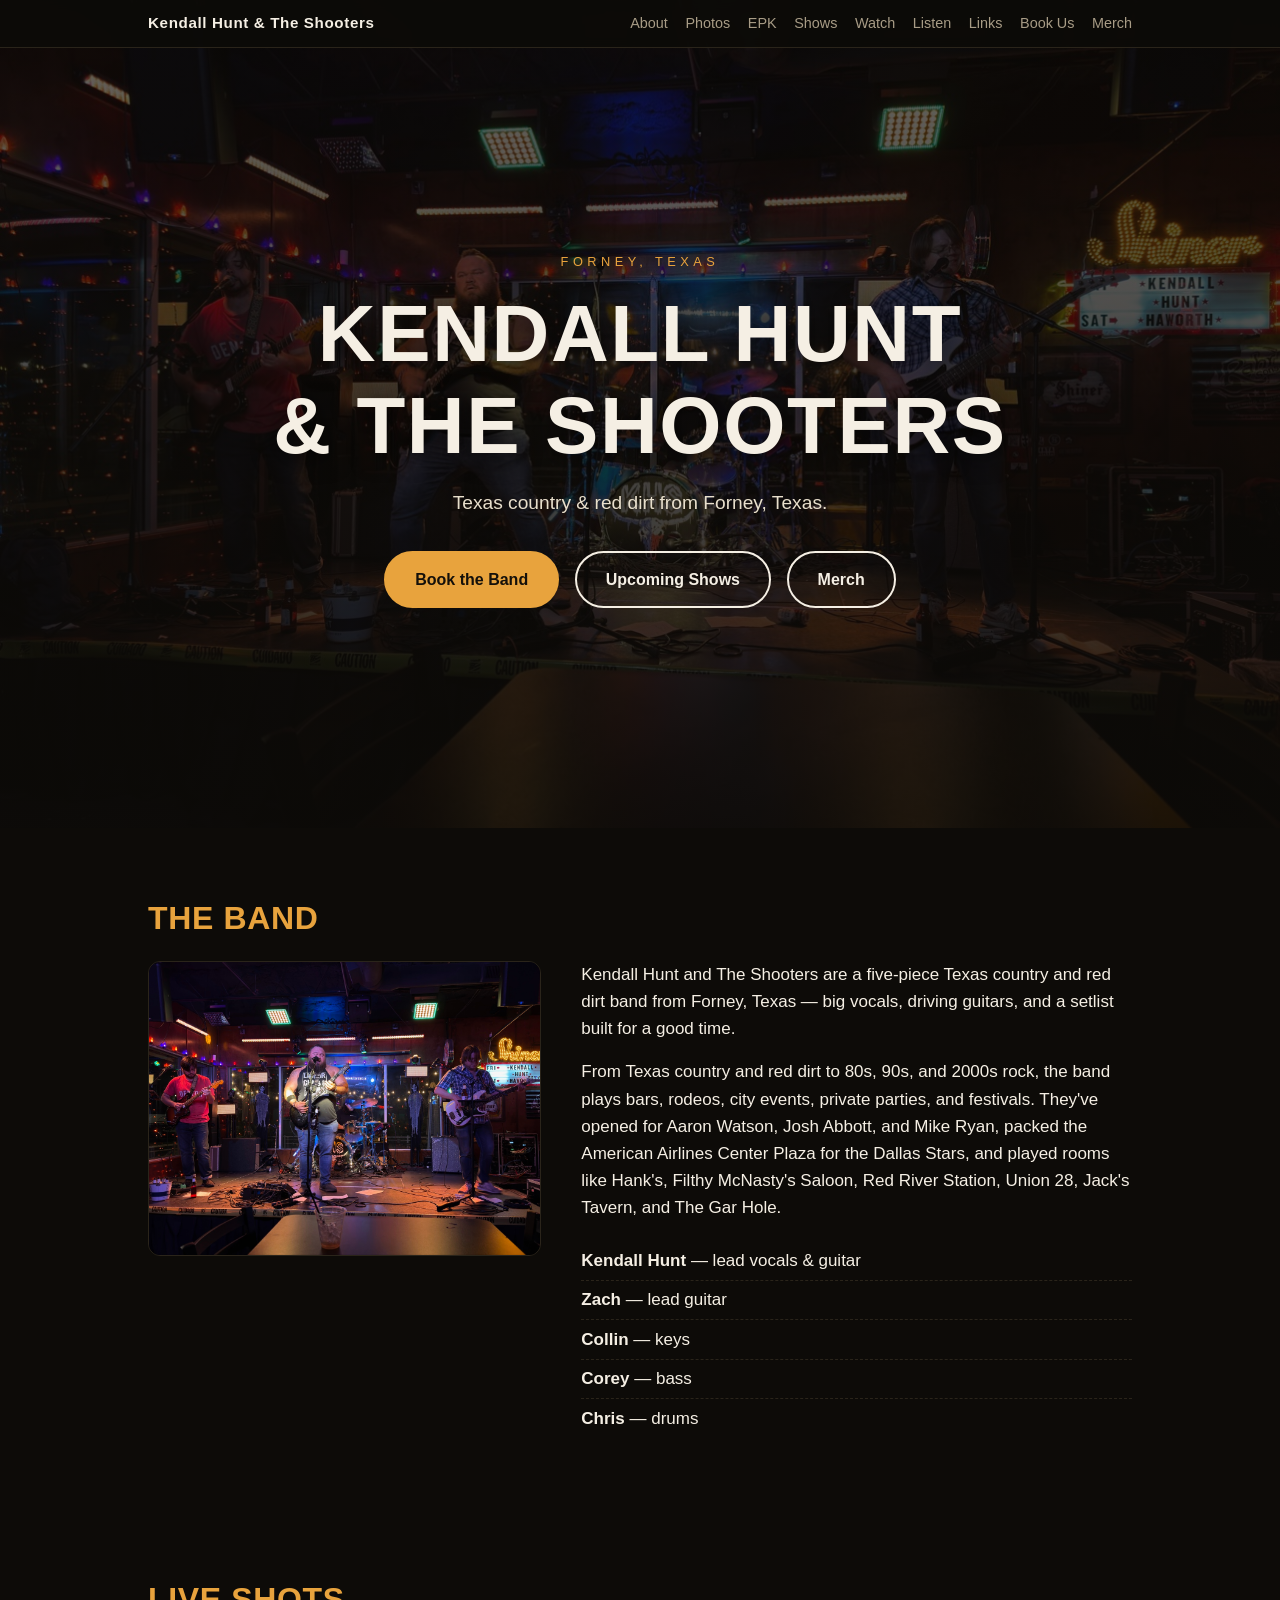
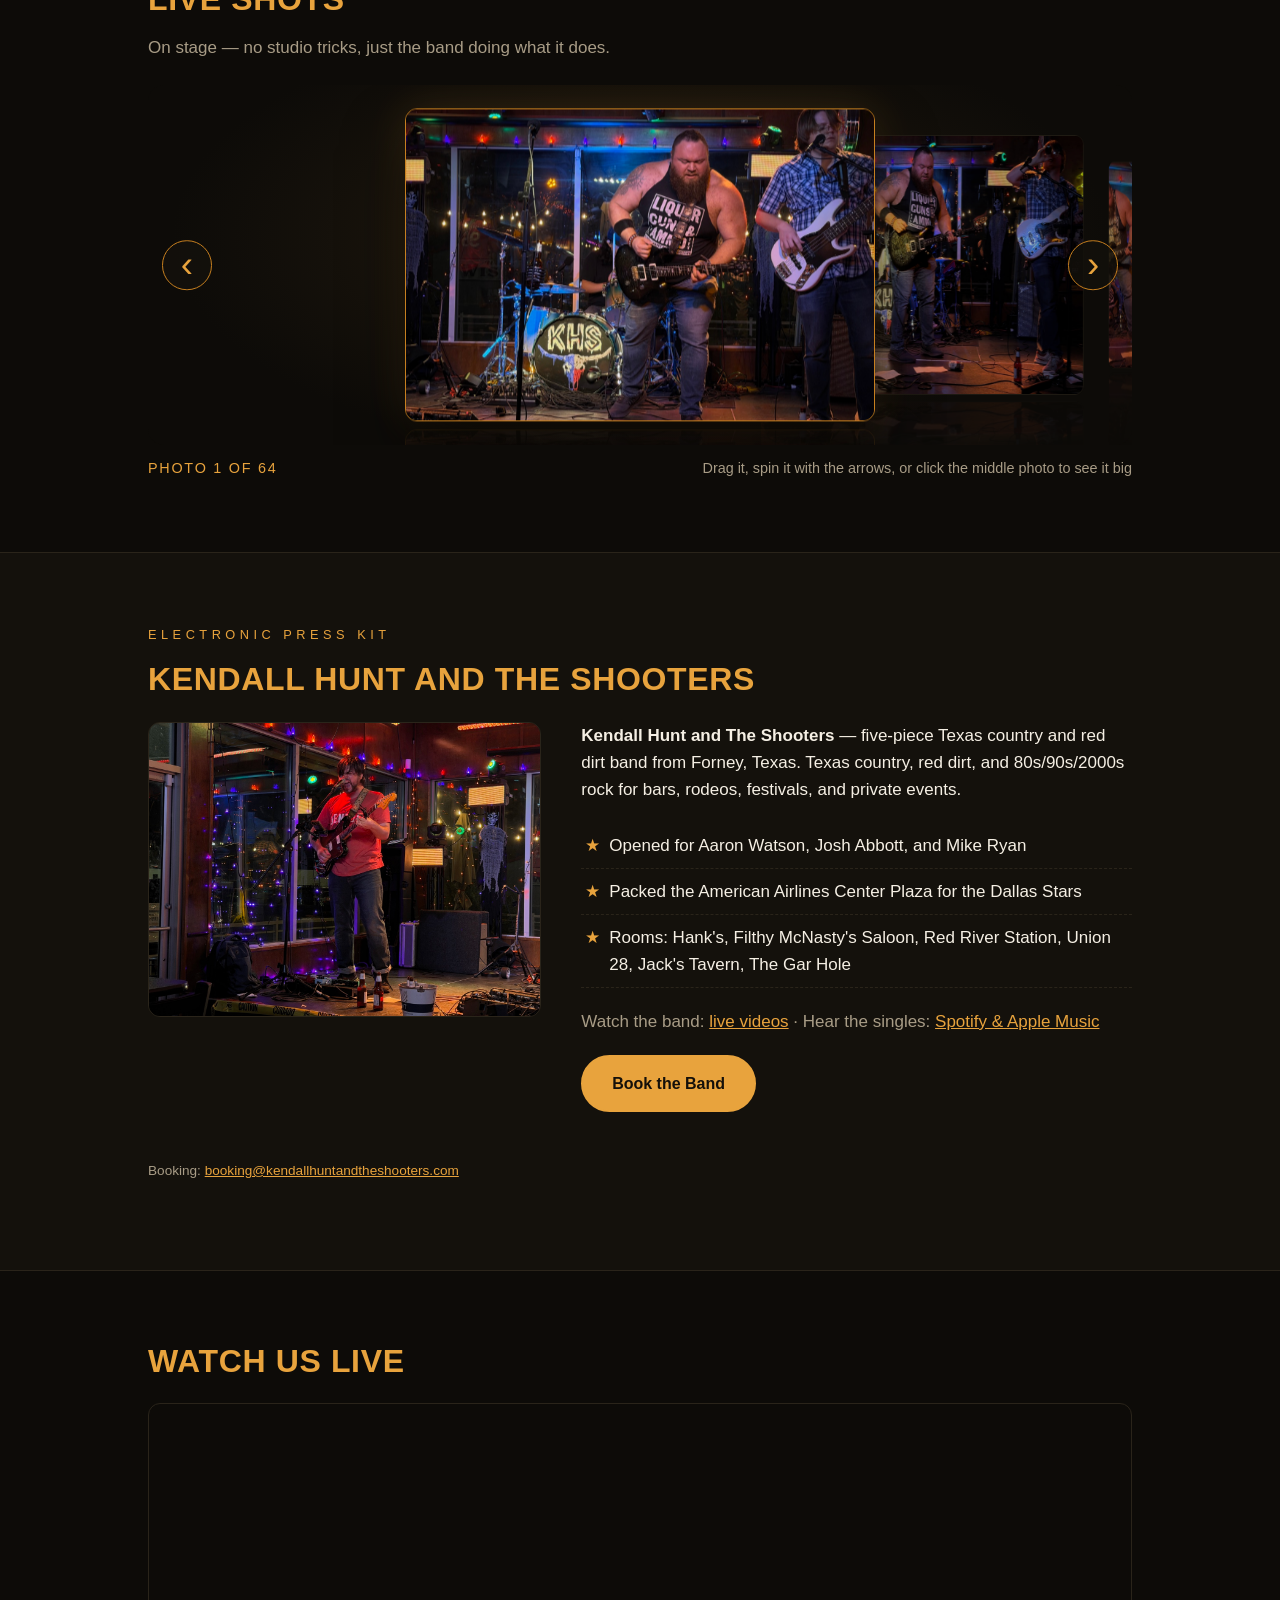
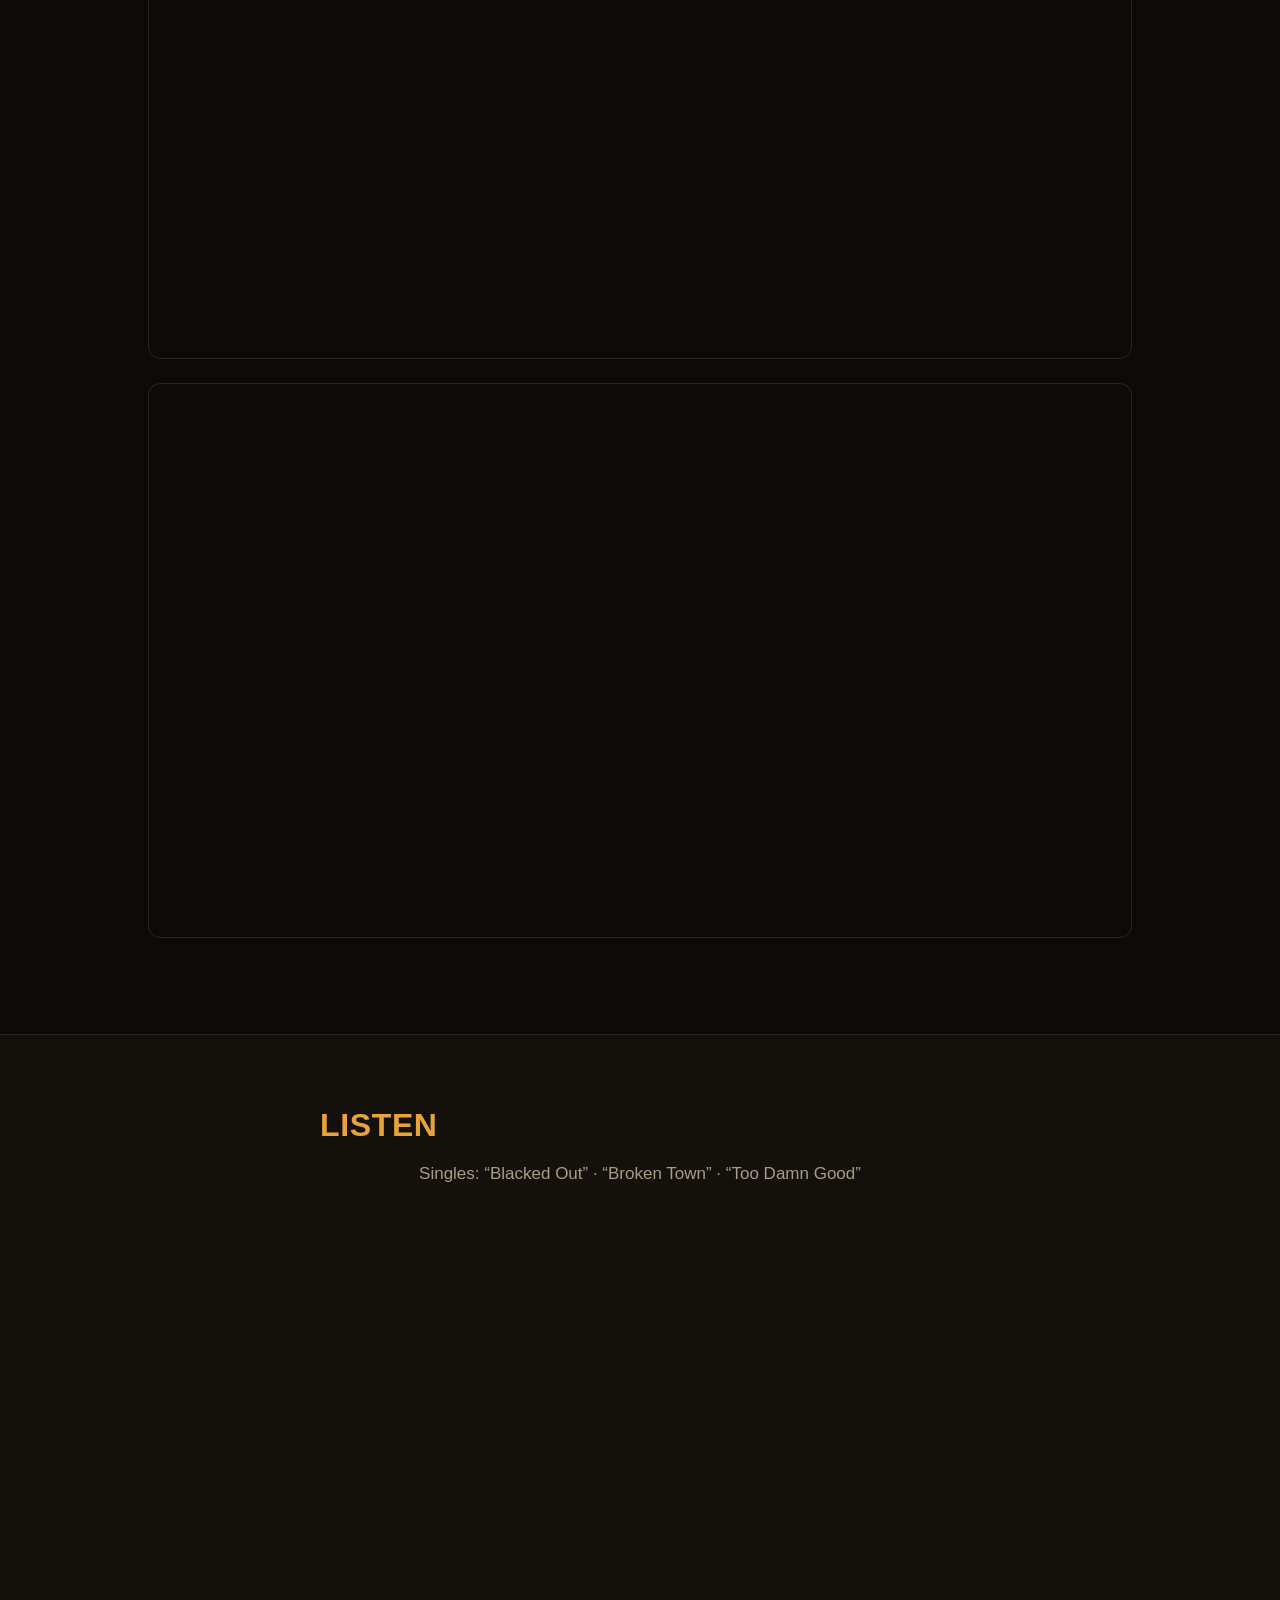
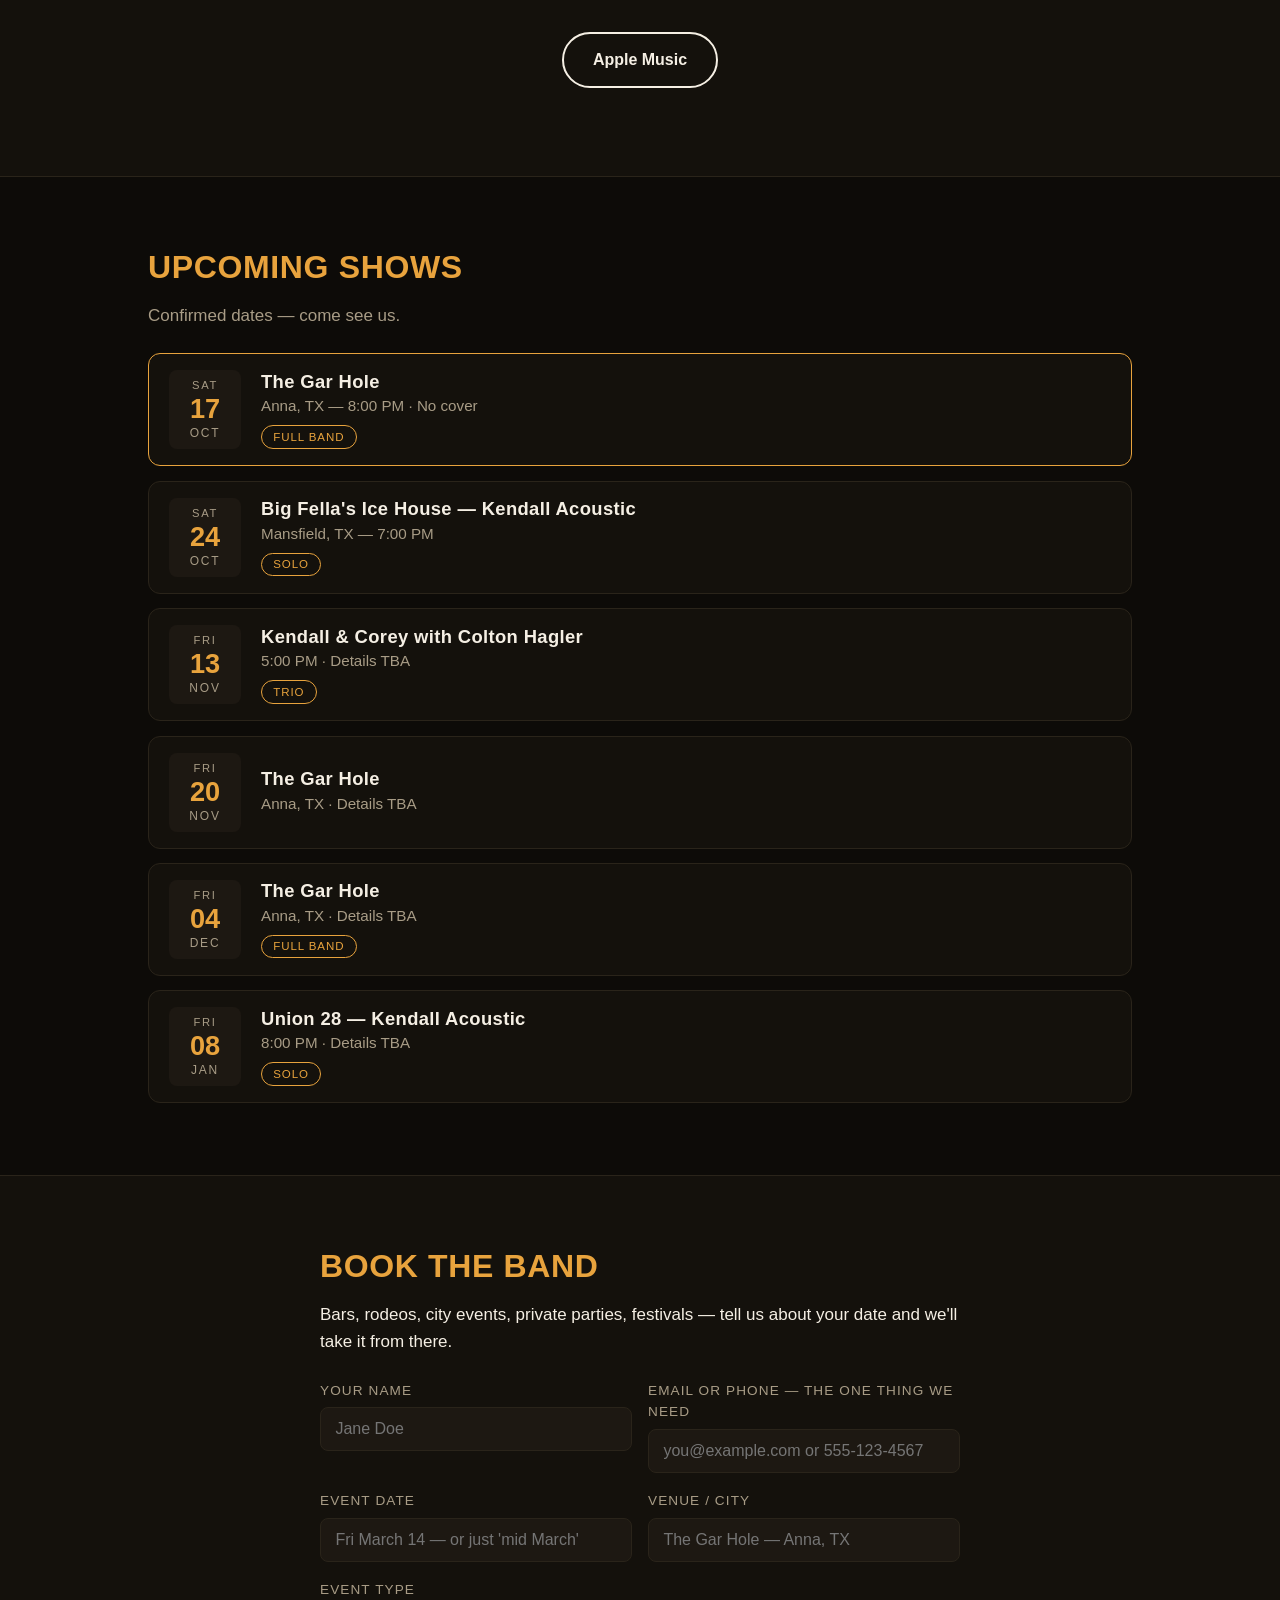
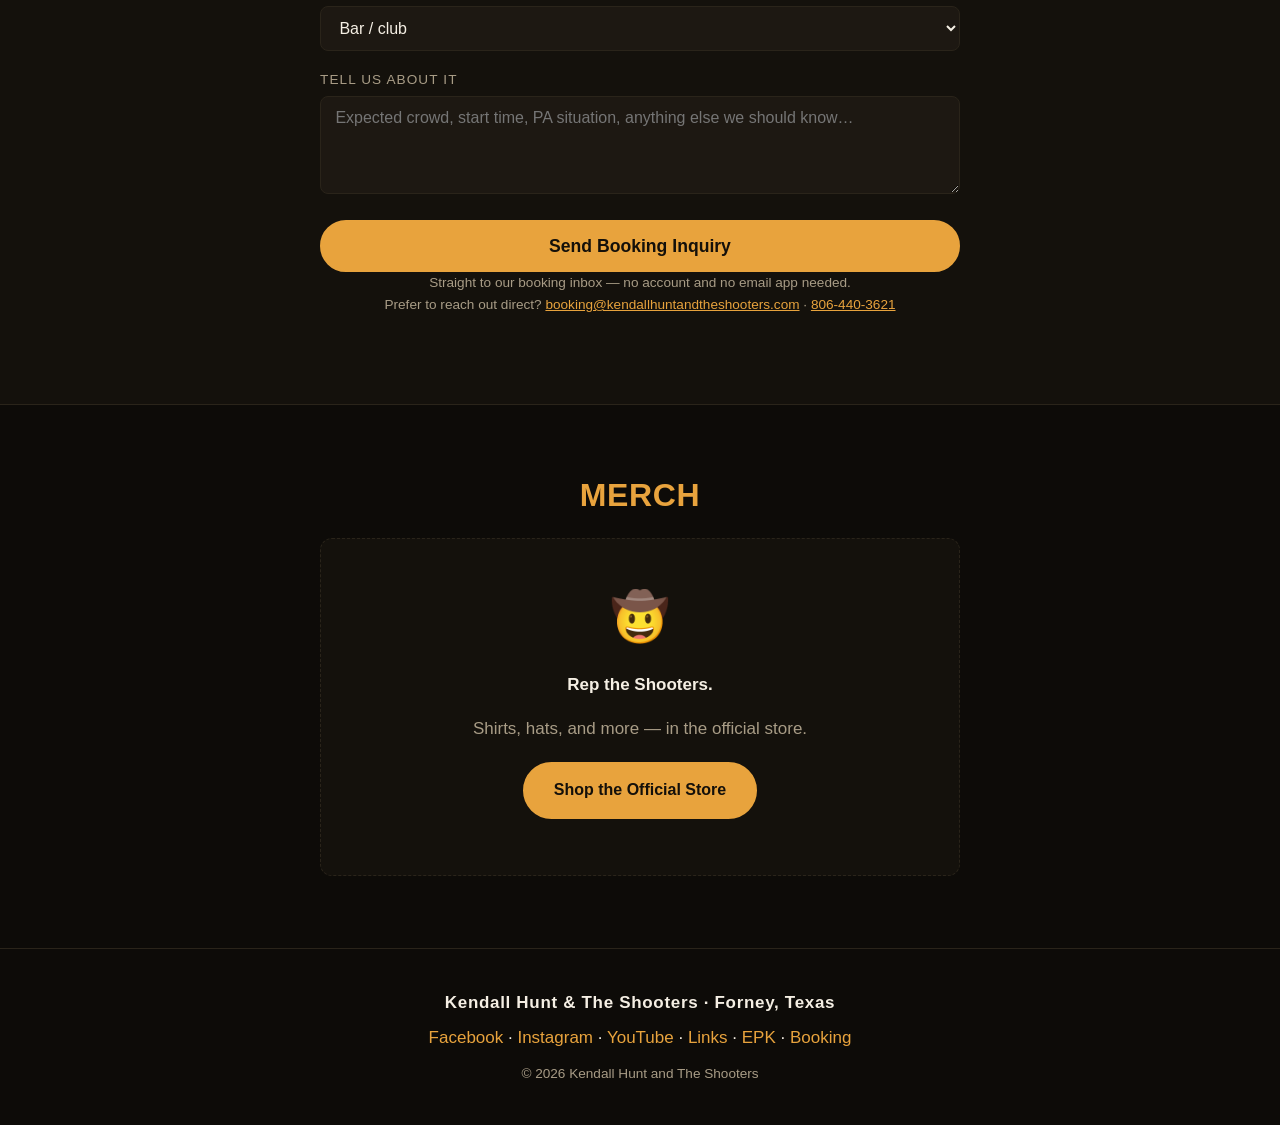
==== commit d0f74364: "Fix carousel stacking with layer order" ====
--- a/index.html
+++ b/index.html
@@ -5,7 +5,7 @@
 <meta name="viewport" content="width=device-width, initial-scale=1.0">
 <title>Kendall Hunt &amp; The Shooters — Texas Country | Red Dirt | Live Music</title>
 <meta name="description" content="Kendall Hunt & The Shooters: high-energy Texas country and red dirt band from Forney, TX. Upcoming shows, booking, and merch.">
-<link rel="stylesheet" href="styles.css?v=20261027d">
+<link rel="stylesheet" href="styles.css?v=20261027e">
 </head>
 <body>
 
--- a/styles.css
+++ b/styles.css
@@ -190,7 +190,7 @@
 /* Coverflow carousel: the gallery centerpiece. Center photo big and lit,
    neighbours angled away in 3D so it reads as a gallery the second you see it. */
 .carousel { position: relative; height: 360px; margin-top: 1.5rem; perspective: 1150px; overflow: hidden; outline: none; user-select: none; -webkit-user-select: none; touch-action: pan-y; background: radial-gradient(ellipse 70% 90% at 50% 42%, #241c10 0%, var(--bg) 68%); border-radius: 16px; }
-.carousel-track { position: absolute; inset: 0; transform-style: preserve-3d; }
+.carousel-track { position: absolute; inset: 0; }
 .carousel-track img { position: absolute; left: 50%; top: 50%; width: min(470px, 66vw); aspect-ratio: 3 / 2; object-fit: cover; border-radius: 12px; border: 1px solid var(--line); cursor: pointer; -webkit-user-drag: none; -webkit-box-reflect: below 8px linear-gradient(transparent 64%, rgba(255,255,255,.14)); will-change: transform; }
 .carousel-track img.is-active { border-color: var(--amber-dark); box-shadow: 0 34px 60px rgba(0,0,0,.6), 0 0 44px rgba(232,163,61,.16); cursor: zoom-in; }
 .carousel-track img:not(.is-active):hover { filter: brightness(1.12) saturate(1.05) !important; }
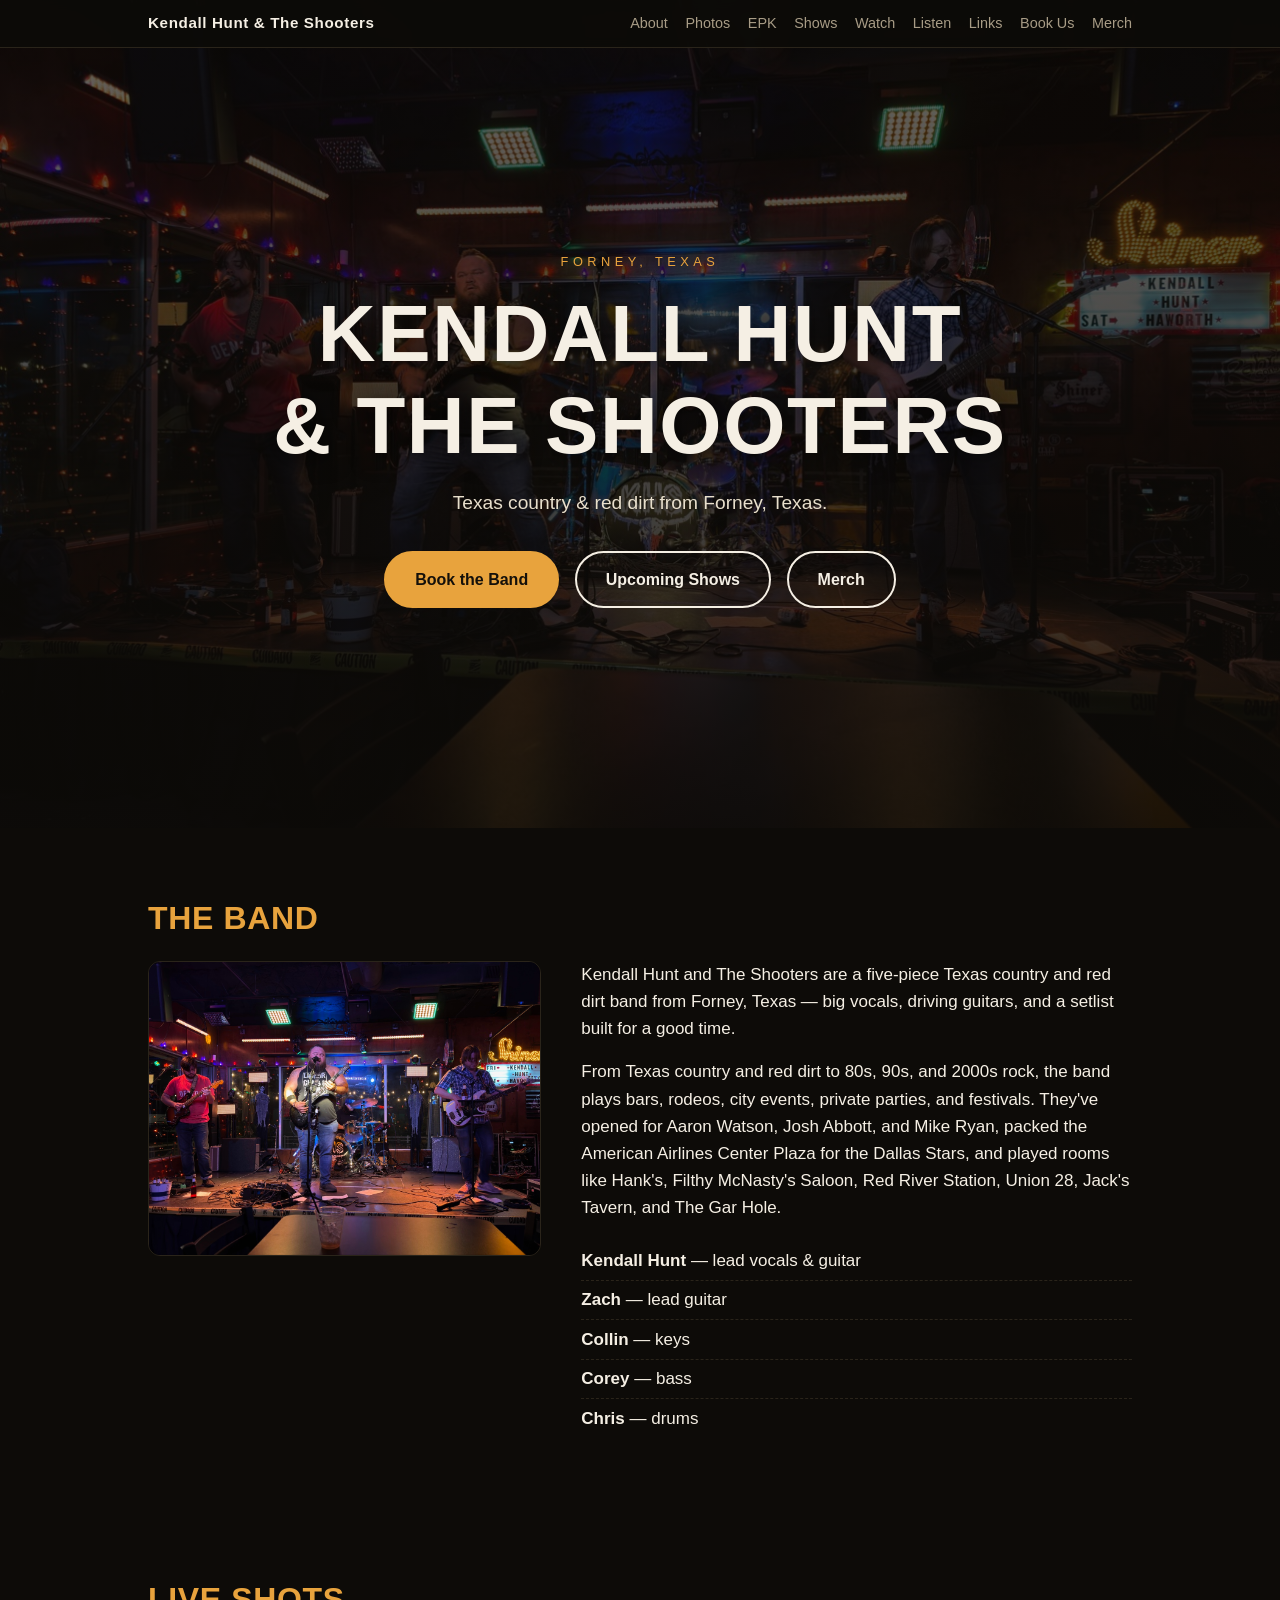
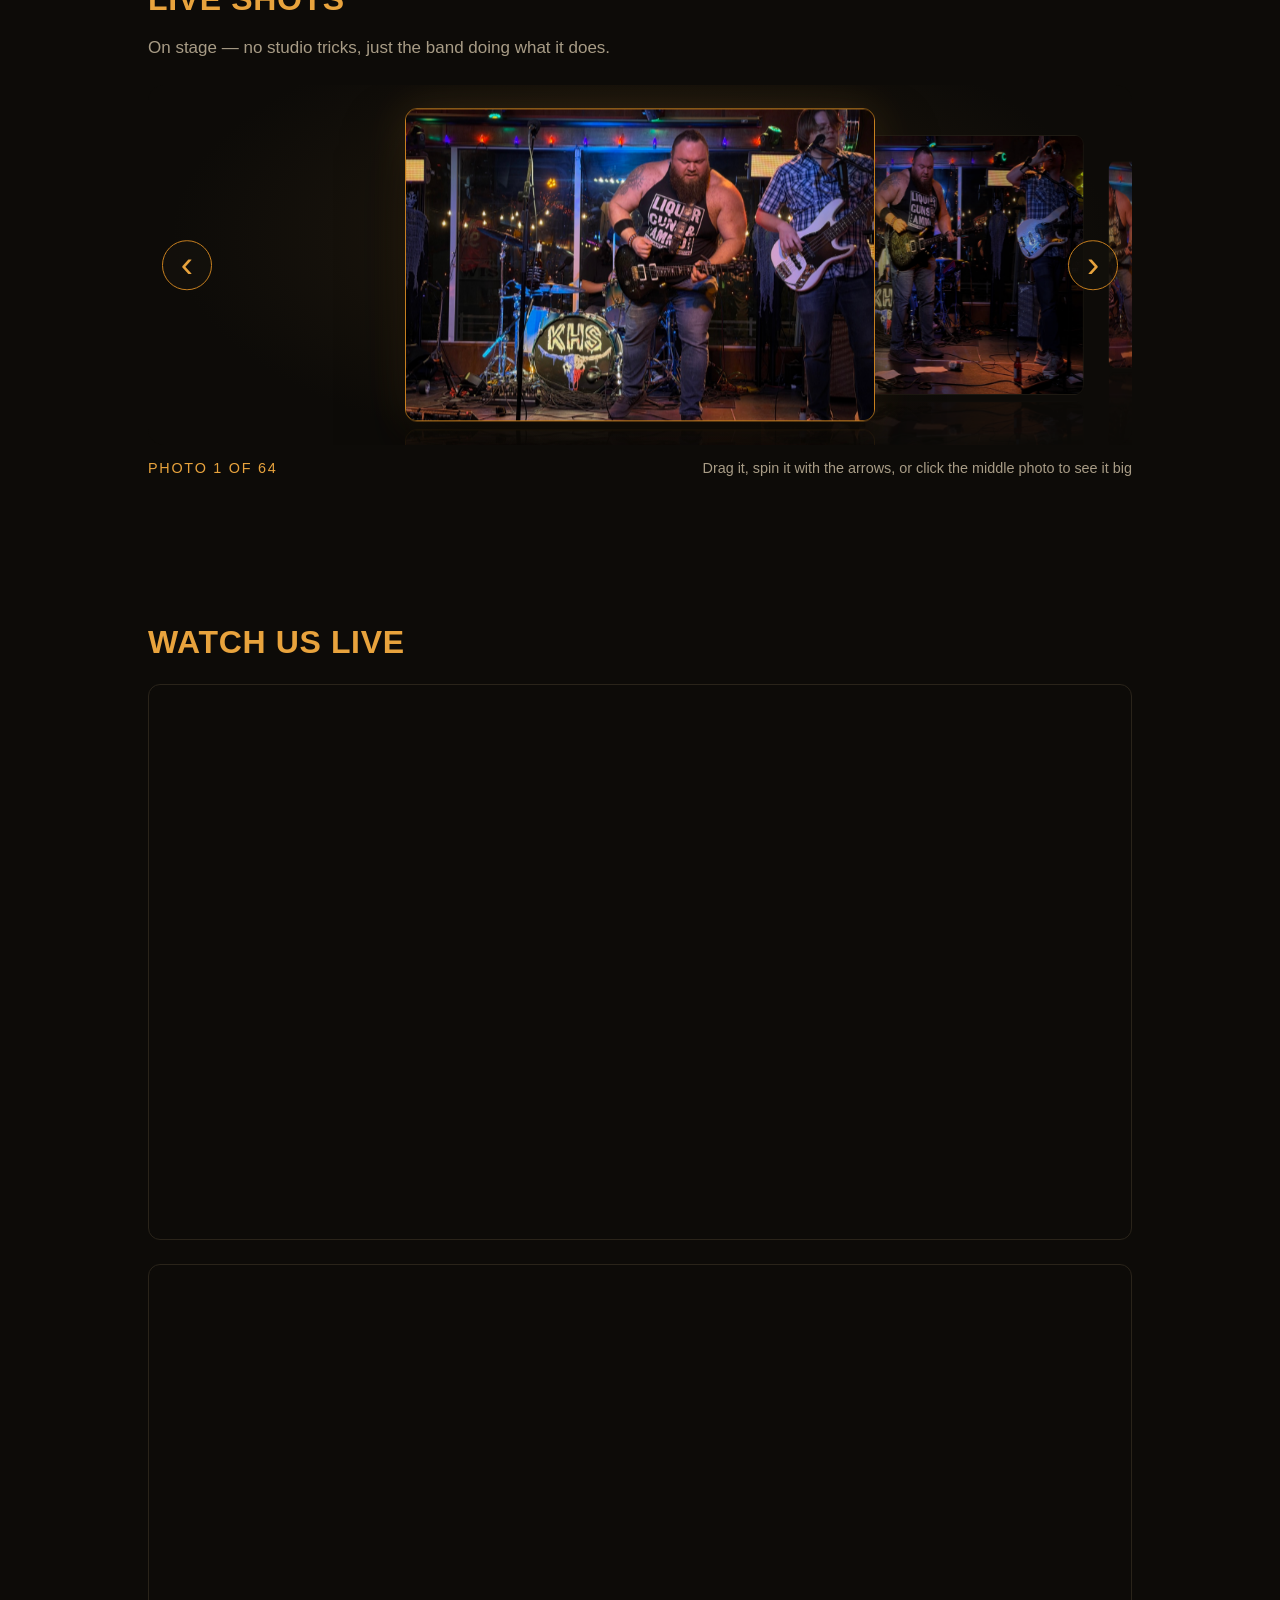
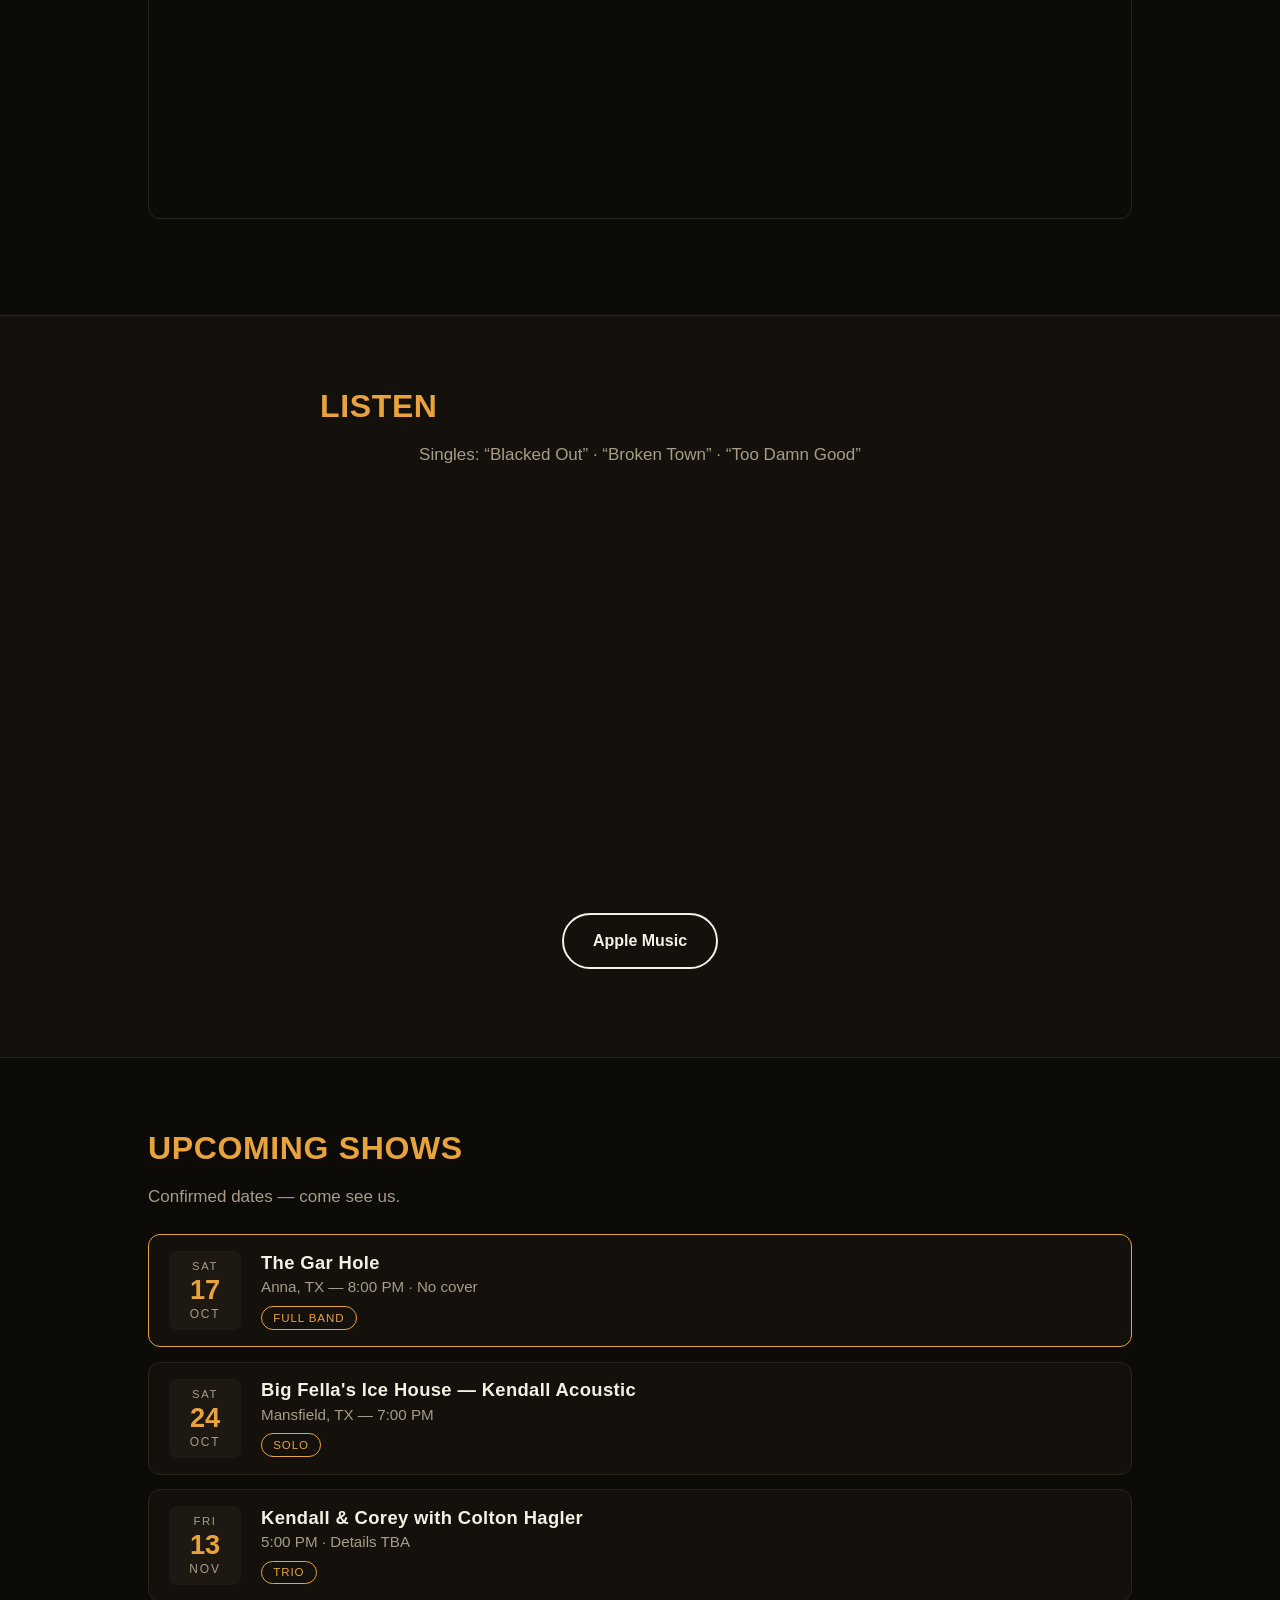
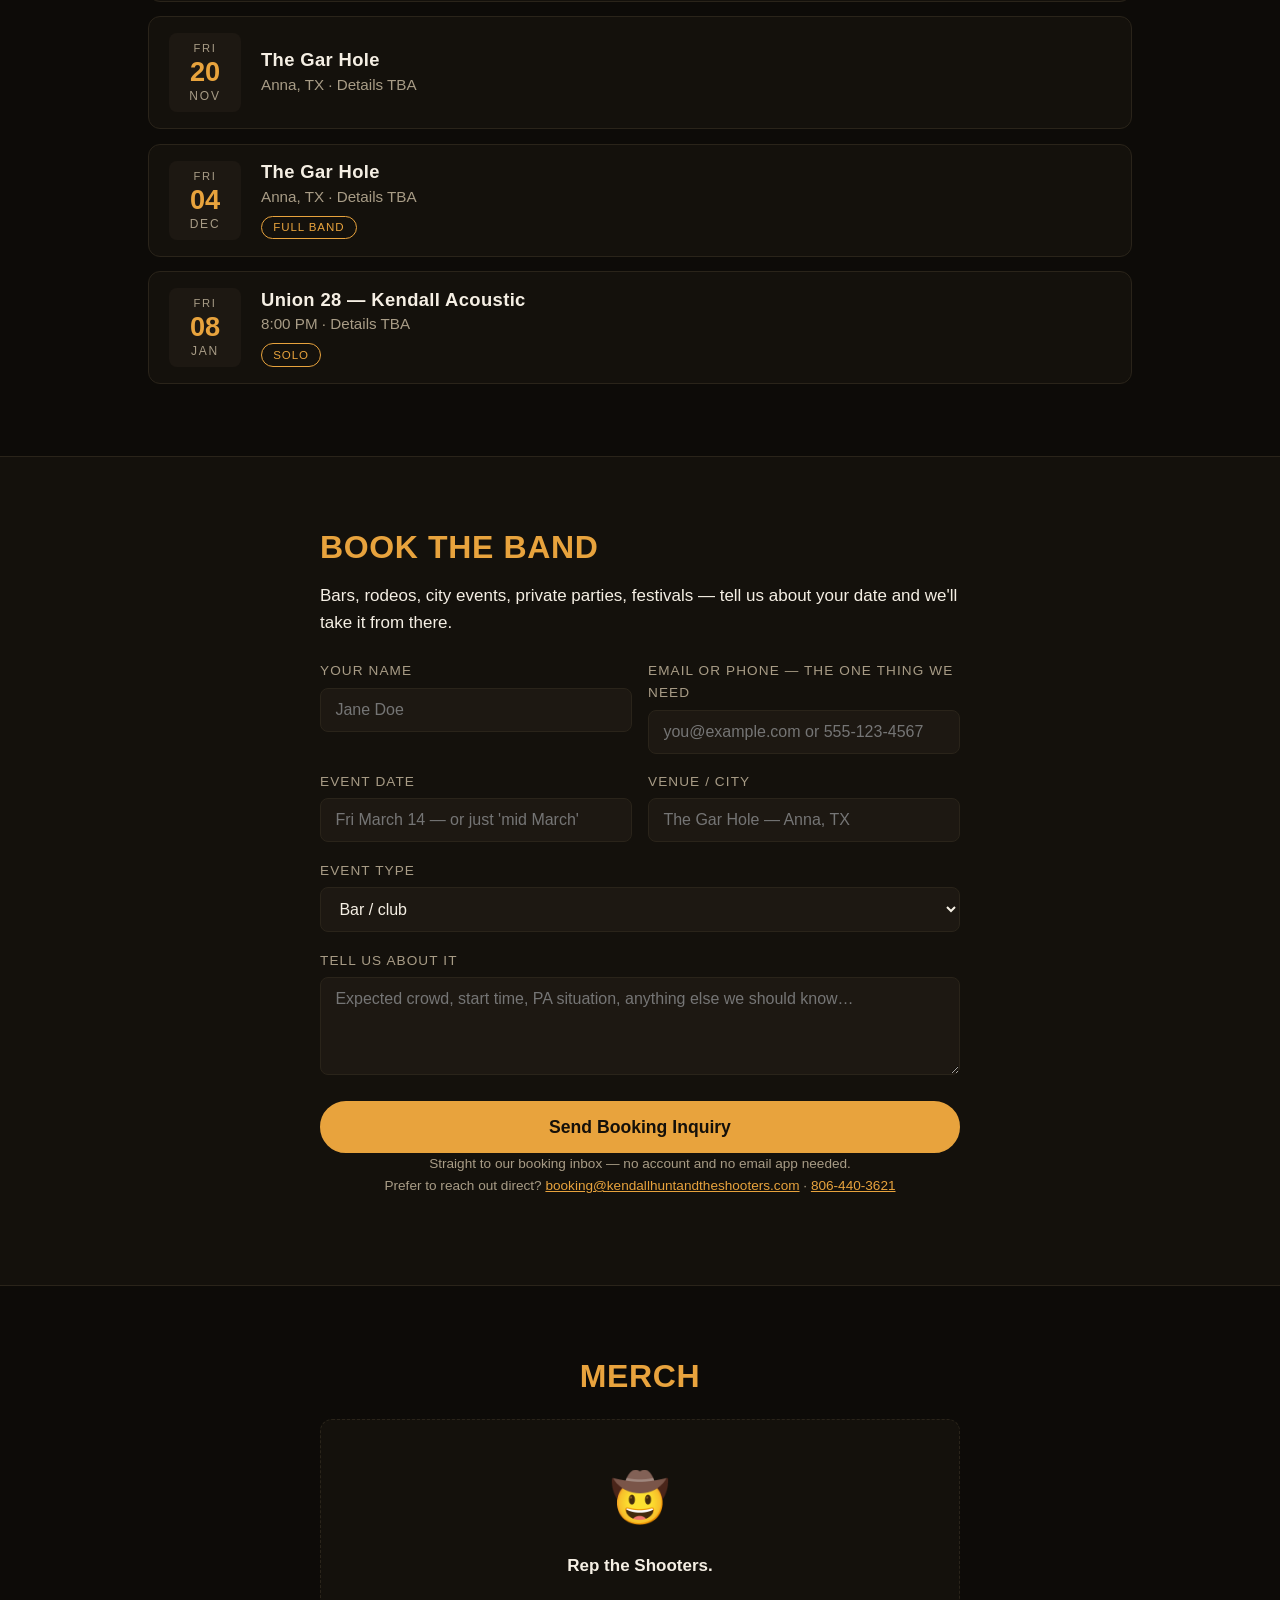
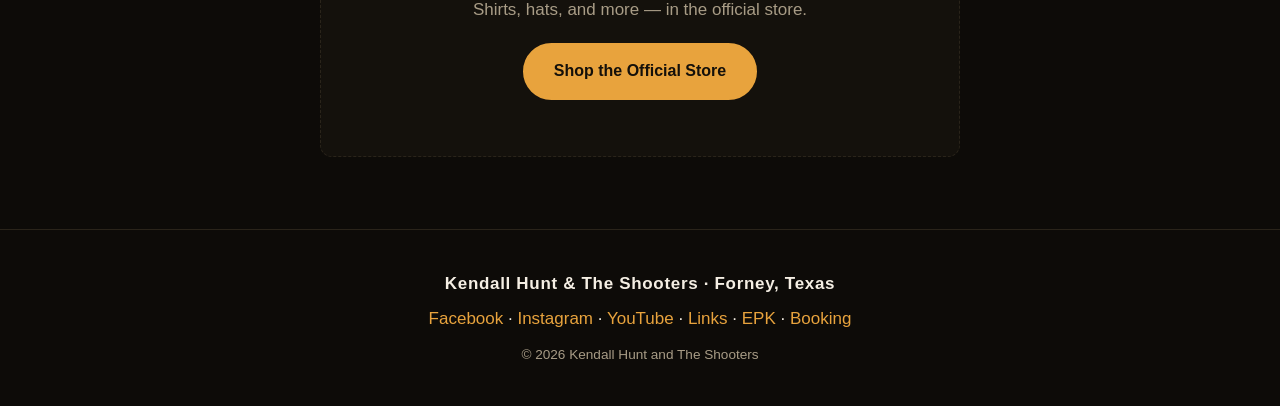
==== commit 8dae7529: "Remove homepage EPK section" ====
--- a/index.html
+++ b/index.html
@@ -137,27 +137,6 @@
   </div>
 </section>
 
-<section class="section section-dark" id="epk">
-  <div class="wrap">
-    <p class="kicker">Electronic Press Kit</p>
-    <h2>Kendall Hunt and The Shooters</h2>
-    <div class="about-grid">
-      <img src="images/epk.jpg" alt="Kendall Hunt performing live" class="about-photo">
-      <div>
-        <p><strong>Kendall Hunt and The Shooters</strong> — five-piece Texas country and red dirt band from Forney, Texas. Texas country, red dirt, and 80s/90s/2000s rock for bars, rodeos, festivals, and private events.</p>
-        <ul class="highlights">
-          <li>Opened for Aaron Watson, Josh Abbott, and Mike Ryan</li>
-          <li>Packed the American Airlines Center Plaza for the Dallas Stars</li>
-          <li>Rooms: Hank's, Filthy McNasty's Saloon, Red River Station, Union 28, Jack's Tavern, The Gar Hole</li>
-        </ul>
-        <p class="muted">Watch the band: <a href="#watch">live videos</a> · Hear the singles: <a href="#listen">Spotify &amp; Apple Music</a></p>
-        <p style="margin-top:1.25rem"><a class="btn btn-primary" href="#booking">Book the Band</a></p>
-      </div>
-    </div>
-    <p class="muted small" style="margin-top:2rem">Booking: <a href="mailto:booking@kendallhuntandtheshooters.com">booking@kendallhuntandtheshooters.com</a></p>
-  </div>
-</section>
-
 <section class="section" id="watch">
   <div class="wrap">
     <h2>Watch Us Live</h2>
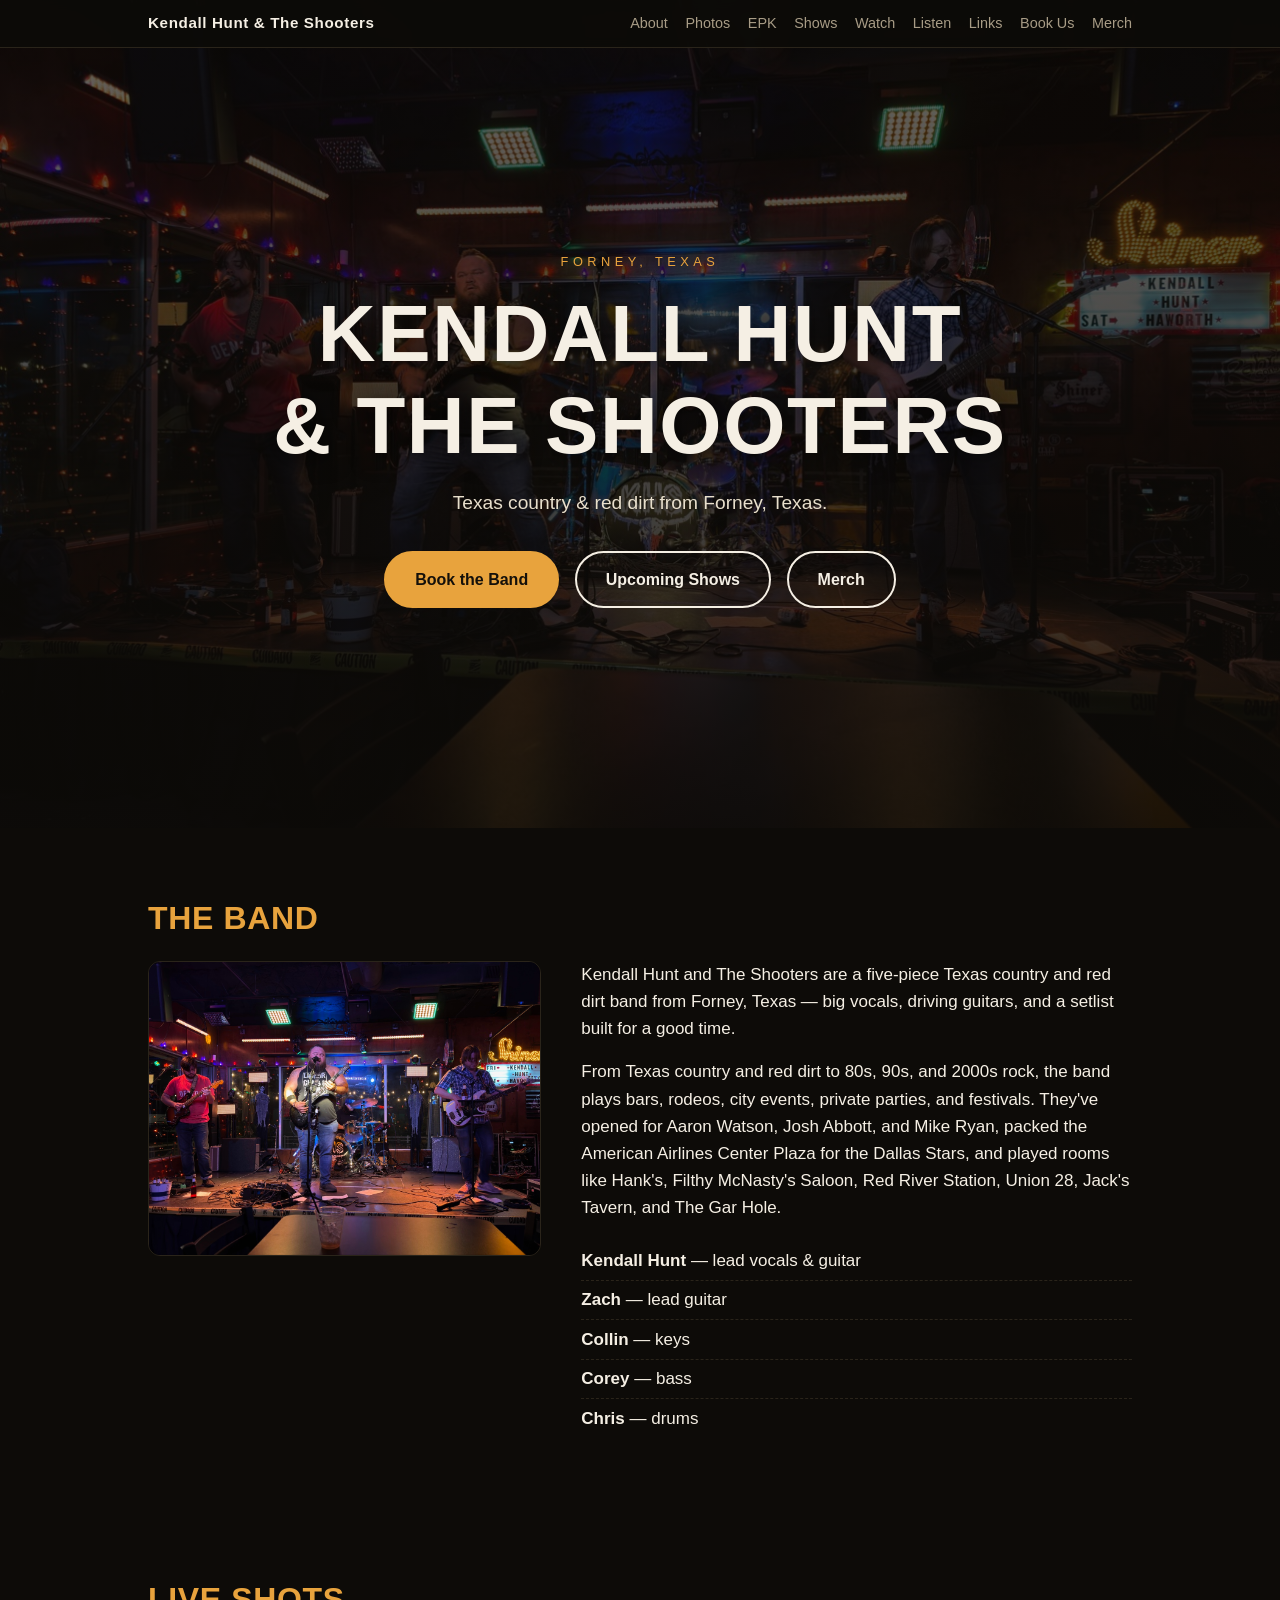
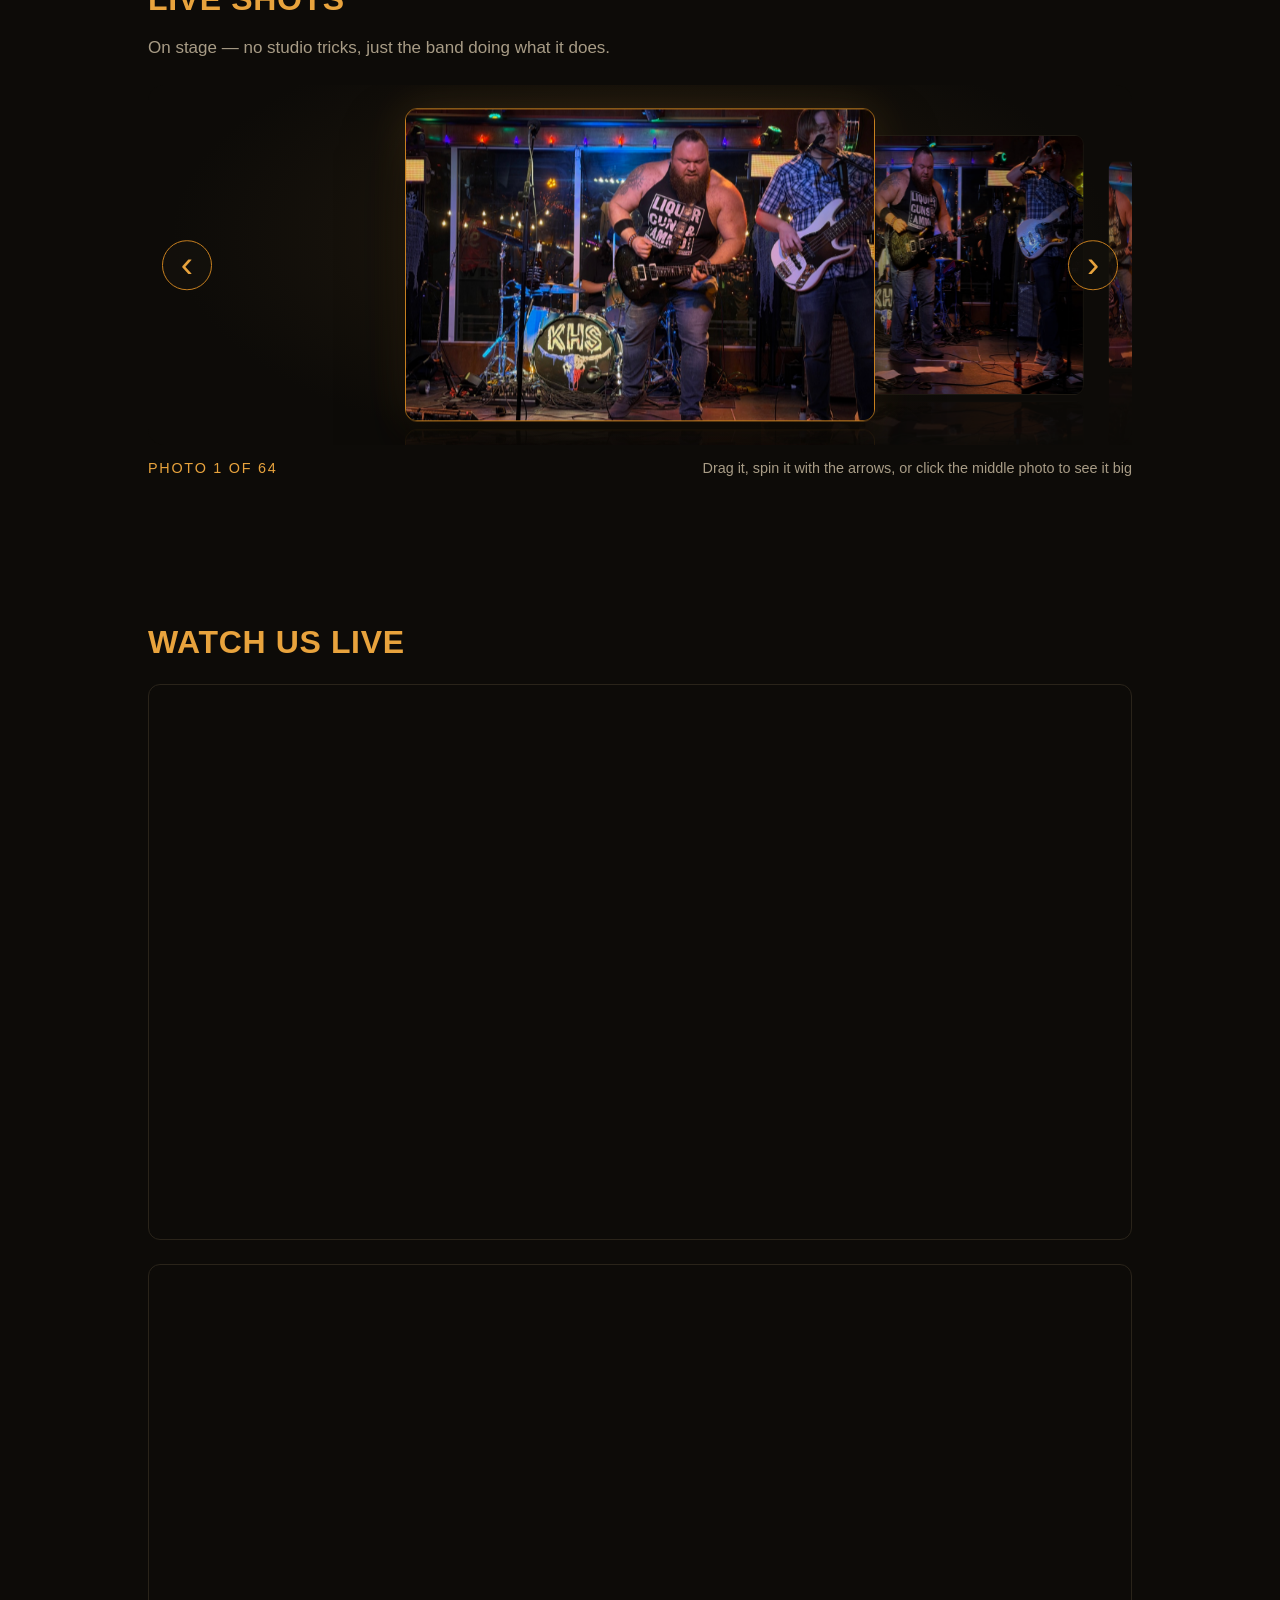
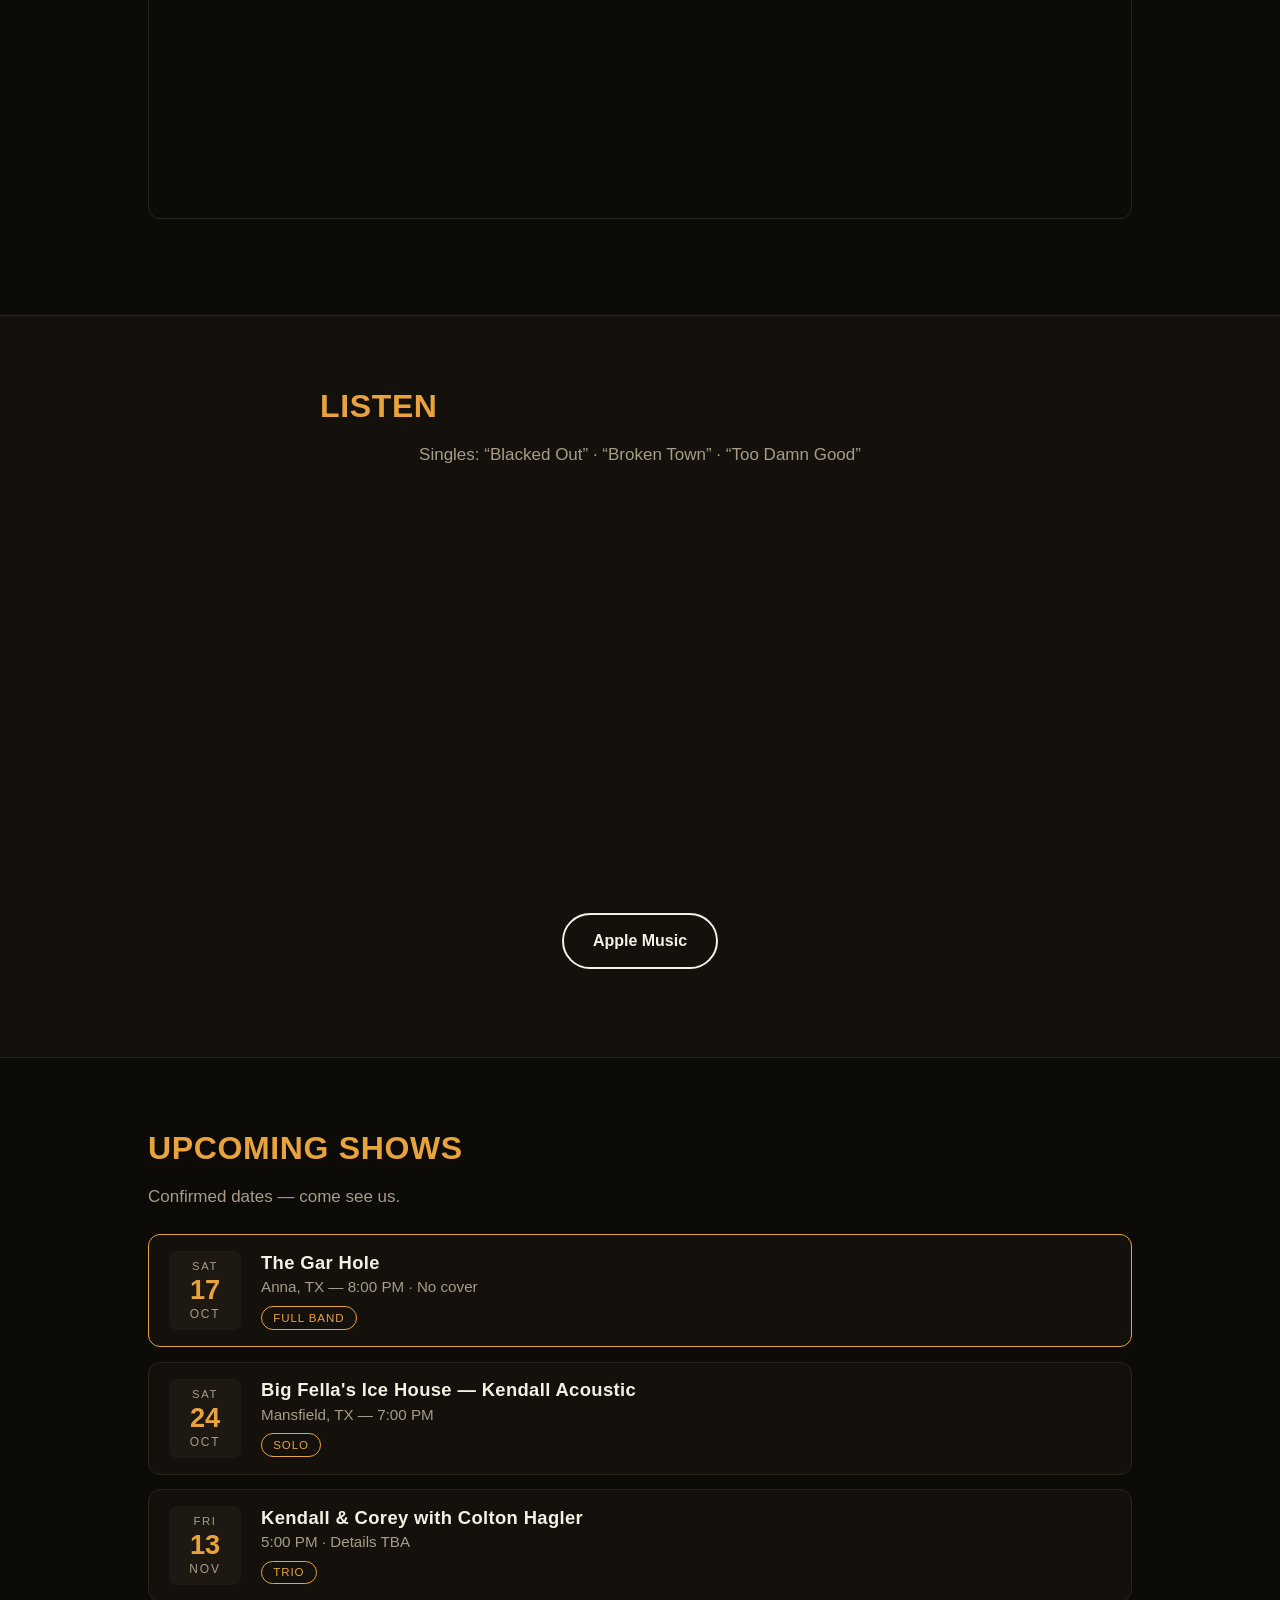
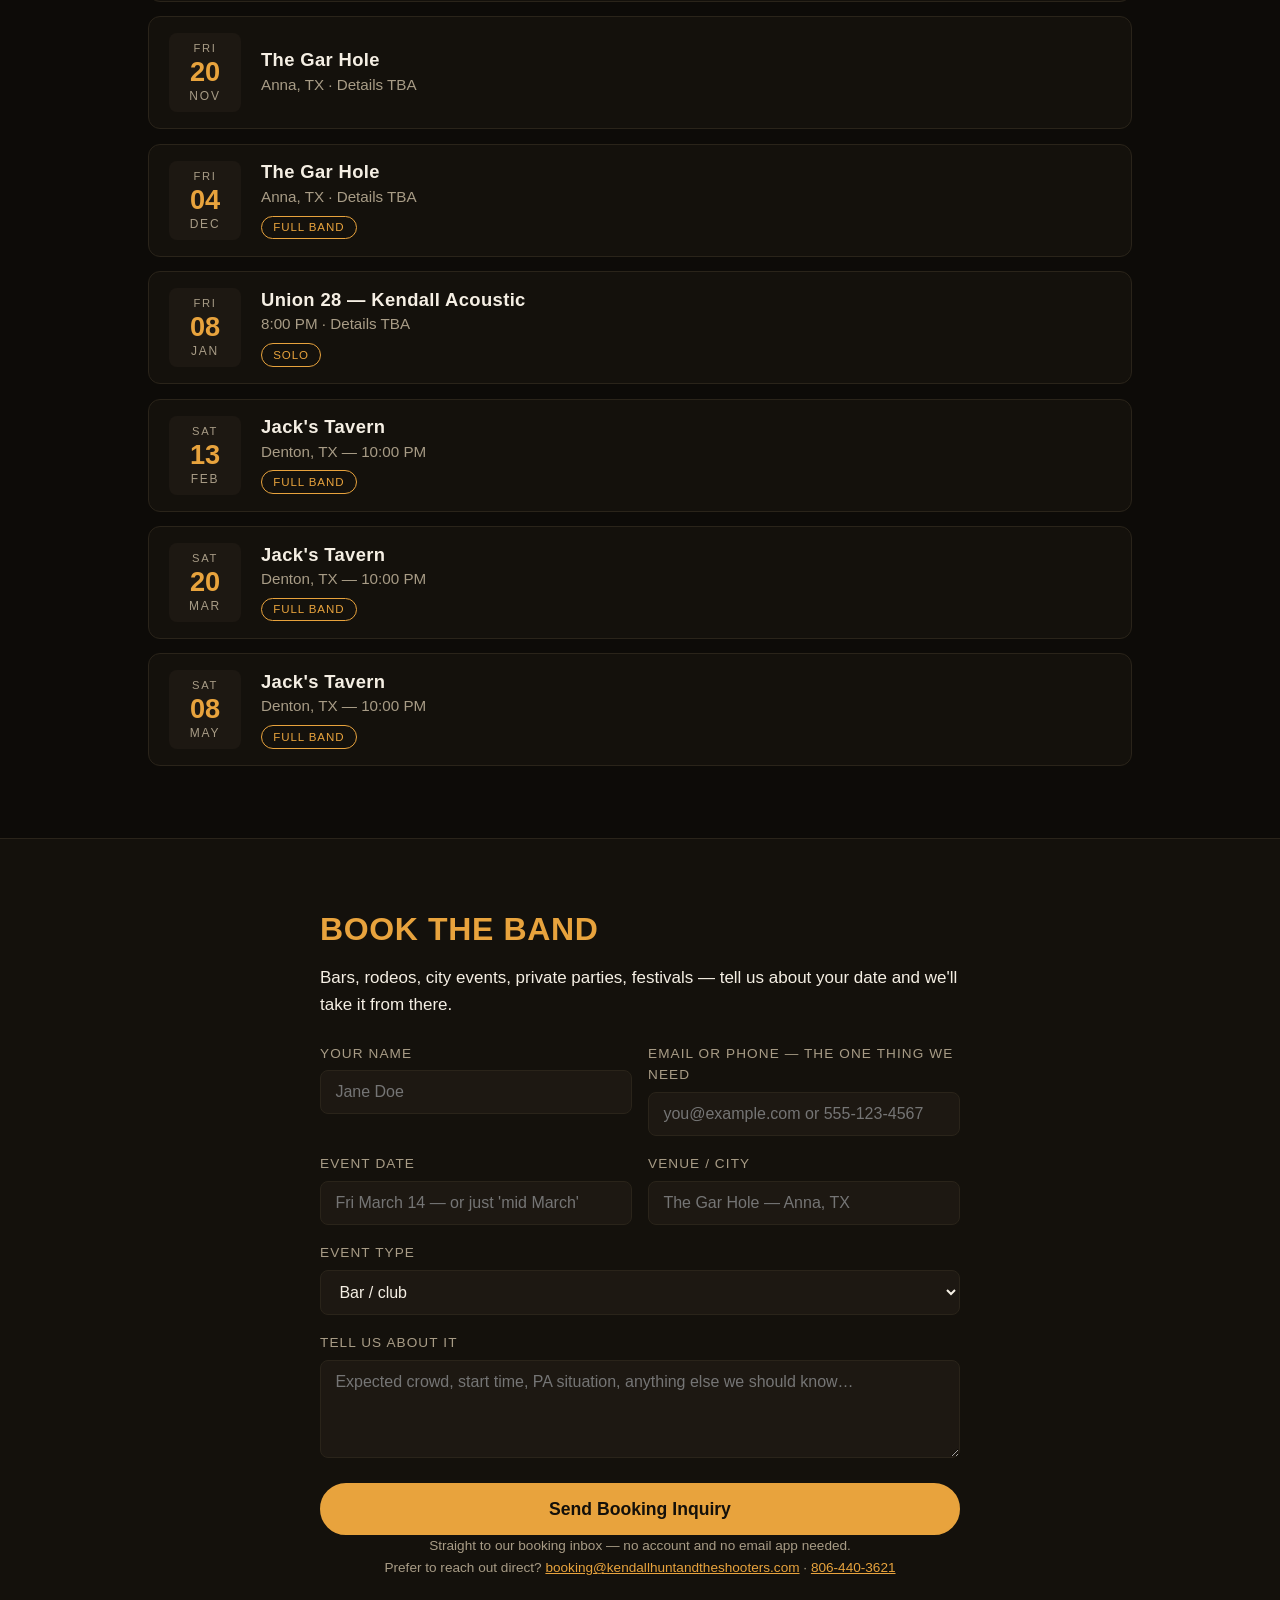
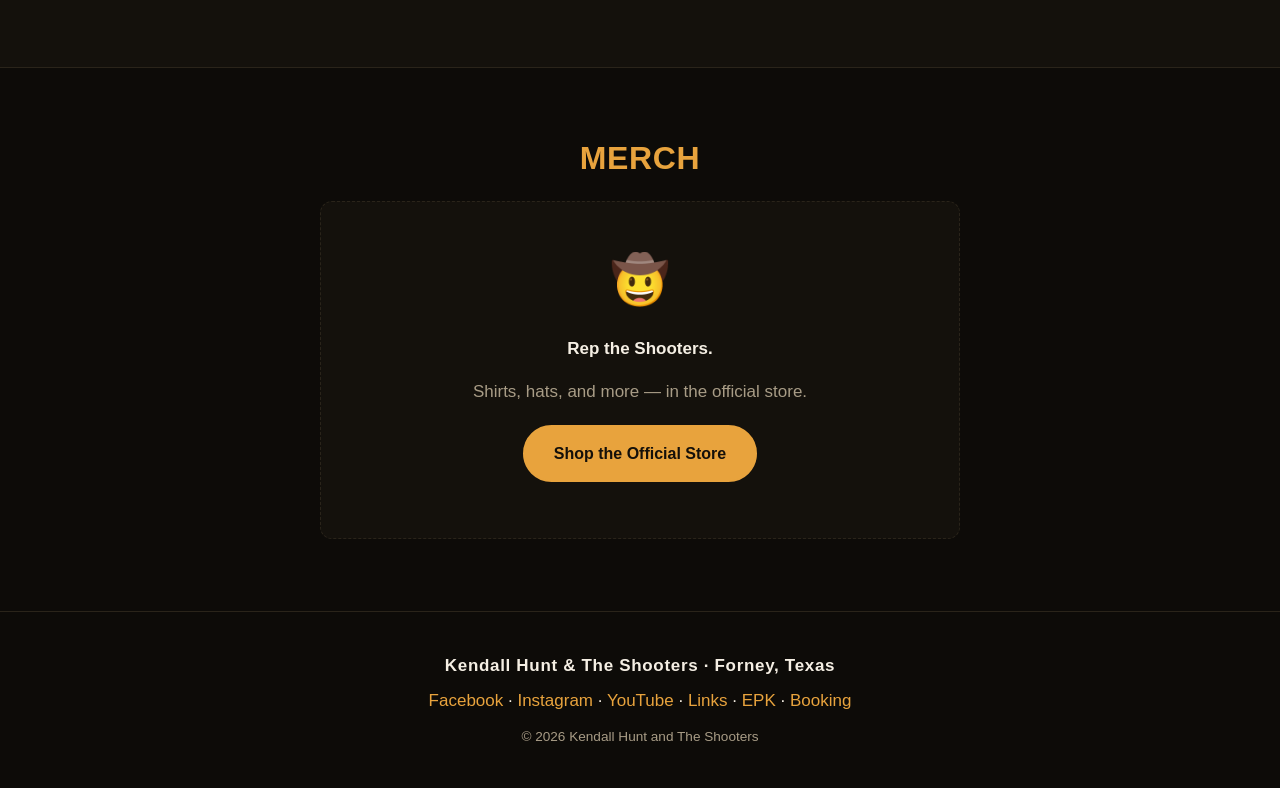
==== commit 609589a6: "Add Jack's Tavern 2027 dates" ====
--- a/index.html
+++ b/index.html
@@ -219,6 +219,33 @@
         </div>
       </article>
 
+      <article class="show">
+        <div class="show-date"><span class="dow">SAT</span><span class="day">13</span><span class="mon">FEB</span></div>
+        <div class="show-info">
+          <h3>Jack's Tavern</h3>
+          <p>Denton, TX — 10:00 PM</p>
+          <span class="badge">Full band</span>
+        </div>
+      </article>
+
+      <article class="show">
+        <div class="show-date"><span class="dow">SAT</span><span class="day">20</span><span class="mon">MAR</span></div>
+        <div class="show-info">
+          <h3>Jack's Tavern</h3>
+          <p>Denton, TX — 10:00 PM</p>
+          <span class="badge">Full band</span>
+        </div>
+      </article>
+
+      <article class="show">
+        <div class="show-date"><span class="dow">SAT</span><span class="day">08</span><span class="mon">MAY</span></div>
+        <div class="show-info">
+          <h3>Jack's Tavern</h3>
+          <p>Denton, TX — 10:00 PM</p>
+          <span class="badge">Full band</span>
+        </div>
+      </article>
+
     </div>
   </div>
 </section>
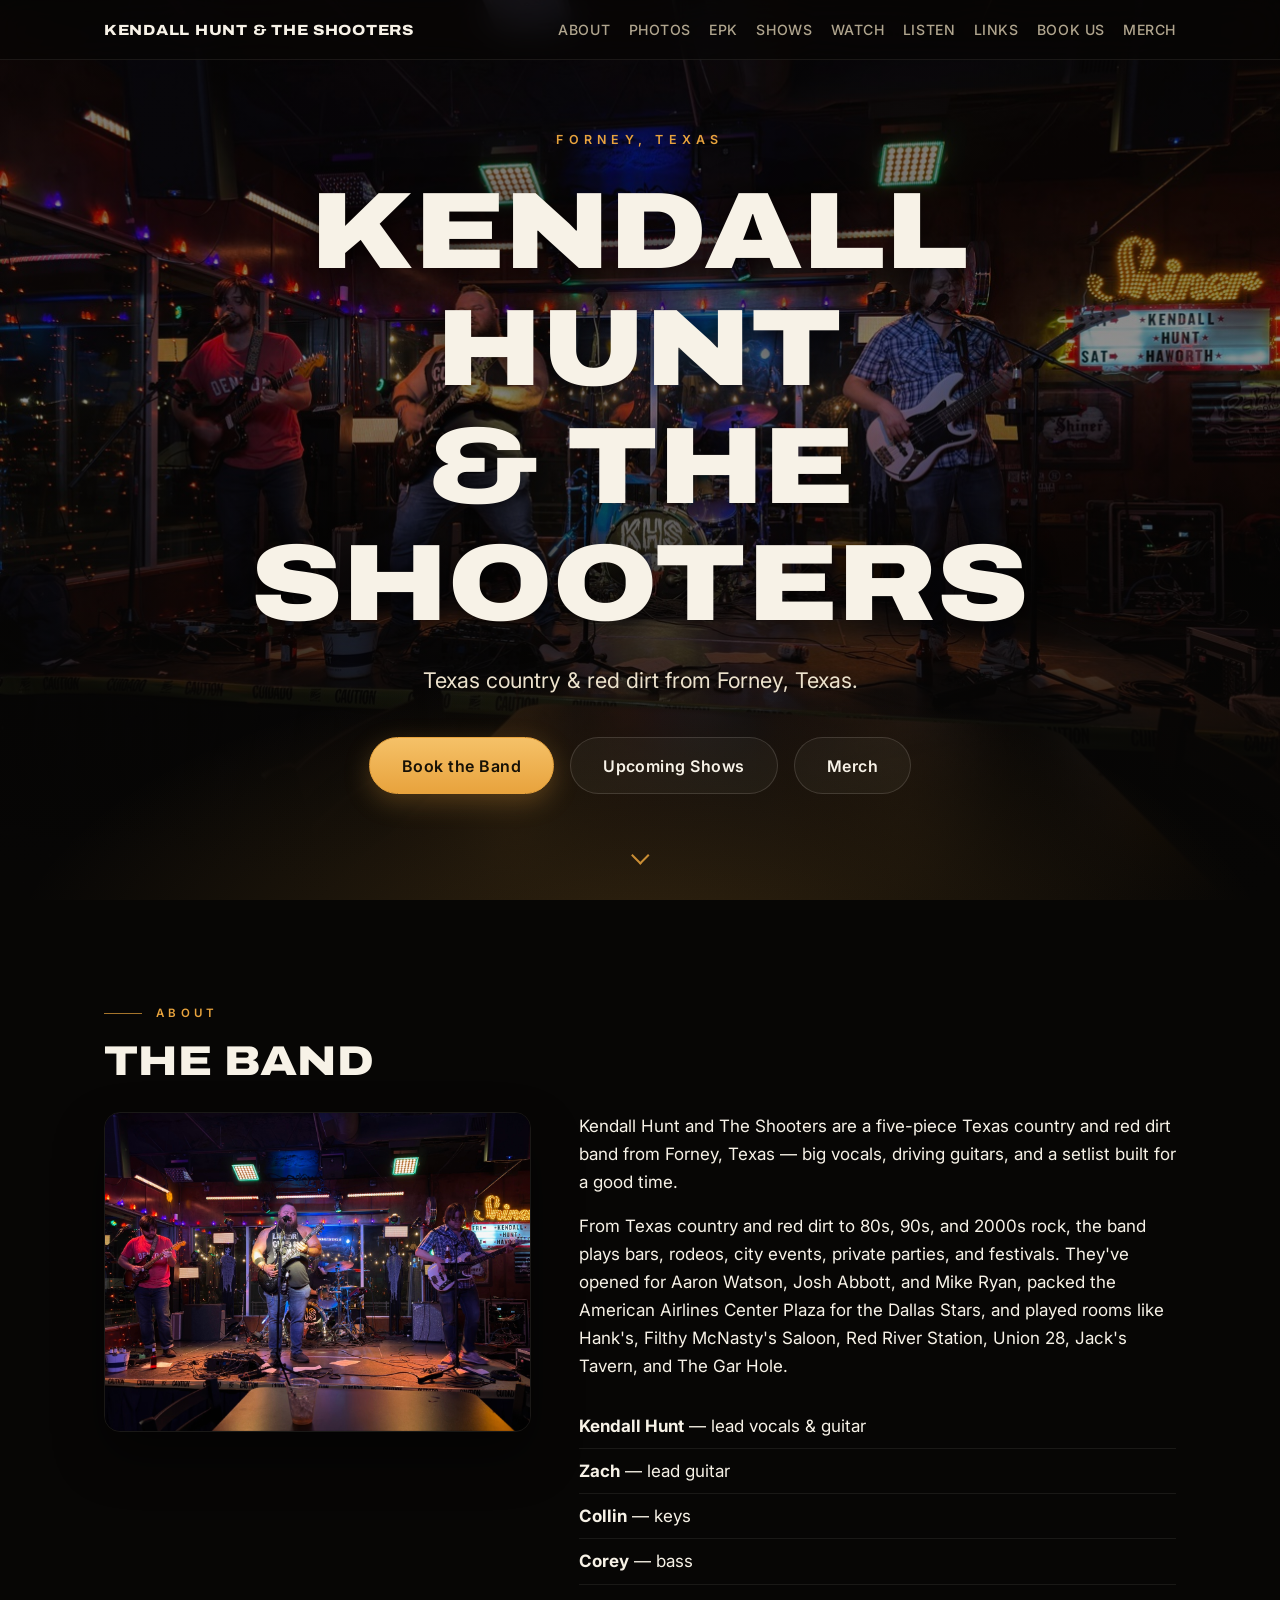
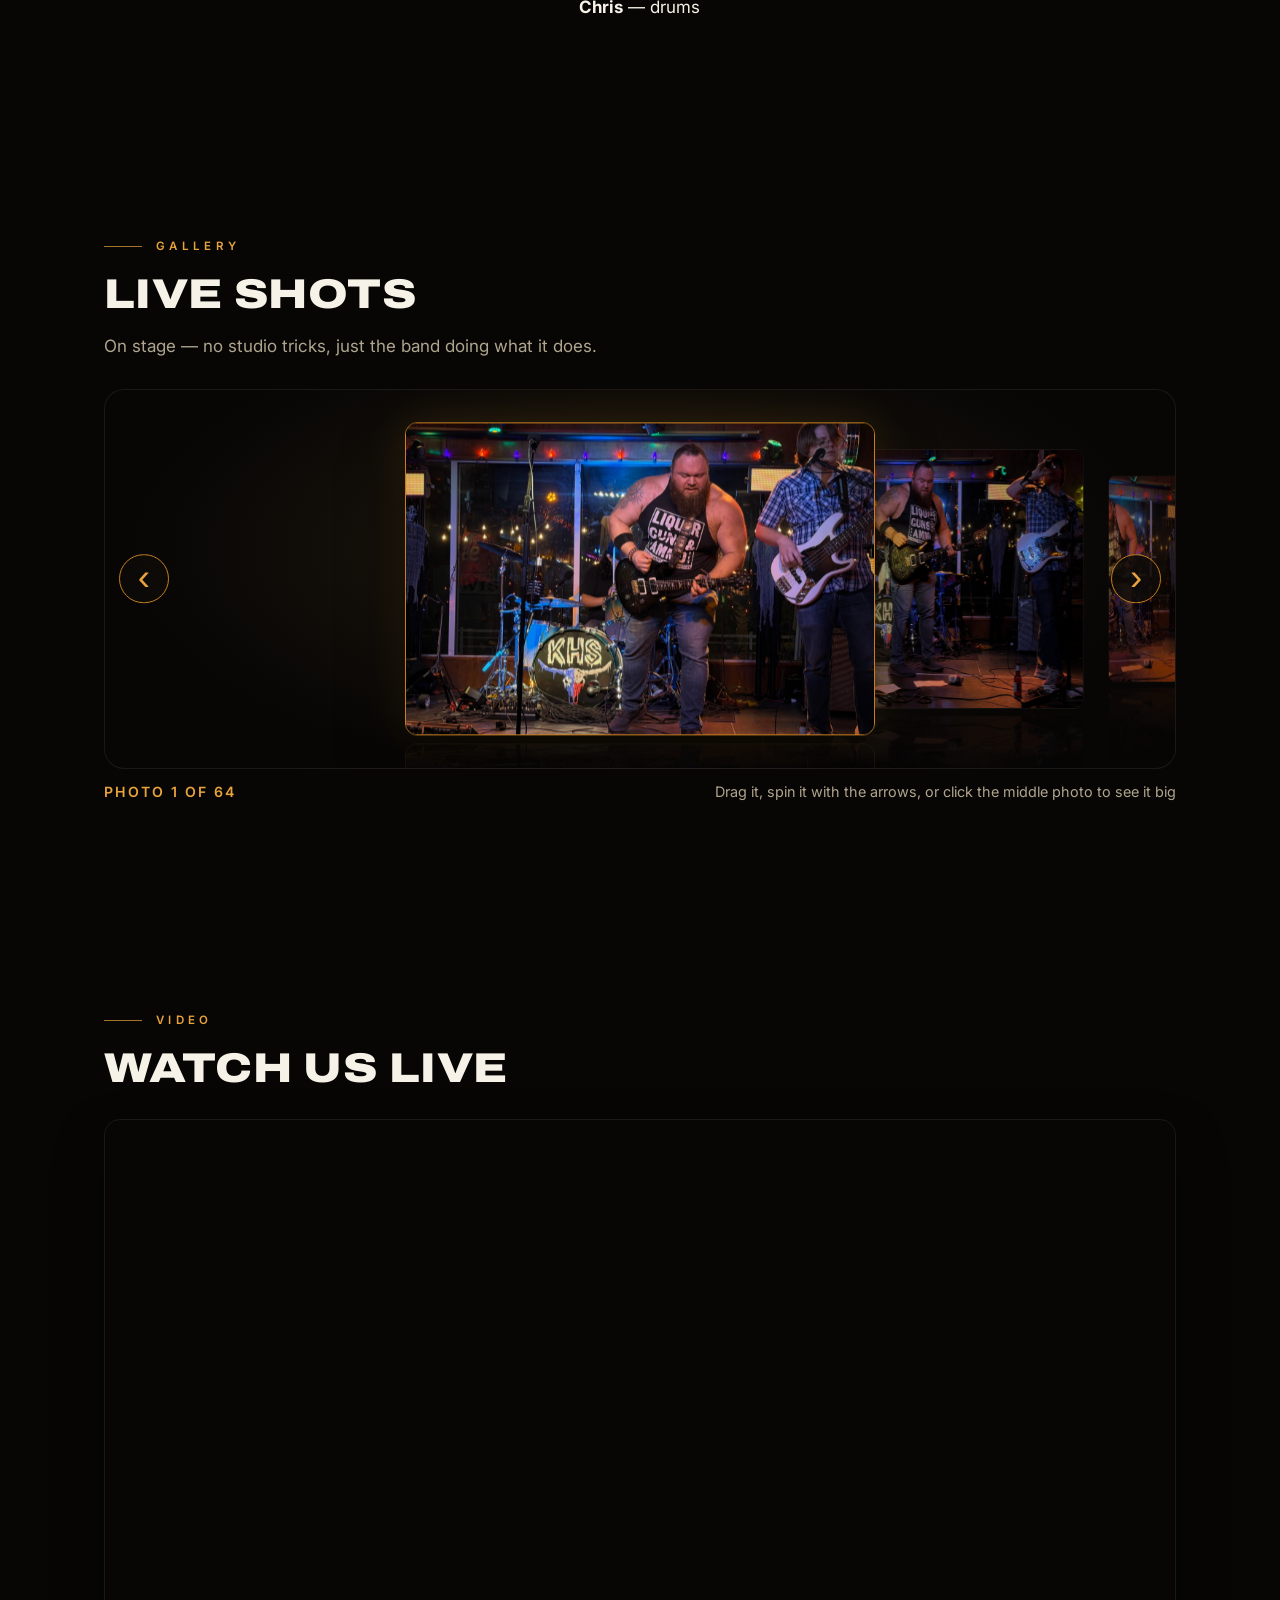
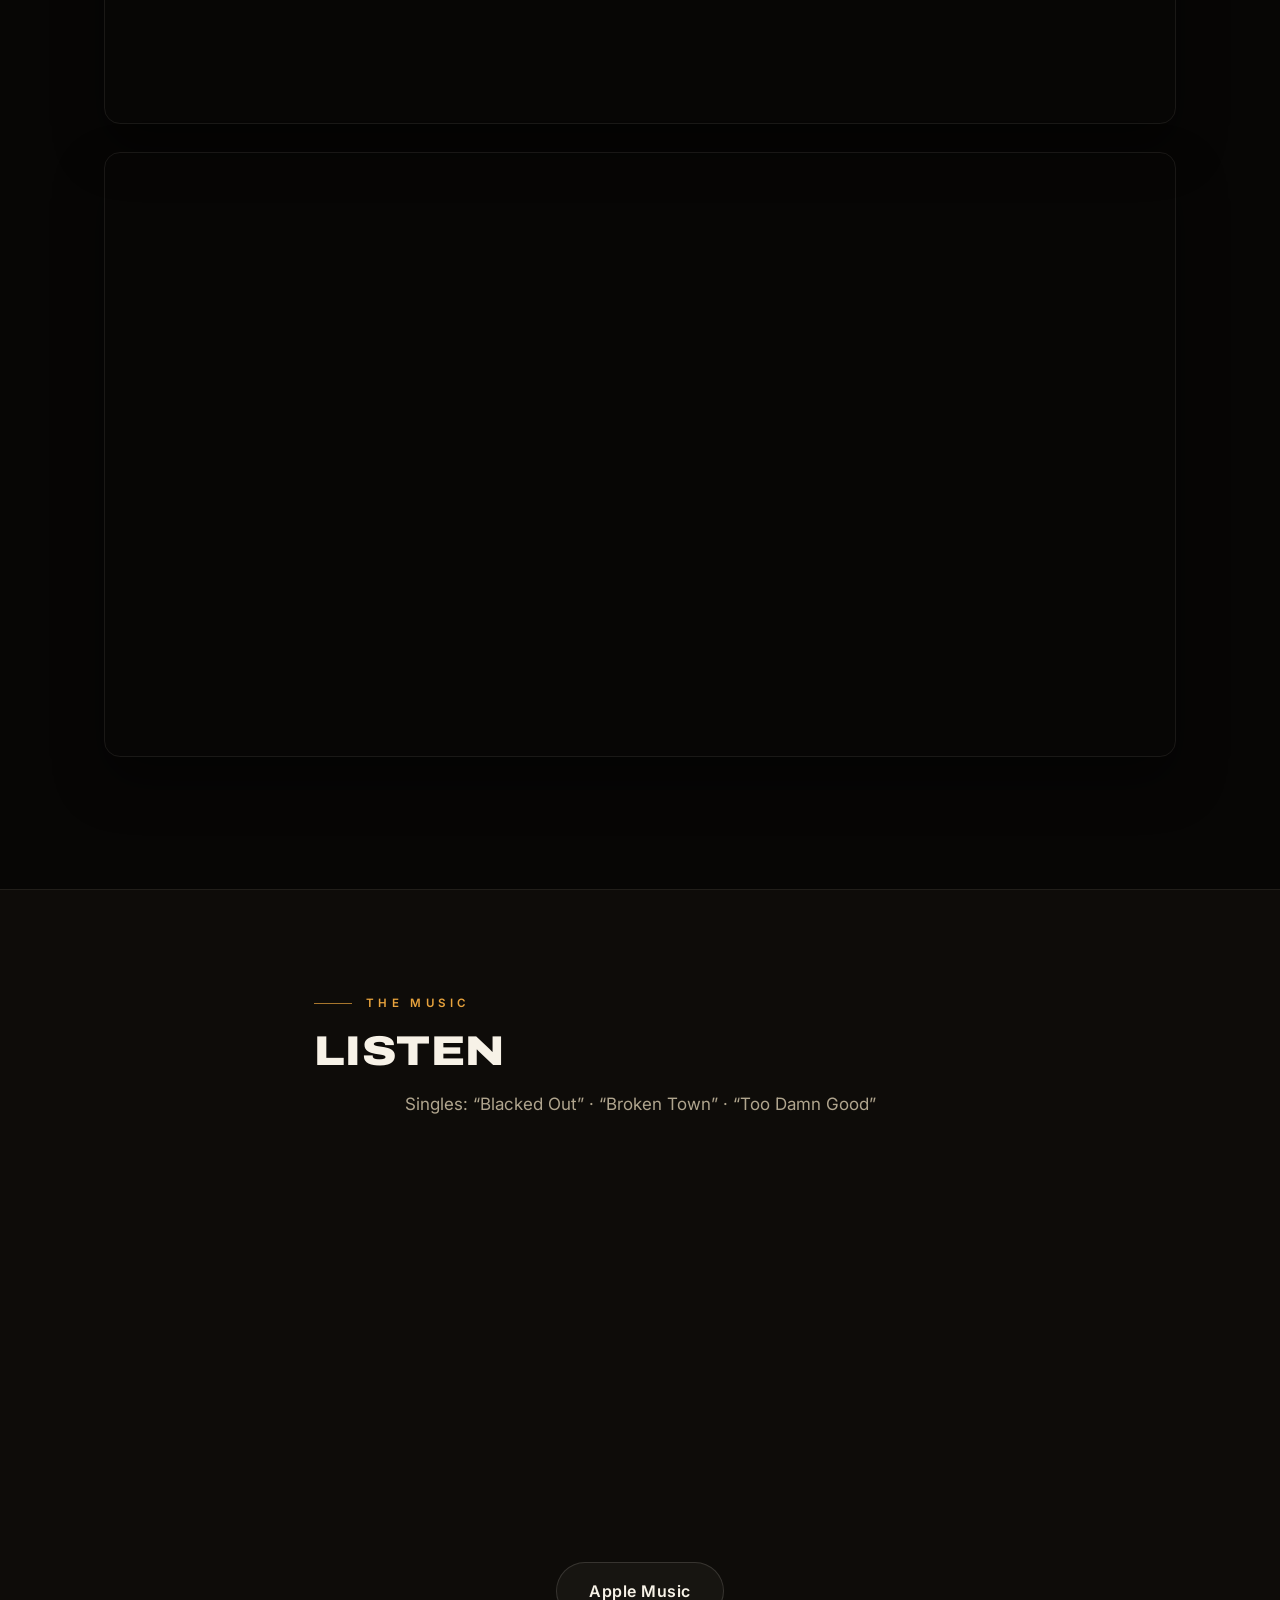
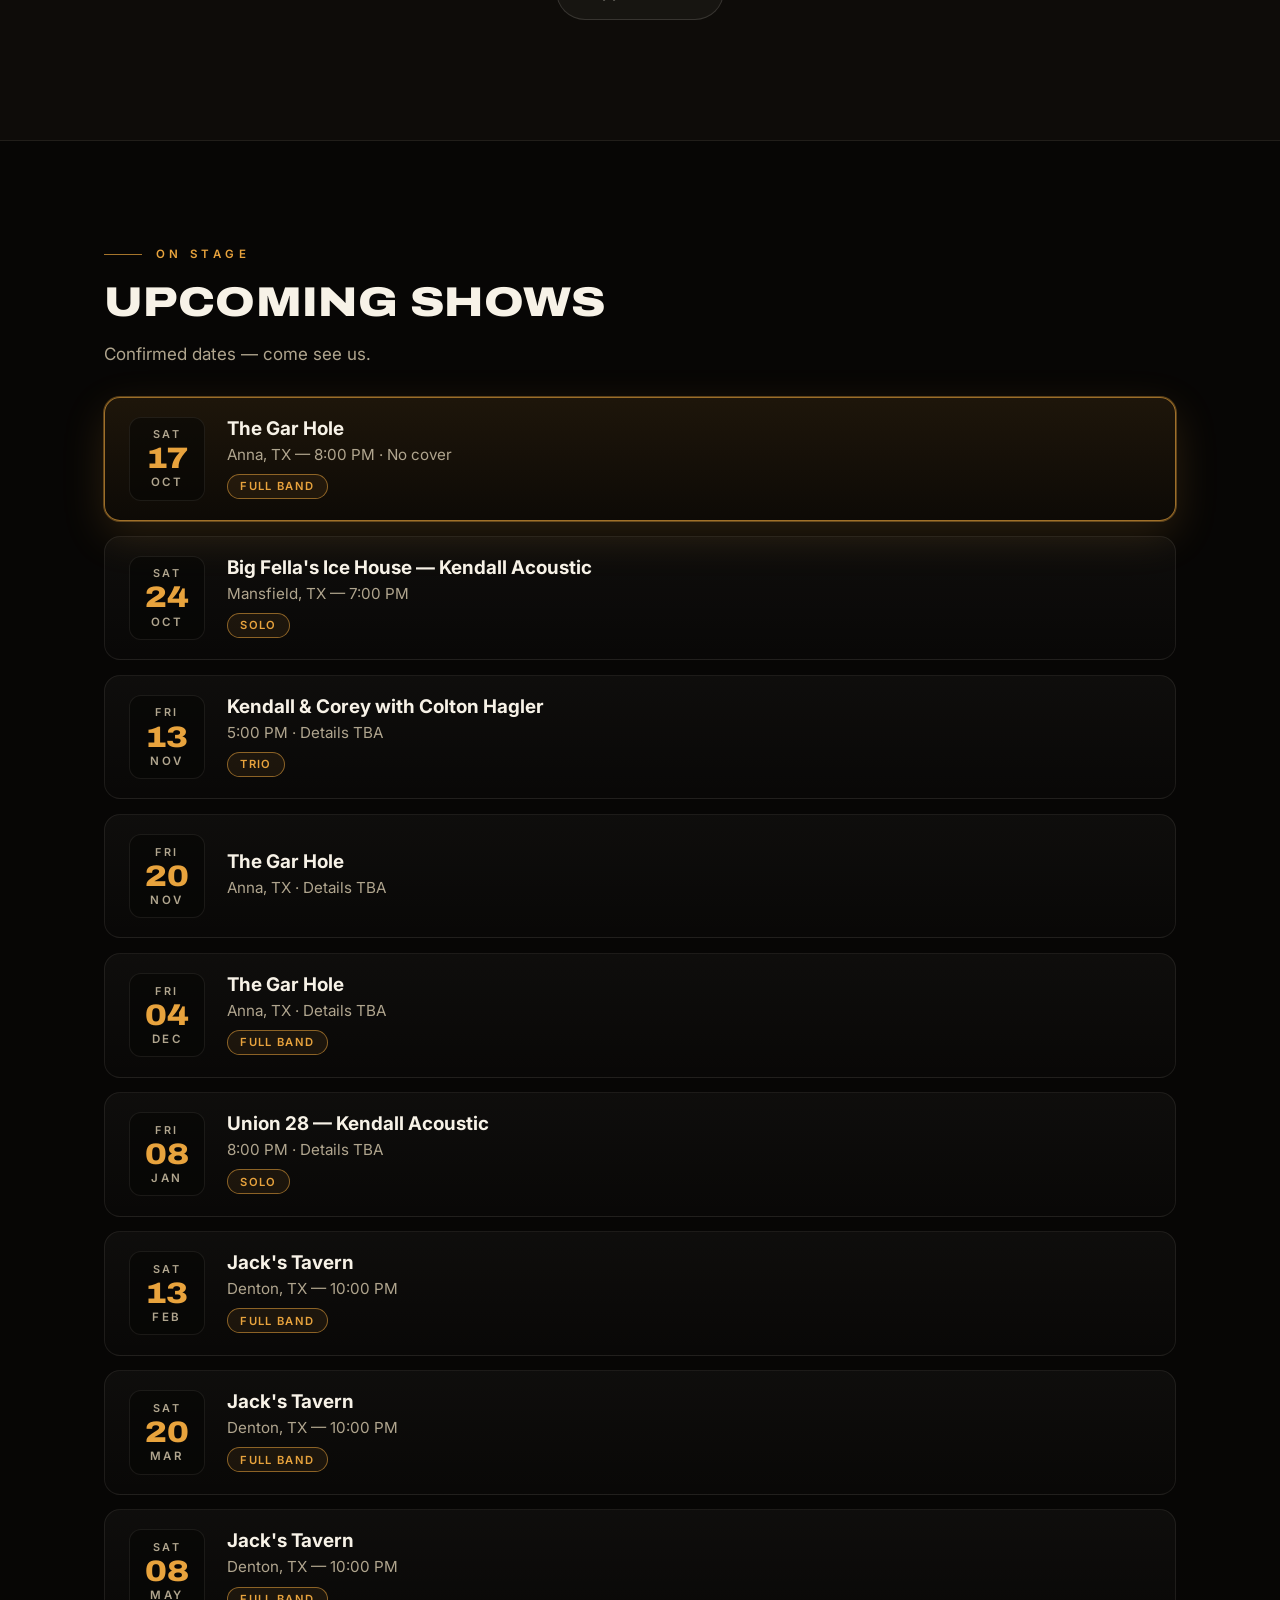
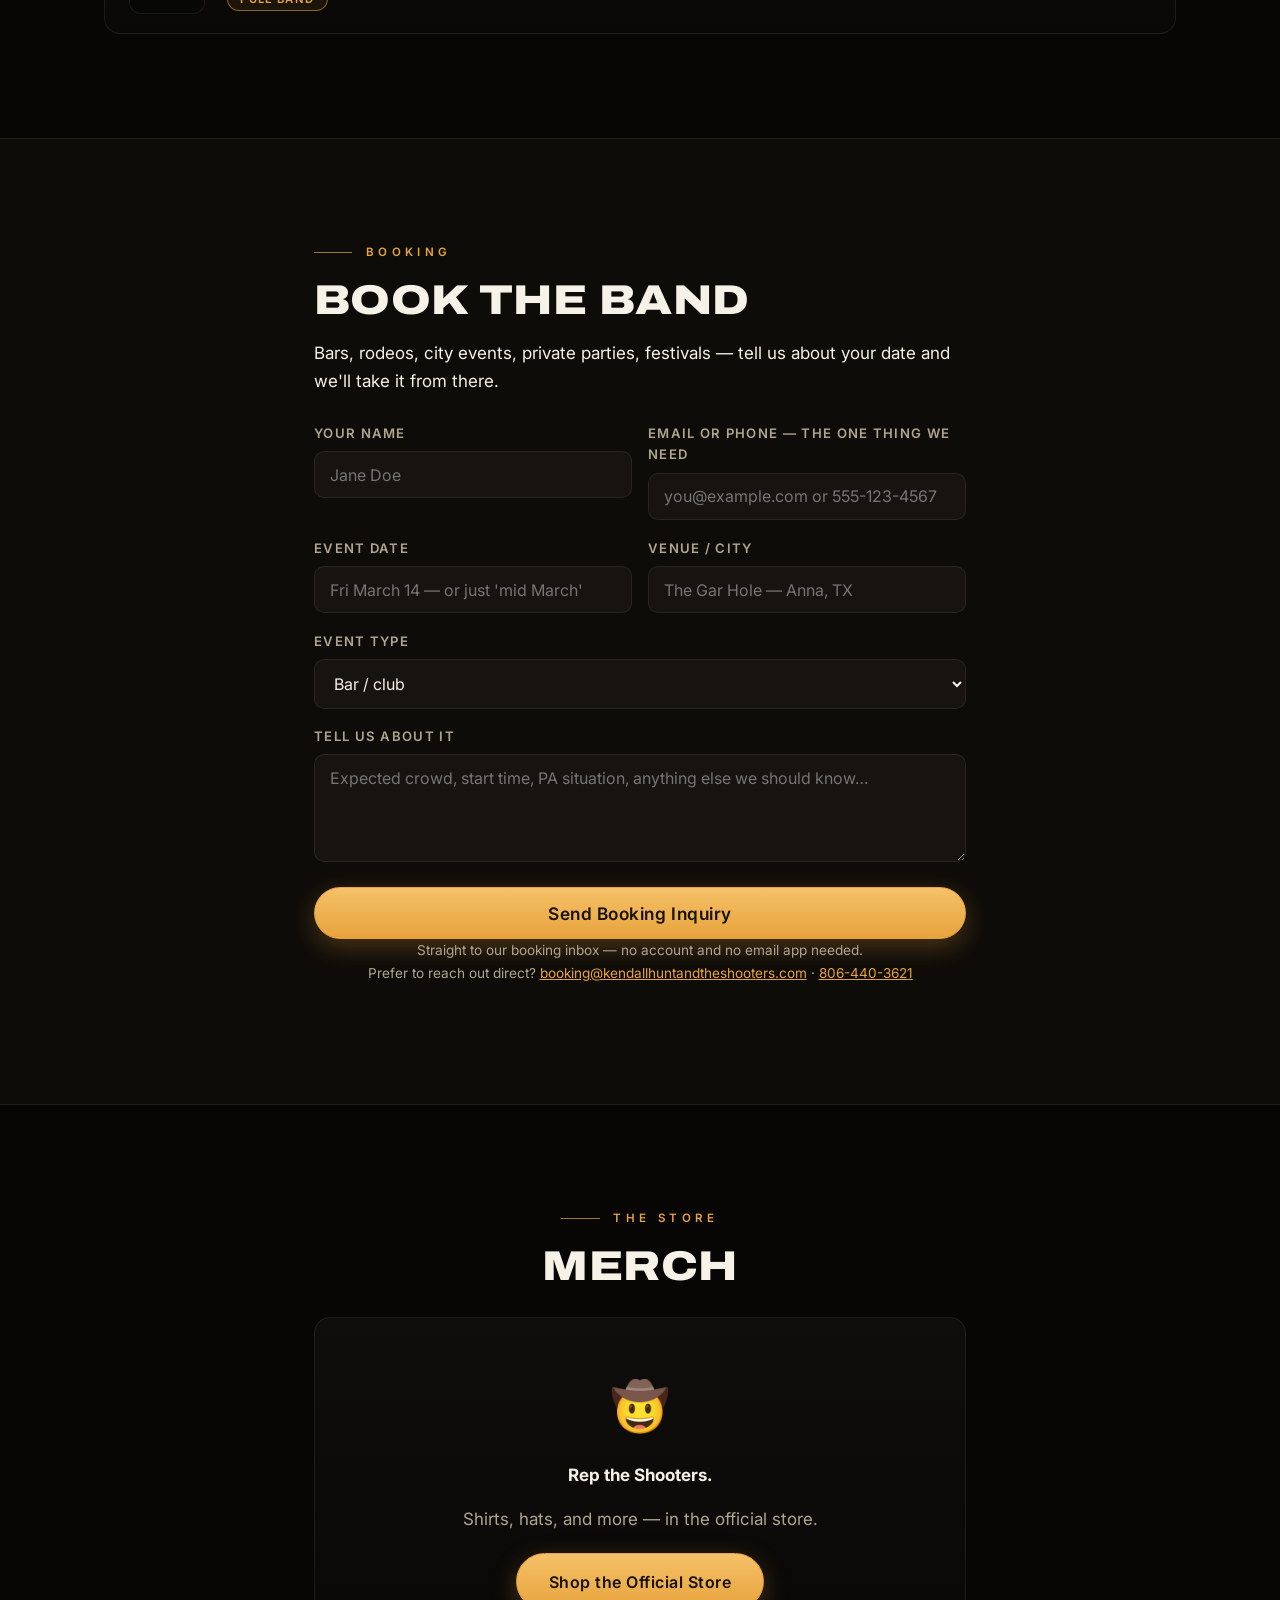
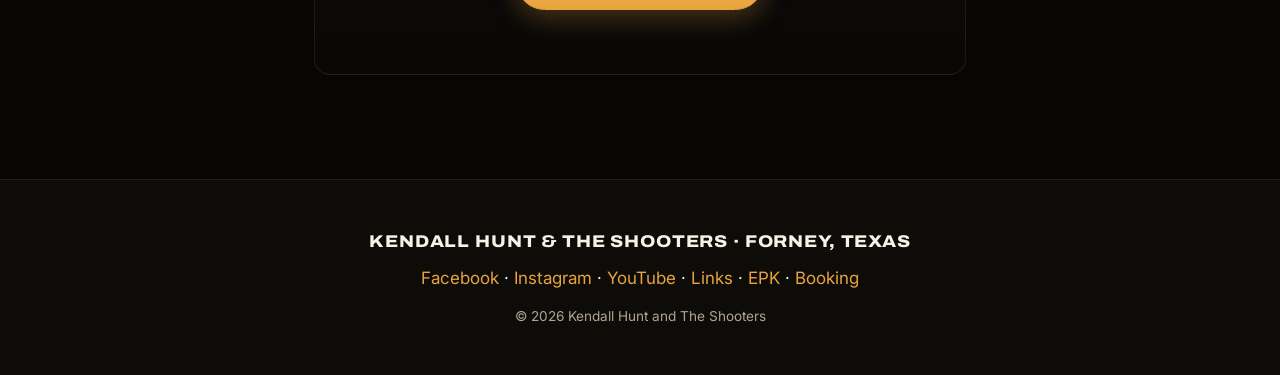
==== commit 41c89462: "Publish modern website redesign" ====
--- a/index.html
+++ b/index.html
@@ -5,14 +5,18 @@
 <meta name="viewport" content="width=device-width, initial-scale=1.0">
 <title>Kendall Hunt &amp; The Shooters — Texas Country | Red Dirt | Live Music</title>
 <meta name="description" content="Kendall Hunt & The Shooters: high-energy Texas country and red dirt band from Forney, TX. Upcoming shows, booking, and merch.">
-<link rel="stylesheet" href="styles.css?v=20261027e">
+<link rel="preconnect" href="https://fonts.googleapis.com">
+<link rel="preconnect" href="https://fonts.gstatic.com" crossorigin>
+<link href="https://fonts.googleapis.com/css2?family=Archivo:wdth,wght@62..125,100..900&family=Inter:wght@400;500;600;700&display=swap" rel="stylesheet">
+<link rel="stylesheet" href="styles.css?v=20261117a">
 </head>
 <body>
 
 <header class="site-header">
   <nav class="nav">
     <a class="brand" href="#top">Kendall Hunt &amp; The Shooters</a>
-    <div class="nav-links">
+    <button class="nav-toggle" aria-label="Menu" aria-expanded="false" aria-controls="nav-links"><span></span><span></span><span></span></button>
+    <div class="nav-links" id="nav-links">
       <a href="#about">About</a>
       <a href="#photos">Photos</a>
       <a href="/epk">EPK</a>
@@ -37,10 +41,12 @@
       <a class="btn btn-ghost" href="https://shop.kendallhuntandtheshooters.com">Merch</a>
     </div>
   </div>
-</section>
-
-<section class="section" id="about">
-  <div class="wrap">
+  <a class="scroll-cue" href="#about" aria-label="Scroll down"><span></span></a>
+</section>
+
+<section class="section reveal" id="about">
+  <div class="wrap">
+    <p class="eyebrow">About</p>
     <h2>The Band</h2>
     <div class="about-grid">
       <img src="images/about.jpg" alt="Kendall Hunt and The Shooters live on stage" class="about-photo">
@@ -59,8 +65,9 @@
   </div>
 </section>
 
-<section class="section" id="photos">
-  <div class="wrap">
+<section class="section reveal" id="photos">
+  <div class="wrap">
+    <p class="eyebrow">Gallery</p>
     <h2>Live Shots</h2>
     <p class="muted">On stage — no studio tricks, just the band doing what it does.</p>
     <div class="carousel" id="carousel" tabindex="0" aria-label="Photo gallery carousel">
@@ -137,8 +144,9 @@
   </div>
 </section>
 
-<section class="section" id="watch">
-  <div class="wrap">
+<section class="section reveal" id="watch">
+  <div class="wrap">
+    <p class="eyebrow">Video</p>
     <h2>Watch Us Live</h2>
     <div class="video-wrap">
       <iframe src="https://www.youtube.com/embed/jRaX93yEL8g" title="Kendall Hunt and The Shooters live" frameborder="0" allow="accelerometer; autoplay; clipboard-write; encrypted-media; gyroscope; picture-in-picture" allowfullscreen></iframe>
@@ -149,8 +157,9 @@
   </div>
 </section>
 
-<section class="section section-dark" id="listen">
+<section class="section section-dark reveal" id="listen">
   <div class="wrap narrow">
+    <p class="eyebrow">The Music</p>
     <h2>Listen</h2>
     <p class="muted center">Singles: &ldquo;Blacked Out&rdquo; &middot; &ldquo;Broken Town&rdquo; &middot; &ldquo;Too Damn Good&rdquo;</p>
     <div class="spotify-wrap">
@@ -160,8 +169,9 @@
   </div>
 </section>
 
-<section class="section" id="shows">
-  <div class="wrap">
+<section class="section reveal" id="shows">
+  <div class="wrap">
+    <p class="eyebrow">On Stage</p>
     <h2>Upcoming Shows</h2>
     <p class="muted">Confirmed dates — come see us.</p>
     <div class="shows">
@@ -250,8 +260,9 @@
   </div>
 </section>
 
-<section class="section section-dark" id="booking">
+<section class="section section-dark reveal" id="booking">
   <div class="wrap narrow">
+    <p class="eyebrow">Booking</p>
     <h2>Book the Band</h2>
     <p>Bars, rodeos, city events, private parties, festivals — tell us about your date and we'll take it from there.</p>
     <form id="booking-form" action="https://formsubmit.co/booking@kendallhuntandtheshooters.com" method="POST" novalidate>
@@ -301,8 +312,9 @@
   </div>
 </section>
 
-<section class="section" id="merch">
+<section class="section reveal" id="merch">
   <div class="wrap narrow center">
+    <p class="eyebrow">The Store</p>
     <h2>Merch</h2>
     <div class="merch-soon">
       <p class="big">🤠</p>
@@ -337,7 +349,7 @@
   <div class="lb-count" id="lb-count"></div>
 </div>
 
-<script src="script.js?v=20261027f"></script>
+<script src="script.js?v=20261117a"></script>
 <script data-goatcounter="https://kendallhunt.goatcounter.com/count"
         async src="//gc.zgo.at/count.js"></script>
 </body>
--- a/styles.css
+++ b/styles.css
@@ -1,11 +1,16 @@
 :root {
-  --bg: #0d0b08;
-  --bg2: #14110c;
-  --ink: #f5efe4;
-  --muted: #a89c86;
+  --bg: #070605;
+  --bg2: #0e0c09;
+  --bg3: #161310;
+  --ink: #f7f2e7;
+  --muted: #b0a58e;
   --amber: #e8a33d;
+  --amber-bright: #f5c168;
   --amber-dark: #c67f1f;
-  --line: #2a241a;
+  --line: rgba(247, 242, 231, 0.08);
+  --line-strong: rgba(247, 242, 231, 0.14);
+  --display: "Archivo", "Inter", -apple-system, BlinkMacSystemFont, "Segoe UI", sans-serif;
+  --body: "Inter", -apple-system, BlinkMacSystemFont, "Segoe UI", Roboto, Helvetica, Arial, sans-serif;
 }
 
 * { box-sizing: border-box; margin: 0; padding: 0; }
@@ -15,166 +20,287 @@
 body {
   background: var(--bg);
   color: var(--ink);
-  font-family: -apple-system, BlinkMacSystemFont, "Segoe UI", Roboto, Helvetica, Arial, sans-serif;
-  line-height: 1.6;
+  font-family: var(--body);
+  line-height: 1.65;
   font-size: 17px;
-}
+  -webkit-font-smoothing: antialiased;
+  text-rendering: optimizeLegibility;
+}
+
+::selection { background: var(--amber); color: #14100a; }
 
 h1, h2, h3 {
-  font-family: "Arial Black", "Helvetica Neue", Helvetica, Arial, sans-serif;
-  letter-spacing: 0.02em;
-  line-height: 1.15;
+  font-family: var(--display);
+  font-stretch: 118%;
+  font-weight: 850;
+  letter-spacing: 0.01em;
+  line-height: 1.08;
 }
 
 h2 {
-  font-size: 2rem;
+  font-size: clamp(1.9rem, 4.5vw, 2.6rem);
   margin-bottom: 1rem;
   text-transform: uppercase;
-  color: var(--amber);
+  color: var(--ink);
 }
 
 a { color: var(--amber); }
-a:hover { color: #f5c168; }
-
-.wrap { max-width: 1024px; margin: 0 auto; padding: 0 1.25rem; }
-.wrap.narrow { max-width: 680px; }
+a:hover { color: var(--amber-bright); }
+
+.wrap { max-width: 1120px; margin: 0 auto; padding: 0 1.5rem; }
+.wrap.narrow { max-width: 700px; }
 .center { text-align: center; }
 .muted { color: var(--muted); }
 .small { font-size: 0.85rem; }
 .big { font-size: 3rem; }
 
+/* Section eyebrow labels */
+.eyebrow {
+  display: flex; align-items: center; gap: 0.85rem;
+  text-transform: uppercase; letter-spacing: 0.38em;
+  font-size: 0.72rem; font-weight: 600;
+  color: var(--amber); margin-bottom: 0.9rem;
+}
+.eyebrow::before {
+  content: ""; display: inline-block;
+  width: 2.4rem; height: 1px; background: var(--amber); opacity: 0.7;
+}
+.center .eyebrow { justify-content: center; }
+
+/* Reveal on scroll */
+.reveal { opacity: 0; transform: translateY(28px); transition: opacity 0.85s ease, transform 0.85s cubic-bezier(.22,.9,.28,1); }
+.reveal.in { opacity: 1; transform: none; }
+@media (prefers-reduced-motion: reduce) {
+  .reveal { opacity: 1; transform: none; transition: none; }
+  html { scroll-behavior: auto; }
+}
+
 /* Header */
 .site-header {
   position: fixed; top: 0; left: 0; right: 0; z-index: 50;
-  background: rgba(13, 11, 8, 0.92);
-  backdrop-filter: blur(6px);
+  background: rgba(7, 6, 5, 0.72);
+  -webkit-backdrop-filter: blur(16px) saturate(1.4);
+  backdrop-filter: blur(16px) saturate(1.4);
   border-bottom: 1px solid var(--line);
 }
 .nav {
-  max-width: 1024px; margin: 0 auto; padding: 0.7rem 1.25rem;
+  max-width: 1120px; margin: 0 auto; padding: 0.85rem 1.5rem;
   display: flex; align-items: center; justify-content: space-between; gap: 1rem;
-}
-.brand { color: var(--ink); text-decoration: none; font-weight: 800; letter-spacing: 0.04em; font-size: 0.95rem; }
-.nav-links { display: flex; gap: 1.1rem; }
-.nav-links a { color: var(--muted); text-decoration: none; font-size: 0.9rem; }
-.nav-links a:hover { color: var(--amber); }
-@media (max-width: 640px) { .nav-links { display: none; } }
+  position: relative;
+}
+.brand {
+  color: var(--ink); text-decoration: none;
+  font-family: var(--display); font-stretch: 112%; font-weight: 800;
+  letter-spacing: 0.05em; font-size: 0.92rem; text-transform: uppercase;
+  white-space: nowrap;
+}
+.brand:hover { color: var(--amber-bright); }
+.nav-links { display: flex; gap: 1.15rem; }
+.nav-links a {
+  color: var(--muted); text-decoration: none; font-size: 0.88rem; font-weight: 500;
+  letter-spacing: 0.04em; text-transform: uppercase; padding: 0.25rem 0;
+  border-bottom: 1px solid transparent; transition: color 0.2s ease, border-color 0.2s ease;
+}
+.nav-links a:hover { color: var(--ink); border-bottom-color: var(--amber); }
+.nav-toggle {
+  display: none; background: none; border: 0; cursor: pointer;
+  width: 2.6rem; height: 2.6rem; padding: 0.55rem;
+  flex-direction: column; justify-content: center; gap: 6px;
+}
+.nav-toggle span { display: block; height: 2px; background: var(--ink); border-radius: 2px; transition: transform 0.25s ease, opacity 0.25s ease; }
+.nav-toggle[aria-expanded="true"] span:nth-child(1) { transform: translateY(8px) rotate(45deg); }
+.nav-toggle[aria-expanded="true"] span:nth-child(2) { opacity: 0; }
+.nav-toggle[aria-expanded="true"] span:nth-child(3) { transform: translateY(-8px) rotate(-45deg); }
+@media (max-width: 900px) {
+  .nav-toggle { display: flex; }
+  .nav-links {
+    display: none; position: absolute; top: 100%; left: 0; right: 0;
+    flex-direction: column; gap: 0; padding: 0.5rem 1.5rem 1.1rem;
+    background: rgba(7, 6, 5, 0.97);
+    -webkit-backdrop-filter: blur(16px); backdrop-filter: blur(16px);
+    border-bottom: 1px solid var(--line-strong);
+  }
+  .nav-links.open { display: flex; }
+  .nav-links a { padding: 0.65rem 0; border-bottom: 1px solid var(--line); font-size: 0.95rem; }
+  .nav-links a:last-child { border-bottom: none; }
+}
 
 /* Hero */
 .hero {
-  min-height: 92vh;
+  position: relative;
+  min-height: 100vh; min-height: 100svh;
   display: flex; align-items: center; justify-content: center; text-align: center;
-  background: linear-gradient(rgba(13,11,8,0.62), rgba(13,11,8,0.88)), url("images/hero.jpg") center/cover no-repeat;
-  padding: 6rem 1.25rem 4rem;
-}
-.hero-inner { max-width: 760px; }
+  background:
+    radial-gradient(ellipse 80% 55% at 50% 108%, rgba(232, 163, 61, 0.20), transparent 62%),
+    linear-gradient(180deg, rgba(7,6,5,0.58) 0%, rgba(7,6,5,0.42) 42%, rgba(7,6,5,0.92) 88%, var(--bg) 100%),
+    url("images/hero.jpg") center/cover no-repeat;
+  padding: 7.5rem 1.5rem 6rem;
+  overflow: hidden;
+}
+.hero-inner { max-width: 880px; }
 .kicker {
-  text-transform: uppercase; letter-spacing: 0.35em; font-size: 0.8rem;
-  color: var(--amber); margin-bottom: 1rem;
+  text-transform: uppercase; letter-spacing: 0.42em; font-size: 0.78rem; font-weight: 600;
+  color: var(--amber); margin-bottom: 1.4rem;
 }
 .hero h1 {
-  font-size: clamp(2.6rem, 8vw, 5rem);
+  font-size: clamp(3rem, 10vw, 6.8rem);
+  font-weight: 900;
   text-transform: uppercase;
-  text-shadow: 0 3px 24px rgba(0,0,0,0.7);
-  margin-bottom: 1rem;
-}
-.tagline { font-size: 1.2rem; color: #e8dfcc; margin-bottom: 2rem; }
+  text-shadow: 0 4px 34px rgba(0,0,0,0.75);
+  margin-bottom: 1.3rem;
+}
+.tagline { font-size: clamp(1.1rem, 2.4vw, 1.35rem); color: #ece2cd; margin-bottom: 2.4rem; }
 .hero-cta { display: flex; gap: 1rem; justify-content: center; flex-wrap: wrap; }
+@media (prefers-reduced-motion: no-preference) {
+  .hero-inner > * { animation: heroUp 0.95s cubic-bezier(.22,.9,.28,1) both; }
+  .hero-inner > *:nth-child(2) { animation-delay: 0.1s; }
+  .hero-inner > *:nth-child(3) { animation-delay: 0.2s; }
+  .hero-inner > *:nth-child(4) { animation-delay: 0.32s; }
+  @keyframes heroUp { from { opacity: 0; transform: translateY(26px); } to { opacity: 1; transform: none; } }
+}
+.scroll-cue {
+  position: absolute; left: 50%; bottom: 1.6rem; transform: translateX(-50%);
+  width: 2.4rem; height: 2.4rem; display: flex; align-items: center; justify-content: center;
+  color: var(--amber); text-decoration: none; opacity: 0.85;
+}
+.scroll-cue span {
+  display: block; width: 13px; height: 13px;
+  border-right: 2px solid currentColor; border-bottom: 2px solid currentColor;
+  transform: rotate(45deg);
+}
+@media (prefers-reduced-motion: no-preference) {
+  .scroll-cue span { animation: cueNudge 2.2s ease-in-out infinite; }
+  @keyframes cueNudge { 0%, 100% { transform: rotate(45deg) translate(0, 0); } 50% { transform: rotate(45deg) translate(4px, 4px); } }
+}
 
 /* Buttons */
 .btn {
-  display: inline-block; padding: 0.85rem 1.8rem; border-radius: 999px;
-  font-weight: 700; text-decoration: none; font-size: 1rem; cursor: pointer; border: 2px solid transparent;
-}
-.btn-primary { background: var(--amber); color: #14100a; border-color: var(--amber); }
-.btn-primary:hover { background: var(--amber-dark); border-color: var(--amber-dark); color: #14100a; }
-.btn-ghost { background: transparent; color: var(--ink); border-color: var(--ink); }
-.btn-ghost:hover { border-color: var(--amber); color: var(--amber); }
-.btn-block { width: 100%; font-size: 1.1rem; }
+  display: inline-block; padding: 0.9rem 2rem; border-radius: 999px;
+  font-family: var(--body); font-weight: 600; letter-spacing: 0.03em;
+  text-decoration: none; font-size: 1rem; cursor: pointer; border: 1px solid transparent;
+  transition: transform 0.2s ease, background 0.2s ease, border-color 0.2s ease, color 0.2s ease, box-shadow 0.2s ease;
+}
+.btn-primary {
+  background: linear-gradient(180deg, var(--amber-bright), var(--amber));
+  color: #171106; border-color: var(--amber);
+  box-shadow: 0 8px 26px rgba(232, 163, 61, 0.28);
+}
+.btn-primary:hover { background: linear-gradient(180deg, var(--amber), var(--amber-dark)); border-color: var(--amber-dark); color: #171106; transform: translateY(-2px); box-shadow: 0 12px 30px rgba(232, 163, 61, 0.32); }
+.btn-ghost { background: rgba(247, 242, 231, 0.04); color: var(--ink); border-color: var(--line-strong); }
+.btn-ghost:hover { border-color: var(--amber); color: var(--amber-bright); transform: translateY(-2px); }
+.btn-block { width: 100%; font-size: 1.08rem; }
+@media (prefers-reduced-motion: reduce) { .btn:hover { transform: none; } }
 
 /* Sections */
-.section { padding: 4.5rem 0; }
+.section { padding: 6.5rem 0; }
 .section-dark { background: var(--bg2); border-top: 1px solid var(--line); border-bottom: 1px solid var(--line); }
 .section p { margin-bottom: 1rem; }
 
 /* About */
-.about-grid { display: grid; grid-template-columns: 1fr 1.4fr; gap: 2.5rem; align-items: start; margin-top: 1.5rem; }
+.about-grid { display: grid; grid-template-columns: 1fr 1.4fr; gap: 3rem; align-items: start; margin-top: 1.75rem; }
 @media (max-width: 720px) { .about-grid { grid-template-columns: 1fr; } }
-.about-photo { width: 100%; border-radius: 12px; border: 1px solid var(--line); }
-.lineup { list-style: none; margin-top: 1.25rem; }
-.lineup li { padding: 0.35rem 0; border-bottom: 1px dashed var(--line); }
+.about-photo { width: 100%; border-radius: 16px; border: 1px solid var(--line); box-shadow: 0 24px 50px rgba(0,0,0,0.45); }
+.lineup { list-style: none; margin-top: 1.5rem; }
+.lineup li { padding: 0.5rem 0; border-bottom: 1px solid var(--line); }
 .lineup li:last-child { border-bottom: none; }
+.lineup strong { color: var(--ink); }
 
 /* Video */
-.video-wrap { position: relative; padding-bottom: 56.25%; height: 0; overflow: hidden; border-radius: 12px; border: 1px solid var(--line); margin: 1.5rem 0; }
+.video-wrap { position: relative; padding-bottom: 56.25%; height: 0; overflow: hidden; border-radius: 16px; border: 1px solid var(--line); margin: 1.75rem 0; box-shadow: 0 24px 50px rgba(0,0,0,0.4); }
 .video-wrap iframe { position: absolute; top: 0; left: 0; width: 100%; height: 100%; }
 
 /* Shows */
-.shows { display: grid; gap: 0.9rem; margin-top: 1.5rem; }
+.shows { display: grid; gap: 0.9rem; margin-top: 1.75rem; }
 .show {
-  display: flex; gap: 1.25rem; align-items: center;
-  background: var(--bg2); border: 1px solid var(--line); border-radius: 12px; padding: 1rem 1.25rem;
-}
-.show-featured { border-color: var(--amber); }
+  display: flex; gap: 1.4rem; align-items: center;
+  background: linear-gradient(180deg, rgba(247,242,231,0.035), rgba(247,242,231,0.012));
+  border: 1px solid var(--line); border-radius: 16px; padding: 1.2rem 1.5rem;
+  transition: transform 0.25s ease, border-color 0.25s ease, box-shadow 0.25s ease;
+}
+.show:hover { transform: translateY(-4px); border-color: rgba(232, 163, 61, 0.45); box-shadow: 0 18px 38px rgba(0,0,0,0.42); }
+.show-featured {
+  border-color: rgba(232, 163, 61, 0.65);
+  background: linear-gradient(180deg, rgba(232,163,61,0.10), rgba(232,163,61,0.03));
+  box-shadow: 0 0 0 1px rgba(232, 163, 61, 0.35), 0 14px 44px rgba(232, 163, 61, 0.16);
+}
+.show-featured:hover { box-shadow: 0 0 0 1px rgba(232, 163, 61, 0.5), 0 20px 48px rgba(232, 163, 61, 0.22); }
 .show-date {
-  flex: 0 0 72px; text-align: center; background: #1d1812; border-radius: 8px; padding: 0.5rem 0;
-  display: flex; flex-direction: column; line-height: 1.25;
-}
-.show-date .dow { font-size: 0.7rem; color: var(--muted); letter-spacing: 0.15em; }
-.show-date .day { font-size: 1.7rem; font-weight: 800; color: var(--amber); }
-.show-date .mon { font-size: 0.75rem; color: var(--muted); letter-spacing: 0.15em; }
-.show-info h3 { font-size: 1.15rem; margin-bottom: 0.15rem; font-family: inherit; }
+  flex: 0 0 76px; text-align: center;
+  background: rgba(7, 6, 5, 0.55); border: 1px solid var(--line); border-radius: 12px; padding: 0.6rem 0;
+  display: flex; flex-direction: column; line-height: 1.3;
+}
+.show-date .dow { font-size: 0.68rem; color: var(--muted); letter-spacing: 0.22em; font-weight: 600; }
+.show-date .day { font-family: var(--display); font-stretch: 115%; font-size: 1.85rem; font-weight: 850; color: var(--amber); line-height: 1.15; }
+.show-date .mon { font-size: 0.72rem; color: var(--muted); letter-spacing: 0.22em; font-weight: 600; }
+.show-info h3 { font-size: 1.18rem; margin-bottom: 0.15rem; font-family: var(--body); font-weight: 700; letter-spacing: 0; }
 .show-info p { margin: 0; color: var(--muted); font-size: 0.95rem; }
 .badge {
-  display: inline-block; margin-top: 0.4rem; font-size: 0.72rem; letter-spacing: 0.08em; text-transform: uppercase;
-  color: var(--amber); border: 1px solid var(--amber); border-radius: 999px; padding: 0.1rem 0.7rem;
+  display: inline-block; margin-top: 0.45rem; font-size: 0.7rem; font-weight: 600; letter-spacing: 0.12em; text-transform: uppercase;
+  color: var(--amber); border: 1px solid rgba(232, 163, 61, 0.55); border-radius: 999px; padding: 0.14rem 0.75rem;
+  background: rgba(232, 163, 61, 0.08);
+}
+@media (prefers-reduced-motion: reduce) { .show:hover { transform: none; } }
+/* Staggered card entrance once the shows section reveals */
+@media (prefers-reduced-motion: no-preference) {
+  .reveal .show { opacity: 0; transform: translateY(18px); transition: opacity 0.6s ease, transform 0.6s cubic-bezier(.22,.9,.28,1), border-color 0.25s ease, box-shadow 0.25s ease; }
+  .reveal.in .show { opacity: 1; transform: none; }
+  .reveal.in .show:hover { transform: translateY(-4px); }
+  .reveal .show:nth-child(2) { transition-delay: 0.06s, 0.06s, 0s, 0s; }
+  .reveal .show:nth-child(3) { transition-delay: 0.12s, 0.12s, 0s, 0s; }
+  .reveal .show:nth-child(4) { transition-delay: 0.18s, 0.18s, 0s, 0s; }
+  .reveal .show:nth-child(5) { transition-delay: 0.24s, 0.24s, 0s, 0s; }
+  .reveal .show:nth-child(6) { transition-delay: 0.30s, 0.30s, 0s, 0s; }
+  .reveal .show:nth-child(7) { transition-delay: 0.36s, 0.36s, 0s, 0s; }
+  .reveal .show:nth-child(8) { transition-delay: 0.42s, 0.42s, 0s, 0s; }
+  .reveal .show:nth-child(9) { transition-delay: 0.48s, 0.48s, 0s, 0s; }
 }
 
 /* Booking form */
-#booking-form { margin-top: 1.5rem; }
+#booking-form { margin-top: 1.75rem; }
 .field { margin-bottom: 1.1rem; flex: 1; }
 .field-row { display: flex; gap: 1rem; }
 @media (max-width: 560px) { .field-row { flex-direction: column; gap: 0; } }
-.field label { display: block; font-size: 0.85rem; color: var(--muted); margin-bottom: 0.35rem; text-transform: uppercase; letter-spacing: 0.08em; }
+.field label { display: block; font-size: 0.82rem; font-weight: 600; color: var(--muted); margin-bottom: 0.4rem; text-transform: uppercase; letter-spacing: 0.1em; }
 .field input, .field select, .field textarea {
-  width: 100%; padding: 0.75rem 0.9rem; border-radius: 8px;
-  background: #1d1812; border: 1px solid var(--line); color: var(--ink); font-size: 1rem; font-family: inherit;
-}
-.field input:focus, .field select:focus, .field textarea:focus { outline: none; border-color: var(--amber); }
-.form-error { color: #e86a5a; margin-bottom: 1rem; }
-.form-success { color: #7fc46a; margin-bottom: 1rem; }
+  width: 100%; padding: 0.8rem 0.95rem; border-radius: 10px;
+  background: var(--bg3); border: 1px solid var(--line); color: var(--ink); font-size: 1rem; font-family: inherit;
+  transition: border-color 0.2s ease, box-shadow 0.2s ease;
+}
+.field input:focus, .field select:focus, .field textarea:focus { outline: none; border-color: var(--amber); box-shadow: 0 0 0 3px rgba(232, 163, 61, 0.18); }
+.form-error { color: #f08a7a; margin-bottom: 1rem; }
+.form-success { color: #93d17e; margin-bottom: 1rem; }
 
 /* Merch */
 .merch-soon {
-  border: 1px dashed var(--line); border-radius: 12px; padding: 2.5rem 1.5rem; margin-top: 1.5rem;
-  background: var(--bg2);
+  border: 1px solid var(--line); border-radius: 16px; padding: 3rem 1.5rem; margin-top: 1.75rem;
+  background: linear-gradient(180deg, rgba(247,242,231,0.035), rgba(247,242,231,0.012));
 }
 
 /* EPK highlights */
 .highlights { list-style: none; margin: 1.25rem 0; }
-.highlights li { padding: 0.55rem 0 0.55rem 1.75rem; position: relative; border-bottom: 1px dashed var(--line); }
+.highlights li { padding: 0.55rem 0 0.55rem 1.75rem; position: relative; border-bottom: 1px solid var(--line); }
 .highlights li::before { content: "\2605"; color: var(--amber); position: absolute; left: 0.25rem; }
 
 /* Spotify */
-.spotify-wrap iframe { width: 100%; height: 380px; border: 0; border-radius: 12px; margin-top: 1.25rem; }
+.spotify-wrap iframe { width: 100%; height: 380px; border: 0; border-radius: 16px; margin-top: 1.25rem; }
 
 /* Footer */
-.footer { border-top: 1px solid var(--line); padding: 2.5rem 0; text-align: center; }
-.footer-brand { font-weight: 800; letter-spacing: 0.04em; margin-bottom: 0.5rem; }
+.footer { border-top: 1px solid var(--line); padding: 3rem 0; text-align: center; background: var(--bg2); }
+.footer-brand { font-family: var(--display); font-stretch: 112%; font-weight: 800; letter-spacing: 0.05em; text-transform: uppercase; margin-bottom: 0.5rem; }
 .footer-links { margin-bottom: 0.75rem; }
 .footer-links a { text-decoration: none; }
 
 /* Photo gallery */
-.gallery { display: grid; grid-template-columns: repeat(auto-fill, minmax(260px, 1fr)); gap: 1rem; margin-top: 1.5rem; }
-.gallery img { width: 100%; height: 240px; object-fit: cover; border-radius: 12px; border: 1px solid var(--line); }
+.gallery { display: grid; grid-template-columns: repeat(auto-fill, minmax(260px, 1fr)); gap: 1rem; margin-top: 1.75rem; }
+.gallery img { width: 100%; height: 240px; object-fit: cover; border-radius: 16px; border: 1px solid var(--line); }
 
 /* Lightbox photo viewer */
 .gallery img { cursor: zoom-in; }
-.lightbox { position: fixed; inset: 0; z-index: 200; background: rgba(5,4,2,.94); display: flex; align-items: center; justify-content: center; }
+.lightbox { position: fixed; inset: 0; z-index: 200; background: rgba(4,3,2,.95); display: flex; align-items: center; justify-content: center; }
 .lightbox[hidden] { display: none; }
-.lightbox img { max-width: 92vw; max-height: 88vh; object-fit: contain; border-radius: 8px; box-shadow: 0 10px 60px rgba(0,0,0,.6); }
+.lightbox img { max-width: 92vw; max-height: 88vh; object-fit: contain; border-radius: 10px; box-shadow: 0 10px 60px rgba(0,0,0,.6); }
 .lb-close { position: absolute; top: 14px; right: 20px; background: none; border: 0; color: var(--ink); font-size: 2.6rem; line-height: 1; cursor: pointer; padding: .25rem .5rem; }
-.lb-nav { position: absolute; top: 50%; transform: translateY(-50%); background: rgba(20,17,12,.55); border: 1px solid var(--line); color: var(--ink); font-size: 2.6rem; line-height: 1; width: 3.2rem; height: 3.2rem; border-radius: 50%; cursor: pointer; display: flex; align-items: center; justify-content: center; }
+.lb-nav { position: absolute; top: 50%; transform: translateY(-50%); background: rgba(22,19,16,.6); border: 1px solid var(--line); color: var(--ink); font-size: 2.6rem; line-height: 1; width: 3.2rem; height: 3.2rem; border-radius: 50%; cursor: pointer; display: flex; align-items: center; justify-content: center; }
 .lb-nav:hover, .lb-close:hover { color: var(--amber); }
 .lb-prev { left: 16px; }
 .lb-next { right: 16px; }
@@ -189,16 +315,16 @@
 
 /* Coverflow carousel: the gallery centerpiece. Center photo big and lit,
    neighbours angled away in 3D so it reads as a gallery the second you see it. */
-.carousel { position: relative; height: 360px; margin-top: 1.5rem; perspective: 1150px; overflow: hidden; outline: none; user-select: none; -webkit-user-select: none; touch-action: pan-y; background: radial-gradient(ellipse 70% 90% at 50% 42%, #241c10 0%, var(--bg) 68%); border-radius: 16px; }
+.carousel { position: relative; height: 380px; margin-top: 1.75rem; perspective: 1150px; overflow: hidden; outline: none; user-select: none; -webkit-user-select: none; touch-action: pan-y; background: radial-gradient(ellipse 70% 90% at 50% 42%, #221a0f 0%, var(--bg) 68%); border: 1px solid var(--line); border-radius: 20px; }
 .carousel-track { position: absolute; inset: 0; }
 .carousel-track img { position: absolute; left: 50%; top: 50%; width: min(470px, 66vw); aspect-ratio: 3 / 2; object-fit: cover; border-radius: 12px; border: 1px solid var(--line); cursor: pointer; -webkit-user-drag: none; -webkit-box-reflect: below 8px linear-gradient(transparent 64%, rgba(255,255,255,.14)); will-change: transform; }
 .carousel-track img.is-active { border-color: var(--amber-dark); box-shadow: 0 34px 60px rgba(0,0,0,.6), 0 0 44px rgba(232,163,61,.16); cursor: zoom-in; }
 .carousel-track img:not(.is-active):hover { filter: brightness(1.12) saturate(1.05) !important; }
-.car-nav { position: absolute; top: 50%; transform: translateY(-50%); z-index: 200; background: rgba(20,17,12,.78); border: 1px solid var(--amber-dark); color: var(--amber); font-size: 2.3rem; line-height: 1; width: 3.1rem; height: 3.1rem; border-radius: 50%; cursor: pointer; display: flex; align-items: center; justify-content: center; transition: background .2s ease, transform .2s ease; }
+.car-nav { position: absolute; top: 50%; transform: translateY(-50%); z-index: 200; background: rgba(14,12,9,.8); border: 1px solid var(--amber-dark); color: var(--amber); font-size: 2.3rem; line-height: 1; width: 3.1rem; height: 3.1rem; border-radius: 50%; cursor: pointer; display: flex; align-items: center; justify-content: center; transition: background .2s ease, transform .2s ease; }
 .car-nav:hover { background: rgba(60,42,14,.9); transform: translateY(-50%) scale(1.08); }
 .car-prev { left: 14px; }
 .car-next { right: 14px; }
 .car-bar { display: flex; justify-content: space-between; align-items: baseline; gap: 1rem; margin-top: 0.7rem; flex-wrap: wrap; }
-.car-count { color: var(--amber); font-size: 0.9rem; letter-spacing: 0.12em; text-transform: uppercase; }
+.car-count { color: var(--amber); font-size: 0.88rem; font-weight: 600; letter-spacing: 0.14em; text-transform: uppercase; }
 .car-hint { color: var(--muted); font-size: 0.9rem; }
 @media (max-width: 640px) { .carousel { height: 250px; } .car-nav { width: 2.6rem; height: 2.6rem; font-size: 1.9rem; } }
